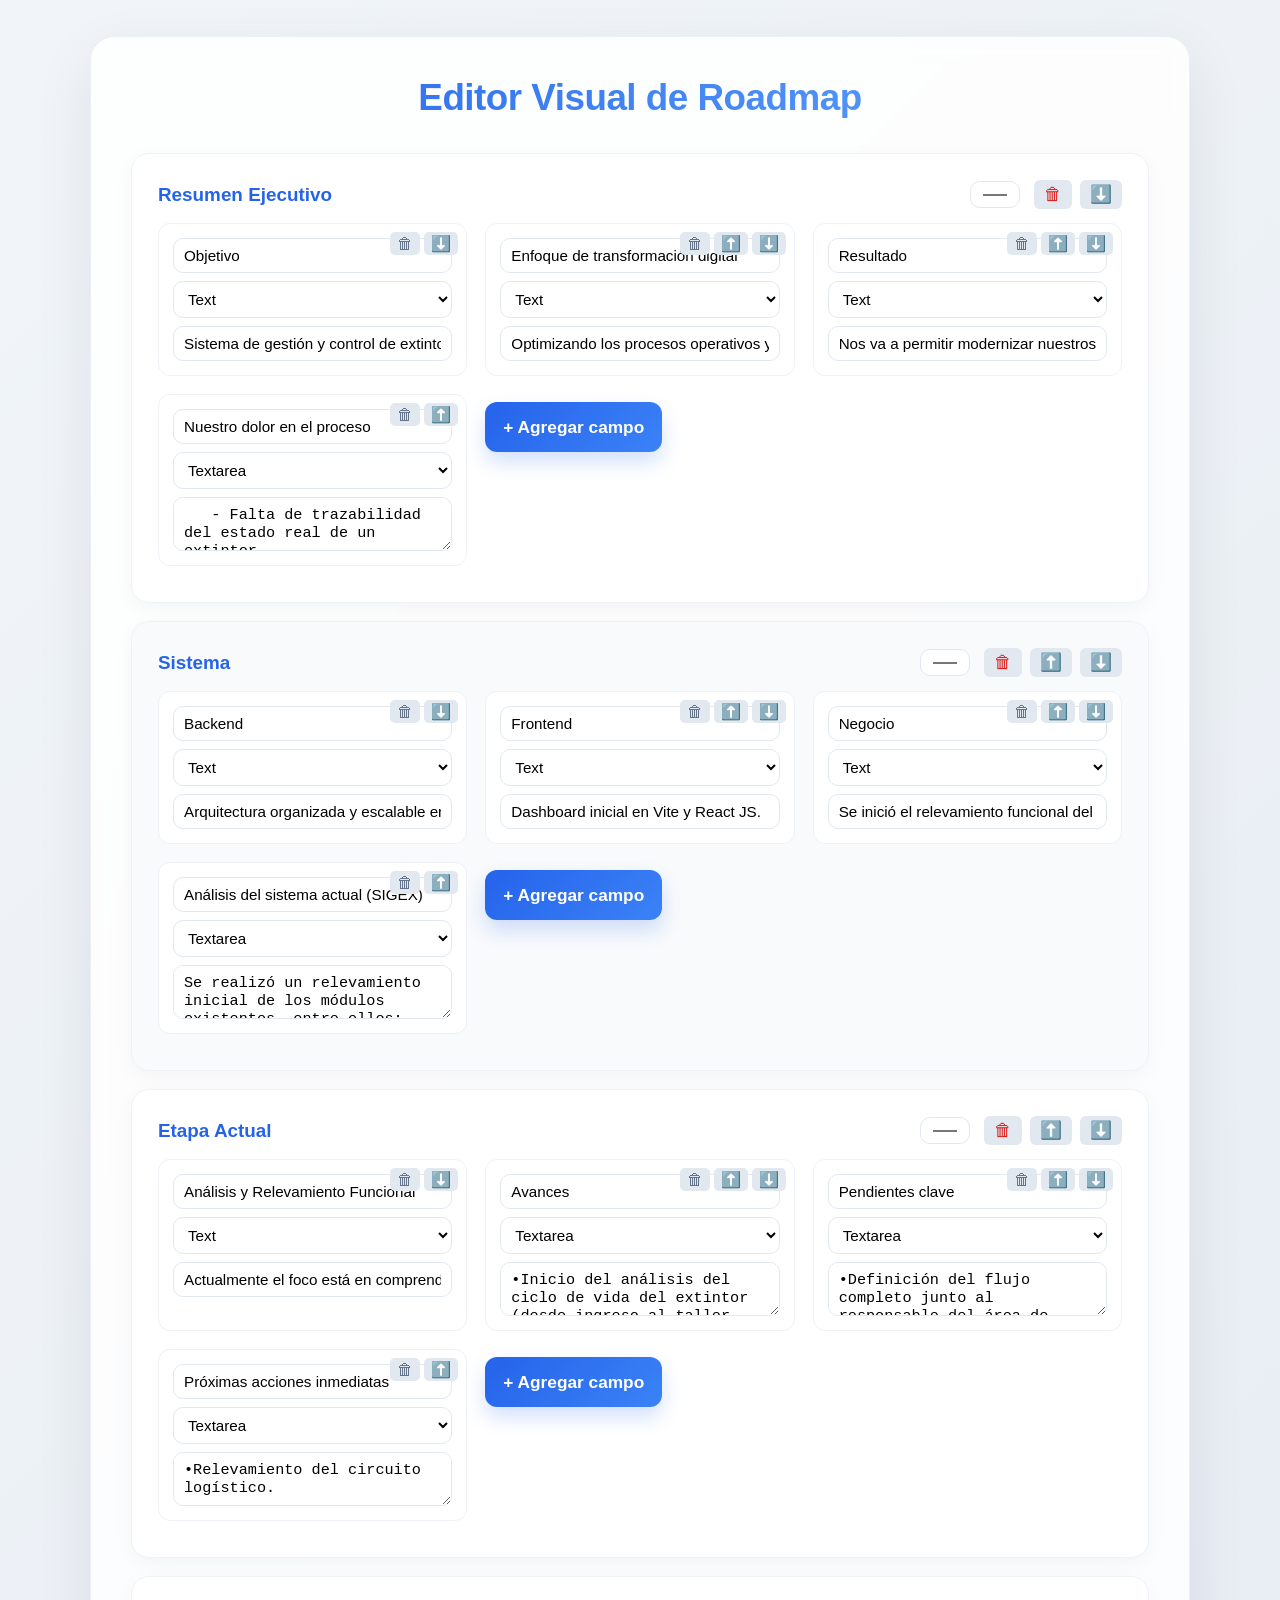
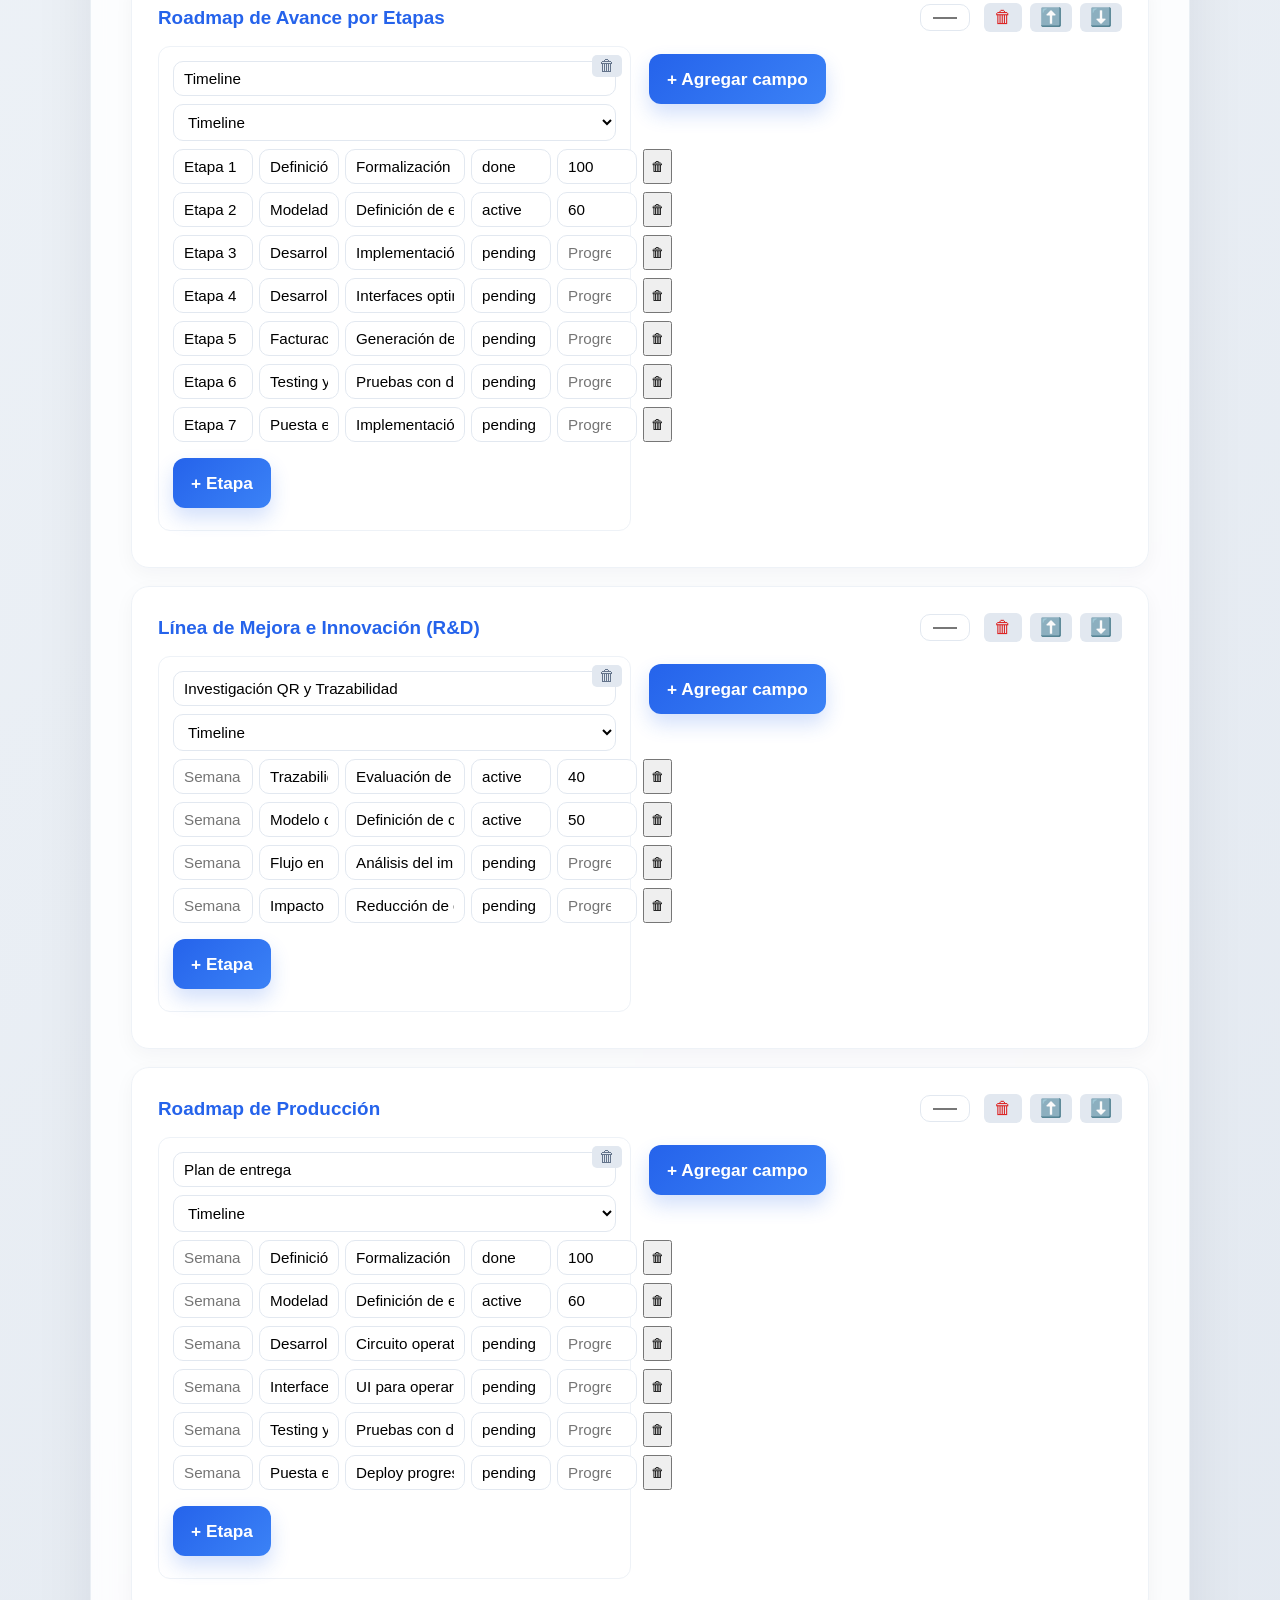
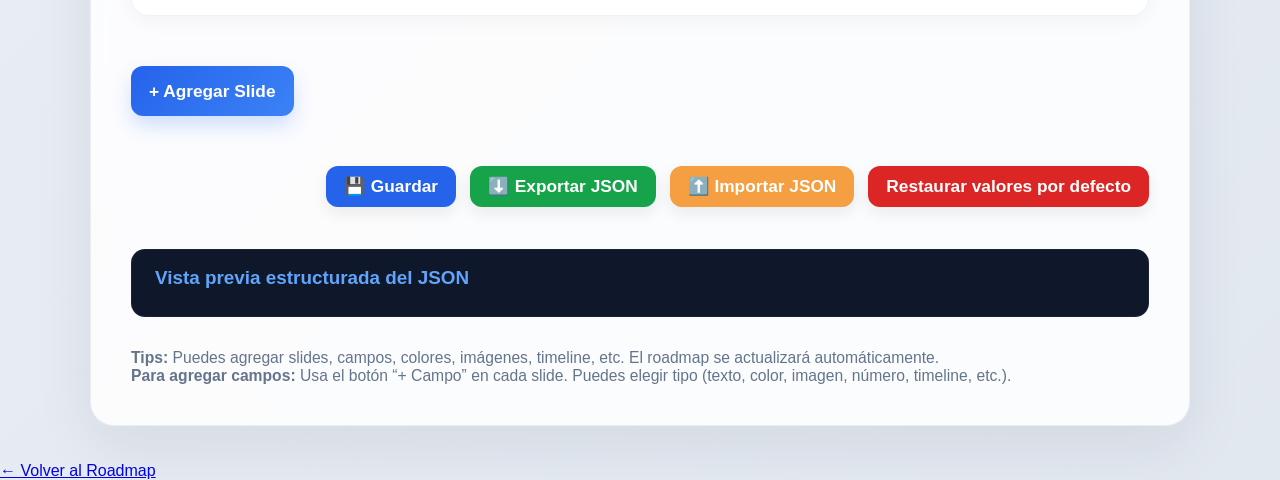
==== editor.html @ ec7707bd "Correciones y mejoras" ====
<!DOCTYPE html>
<html lang="es">
<head>
  <meta charset="UTF-8">
  <title>Editor Visual de Roadmap</title>
  <style>
    :root {
      --primary: #2563eb;
      --danger: #dc2626;
      --success: #16a34a;
      --bg: #f1f5f9;
      --card: #fff;
      --border: #e2e8f0;
      --text: #0f172a;
      --muted: #64748b;
    }
    * { box-sizing: border-box; }
        /* Toast flotante */
    .toast {
      position: fixed;
      right: 32px;
      bottom: 32px;
      min-width: 220px;
      max-width: 340px;
      background: rgba(30,41,59,0.96);
      color: #fff;
      border-radius: 16px;
      box-shadow: 0 12px 48px 0 rgba(30,41,59,0.25), 0 2px 8px 0 rgba(37,99,235,0.13);
      padding: 18px 32px;
      font-size: 1.13rem;
      font-weight: 600;
      z-index: 999999;
      opacity: 0;
      pointer-events: none;
      transform: translateY(60px) scale(0.98);
      transition: opacity 0.35s, transform 0.35s;
      display: flex;
      align-items: center;
      gap: 14px;
      border: none;
      letter-spacing: 0.01em;
    }
    .toast.toast-show {
      opacity: 1;
      pointer-events: auto;
      transform: translateY(0) scale(1);
    }
    .toast.toast-error {
      background: rgba(220,38,38,0.98);
      color: #fff;
    }
    .toast.toast-success {
      background: rgba(22,163,74,0.98);
      color: #fff;
    }
    .toast .toast-icon {
      font-size: 1.35em;
      margin-right: 6px;
      display: inline-block;
    }
    /* Fondo gradiente SaaS */
    body {
      margin: 0;
      font-family: 'Inter', 'Segoe UI', Arial, sans-serif;
      background: linear-gradient(135deg, #f1f5f9 0%, #e2e8f0 100%);
      color: var(--text);
      min-height: 100vh;
    }
    /* Contenedor premium glass */
    .editor-container {
      background: rgba(255,255,255,0.85);
      backdrop-filter: blur(10px);
      border: 1px solid rgba(226,232,240,0.7);
      margin: 36px auto;
      padding: 40px;
      border-radius: 24px;
      box-shadow: 0 20px 60px rgba(15,23,42,0.08);
      max-width: 1100px;
      width: 98vw;
      min-width: 340px;
      display: flex;
      flex-direction: column;
      gap: 24px;
    }
    /* Título gradiente tipo producto */
    h1 {
      font-size: 2.3rem;
      text-align: center;
      letter-spacing: -0.5px;
      background: linear-gradient(90deg, #2563eb, #60a5fa);
      -webkit-background-clip: text;
      -webkit-text-fill-color: transparent;
      margin-bottom: 10px;
      margin-top: 0;
    }
    .slides-list {
      display: flex;
      flex-direction: column;
      gap: 18px;
      margin-bottom: 18px;
    }
    /* Slide card premium */
    .slide-card {
      background: #ffffff;
      border-radius: 18px;
      padding: 26px;
      border: 1px solid #eef2f7;
      box-shadow: 0 6px 20px rgba(15,23,42,0.04);
      transition: all 0.25s ease;
      position: relative;
      margin-bottom: 18px;
    }
    .slide-card:hover {
      transform: translateY(-2px);
      box-shadow: 0 18px 50px rgba(37,99,235,0.12);
    }
    .slide-header {
      display: flex;
      align-items: center;
      gap: 14px;
      margin-bottom: 14px;
    }
    .slide-header input[type="text"] {
      font-size: 1.18rem;
      font-weight: 600;
      border: none;
      background: transparent;
      color: var(--primary);
      outline: none;
      flex: 1;
      padding: 2px 0;
    }
    .slide-actions {
      margin-left: auto;
      display: flex;
      gap: 8px;
    }
    .slide-actions button {
      background: #e2e8f0;
      color: var(--danger);
      border: none;
      border-radius: 6px;
      padding: 4px 10px;
      font-size: 1.1rem;
      cursor: pointer;
      transition: background 0.18s;
    }
    .slide-actions button:hover {
      background: #fee2e2;
    }
    .fields-list {
      display: grid;
      grid-template-columns: repeat(auto-fit, minmax(260px, 1fr));
      gap: 18px;
      margin-bottom: 10px;
    }
    /* Field card pro */
    .field-card {
      background: #ffffff;
      border-radius: 12px;
      padding: 14px;
      border: 1px solid #eef2f7;
      transition: all 0.2s ease;
      min-width: 220px;
      display: flex;
      flex-direction: column;
      gap: 8px;
      position: relative;
    }
    .field-card:hover {
      transform: scale(1.01);
      border-color: #c7d2fe;
      box-shadow: 0 10px 25px rgba(37,99,235,0.08);
    }
    .field-actions {
      position: absolute;
      top: 8px;
      right: 8px;
      display: flex;
      gap: 4px;
    }
    .field-actions button {
      background: #e2e8f0;
      color: var(--muted);
      border: none;
      border-radius: 5px;
      padding: 2px 7px;
      font-size: 1rem;
      cursor: pointer;
      transition: background 0.18s, color 0.18s;
    }
    .field-actions button:hover {
      background: #fee2e2;
      color: var(--danger);
    }
    /* Botón add tipo app moderna */
    .add-btn {
      background: linear-gradient(135deg, #2563eb, #3b82f6);
      color: white;
      border-radius: 12px;
      padding: 10px 18px;
      font-weight: 600;
      box-shadow: 0 10px 20px rgba(37,99,235,0.2);
      transition: all 0.2s ease;
      border: none;
      margin-top: 8px;
      margin-bottom: 8px;
      font-size: 1.08rem;
      cursor: pointer;
      width: fit-content;
      height: 50px;
    }
    .add-btn:hover {
      transform: translateY(-1px);
      box-shadow: 0 14px 30px rgba(37,99,235,0.3);
    }
    /* Acciones jerarquía visual */
    .actions {
      display: flex;
      gap: 14px;
      justify-content: flex-end;
      margin-top: 18px;
    }
    .actions button {
      border-radius: 12px;
      padding: 10px 18px;
      font-weight: 600;
      transition: all 0.2s ease;
      box-shadow: 0 6px 16px rgba(15,23,42,0.08);
      font-size: 1.08rem;
      border: none;
      cursor: pointer;
    }
    .actions button:hover {
      transform: translateY(-1px);
    }
    .actions button:nth-child(1) { background: var(--primary); color: #fff; }
    .actions button:nth-child(1):hover { background: #1746a2; }
    .actions button:nth-child(2) { background: #16a34a; color: #fff; }
    .actions button:nth-child(2):hover { background: #0e7c2f; }
    .actions button:nth-child(3) { background: #f59e42; color: #fff; }
    .actions button:nth-child(3):hover { background: #b45309; }
    /* Preview panel técnico */
    .preview-container {
      background: #0f172a;
      color: #e2e8f0;
      border-radius: 14px;
      padding: 18px 24px;
      box-shadow: inset 0 0 0 1px rgba(255,255,255,0.05);
      margin-top: 18px;
      overflow-x: auto;
      max-width: 100%;
    }
    .preview-title {
      color: #60a5fa;
      font-size: 1.18rem;
      font-weight: 600;
      margin-bottom: 10px;
    }
    .preview-container pre {
      white-space: pre-wrap;
      word-break: break-word;
      font-family: 'Fira Mono', 'Consolas', 'Menlo', monospace;
      font-size: 1.01rem;
      line-height: 1.5;
      color: #e2e8f0;
      margin: 0;
      background: none;
      padding: 0;
      max-width: 100%;
      overflow-x: auto;
    }
    .error {
      color: var(--danger);
      font-weight: 600;
      margin-bottom: 8px;
      text-align: center;
    }
    /* Inputs modernos */
    input, textarea, select {
      border: 1px solid #e2e8f0;
      border-radius: 10px;
      padding: 8px 10px;
      font-size: 0.95rem;
      outline: none;
      transition: all 0.2s;
      background: #fff;
    }
    input:focus, textarea:focus, select:focus {
      border-color: #2563eb;
      box-shadow: 0 0 0 4px rgba(37,99,235,0.08);
    }

    /* Scrollbar custom */
    * {
      scrollbar-width: thin;
      scrollbar-color: #cbd5e1 transparent;
    }
    ::-webkit-scrollbar {
      width: 8px;
    }
    ::-webkit-scrollbar-thumb {
      background: #cbd5e1;
      border-radius: 8px;
    }

    @media (max-width: 700px) {
      .editor-container { padding: 16px 2vw; }
      .slide-card { padding: 12px 4vw; }
      .fields-list { grid-template-columns: 1fr; }
    }
  </style>
</head>
<body>
  <div class="editor-container">
    <div id="toast" class="toast"></div>
    <h1>Editor Visual de Roadmap</h1>
    <div id="error" class="error" style="display:none;"></div>
    <div id="slidesRoot"></div>
    <button class="add-btn" onclick="addSlide()">+ Agregar Slide</button>
    <div class="actions" style="margin-top:18px;">
      <button onclick="saveAll()">💾 Guardar</button>
      <button onclick="exportJSON()">⬇️ Exportar JSON</button>
      <button onclick="importJSON()">⬆️ Importar JSON</button>
      <button onclick="restoreDefaults()" style="background:var(--danger);color:#fff;">Restaurar valores por defecto</button>
      <input type="file" id="importFile" accept="application/json" style="display:none" />
    </div>
    <div class="preview-container">
      <div class="preview-title">Vista previa estructurada del JSON</div>
      <pre id="jsonPreview" style="font-size:1.01rem;line-height:1.5;color:#334155;"></pre>
    </div>
    <div style="font-size:0.98rem;color:#64748b;margin-top:8px;max-width:900px;">
      <b>Tips:</b> Puedes agregar slides, campos, colores, imágenes, timeline, etc. El roadmap se actualizará automáticamente.<br>
      <b>Para agregar campos:</b> Usa el botón “+ Campo” en cada slide. Puedes elegir tipo (texto, color, imagen, número, timeline, etc.).
    </div>
  </div>
  <div class="back-link">
    <a href="roadmap.html">&#8592; Volver al Roadmap</a>
  </div>
  <script>
    // --- Estructura dinámica ---
    const defaultSlides = [
      {
        "title": "Resumen Ejecutivo",
        "color": "#fff",
        "fields": [
          {
            "label": "Objetivo",
            "type": "text",
            "value": "Sistema de gestión y control de extintores, diseñado de forma moderna y adaptado a la operación de Maxiseguridad, que permite optimizar los procesos y mejorar la calidad del trabajo en las áreas de logística y taller."
          },
          {
            "label": "Enfoque de transformación digital",
            "type": "text",
            "value": "Optimizando los procesos operativos y elevando la calidad del trabajo en logística y taller mediante una solución moderna y adaptada a la operación."
          },
          {
            "label": "Resultado",
            "type": "text",
            "value": "Nos va a permitir modernizar nuestros sistemas actuales y mejorar frente a nuestros clientes."
          },
          {
            "label": "Nuestro dolor en el proceso",
            "type": "textarea",
            "value": "   - Falta de trazabilidad del estado real de un extintor.\n\n   - Desconexión entre taller y logística.\n\n   - Información dispersa o manual y no en tiempo real.\n\n   - Dificultad para auditar procesos.\n\n   - Errores en movimientos y estados\n\nEl sistema elimina esto centralizando todo en un flujo único digital."
          }
        ]
      },
      {
        "title": "Sistema",
        "color": "#f8fafc",
        "fields": [
          {
            "label": "Backend",
            "type": "text",
            "value": "Arquitectura organizada y escalable en NodeJS, Sequelize y Mysql."
          },
          {
            "label": "Frontend",
            "type": "text",
            "value": "Dashboard inicial en Vite y React JS."
          },
          {
            "label": "Negocio",
            "type": "text",
            "value": "Se inició el relevamiento funcional del sistema actual (SIGEX) y de la operatoria real del taller y su vinculo con los procesos de logistica,"
          },
          {
            "label": "Análisis del sistema actual (SIGEX)",
            "type": "textarea",
            "value": "Se realizó un relevamiento inicial de los módulos existentes, entre ellos:\n\n•Gestión de clientes, proveedores y estructuras organizativas.\n\n•Gestión de equipos y planillas de trabajo.\n\n•Módulo de logística (recorridos, retiros, órdenes).\n\n•Facturación y cobranzas.\n\n•Reportes operativos y técnicos.\n\n•Controles periódicos e integración con otros sistemas.\n\nEste análisis permite identificar tanto las funcionalidades necesarias como las oportunidades de mejora en términos de usabilidad, integración y trazabilidad.\n"
          }
        ]
      },
      {
        "title": "Etapa Actual",
        "color": "#fff",
        "fields": [
          {
            "label": "Análisis y Relevamiento Funcional",
            "type": "text",
            "value": "Actualmente el foco está en comprender el circuito operativo real, principalmente en el área técnica (taller)."
          },
          {
            "label": "Avances",
            "type": "textarea",
            "value": "•Inicio del análisis del ciclo de vida del extintor (desde ingreso al taller hasta egreso). \n\n•Identificación preliminar de etapas del proceso (recepción, inspección, reparación, carga, control, despacho)."
          },
          {
            "label": "Pendientes clave",
            "type": "textarea",
            "value": "•Definición del flujo completo junto al responsable del área de taller.\n\n•Formalización del circuito operativo ideal para su posterior implementación.\n"
          },
          {
            "label": "Próximas acciones inmediatas",
            "type": "textarea",
            "value": "•Relevamiento del circuito logístico.\n\n•Identificación de puntos de integración entre taller y logística.\n\n"
          }
        ]
      },
      {
        "title": "Roadmap de Avance por Etapas",
        "color": "#fff",
        "fields": [
          {
            "label": "Timeline",
            "type": "timeline",
            "value": [
              {
                "semana": "Etapa 1",
                "titulo": "Definición del proceso operativo",
                "detalle": "Formalización del flujo del taller, relevamiento del circuito logístico e identificación de puntos de integración entre áreas.",
                "status": "done",
                "progreso": 100
              },
              {
                "semana": "Etapa 2",
                "titulo": "Modelado del sistema",
                "detalle": "Definición de estados del extintor, modelado de eventos y transiciones, y diseño de la estructura de datos y lógica backend.",
                "status": "active",
                "progreso": 60
              },
              {
                "semana": "Etapa 3",
                "titulo": "Desarrollo del módulo operativo",
                "detalle": "Implementación del circuito operativo del extintor, registro de tareas técnicas, control de insumos e integración con logística (salidas y despachos).",
                "status": "pending",
                "progreso": 0
              },
              {
                "semana": "Etapa 4",
                "titulo": "Desarrollo de interfaces",
                "detalle": "Interfaces optimizadas para operarios con foco en velocidad y simplicidad, dashboard de seguimiento operativo y mejora de experiencia de usuario.",
                "status": "pending",
                "progreso": 0
              },
              {
                "semana": "Etapa 5",
                "titulo": "Facturación y administración",
                "detalle": "Generación de órdenes de facturación, vinculación con clientes y servicios, y desarrollo de reportes de gestión.",
                "status": "pending",
                "progreso": 0
              },
              {
                "semana": "Etapa 6",
                "titulo": "Testing y validación operativa",
                "detalle": "Pruebas con datos reales, validación de roles y seguridad, y ajustes basados en el uso operativo.",
                "status": "pending",
                "progreso": 0
              },
              {
                "semana": "Etapa 7",
                "titulo": "Puesta en producción",
                "detalle": "Implementación progresiva del sistema, acompañamiento a usuarios finales y ciclo de mejoras continuas en base a feedback operativo.",
                "status": "pending",
                "progreso": 0
              }
            ]
          }
        ]
      },
      {
        "title": "Línea de Mejora e Innovación (R&D)",
        "color": "#fff",
        "fields": [
          {
            "label": "Investigación QR y Trazabilidad",
            "type": "timeline",
            "value": [
              {
                "fase": "Concepto",
                "titulo": "Trazabilidad en tiempo real con QR",
                "detalle": "Evaluación de un sistema para digitalizar el seguimiento del extintor a través de códigos QR y eventos en tiempo real.",
                "status": "active",
                "progreso": 40
              },
              {
                "fase": "Diseño funcional",
                "titulo": "Modelo de eventos y escaneo",
                "detalle": "Definición de cómo el escaneo de QR genera eventos, actualiza estados y registra movimientos automáticamente.",
                "status": "active",
                "progreso": 50
              },
              {
                "fase": "Validación operativa",
                "titulo": "Flujo en campo",
                "detalle": "Análisis del impacto en taller y logística, validación de usabilidad en operación real.",
                "status": "pending",
                "progreso": 0
              },
              {
                "fase": "Beneficios esperados",
                "titulo": "Impacto operativo",
                "detalle": "Reducción de carga manual, mejora de trazabilidad y visibilidad en tiempo real entre áreas.",
                "status": "pending",
                "progreso": 0
              }
            ]
          }
        ]
      },
      {
        "title": "Roadmap de Producción",
        "color": "#fff",
        "fields": [
          {
            "label": "Plan de entrega",
            "type": "timeline",
            "value": [
              {
                "fase": "Fase 1",
                "titulo": "Definición del proceso operativo",
                "detalle": "Formalización del flujo del taller, circuito logístico e integración entre áreas.",
                "status": "done",
                "progreso": 100
              },
              {
                "fase": "Fase 2",
                "titulo": "Modelado del sistema",
                "detalle": "Definición de estados del extintor, eventos y estructura backend.",
                "status": "active",
                "progreso": 60
              },
              {
                "fase": "Fase 3",
                "titulo": "Desarrollo del módulo operativo",
                "detalle": "Circuito operativo del extintor, tareas técnicas e integración con logística.",
                "status": "pending",
                "progreso": 0
              },
              {
                "fase": "Fase 4",
                "titulo": "Interfaces operativas",
                "detalle": "UI para operarios, dashboard y optimización de experiencia de uso.",
                "status": "pending",
                "progreso": 0
              },
              {
                "fase": "Fase 5",
                "titulo": "Testing y validación",
                "detalle": "Pruebas con datos reales, validación de roles y ajustes operativos.",
                "status": "pending",
                "progreso": 0
              },
              {
                "fase": "Fase 6",
                "titulo": "Puesta en producción",
                "detalle": "Deploy progresivo, acompañamiento a usuarios y mejoras continuas.",
                "status": "pending",
                "progreso": 0
              }
            ]
          }
        ]
      },
      {
        "title": "Conclusión Ejecutiva",
        "type": "summary",
        "color": "#fff",
        "content": {
          "resumen_general": "El proyecto se encuentra en un estado técnico sólido, con una arquitectura escalable y un avance significativo en el desarrollo del sistema de gestión. Actualmente, el foco principal no está en la construcción tecnológica, sino en la alineación precisa del sistema con los procesos operativos reales del negocio.",
          "estado_actual": "En etapa de definición funcional y validación operativa, con backend y frontend base ya implementados.",
          "situacion_clave": "El principal factor crítico no es técnico, sino la correcta definición de los procesos entre taller, logística y operación.",
          "condicion_exito": [
            "Validación temprana con usuarios reales",
            "Definición clara y estable de los flujos operativos",
            "Reducción de cambios estructurales durante el desarrollo",
            "Alineación constante entre negocio y sistema"
          ],
          "vision_final": "Construir una plataforma centralizada de control operativo para extintores, con trazabilidad completa, integración entre áreas y capacidad de escalado hacia automatización y control en tiempo real.",
          "mensaje_cierre": "El sistema no representa únicamente una solución tecnológica, sino una herramienta de transformación operativa del negocio, donde la precisión del proceso define directamente el éxito del producto."
        }
      }
    ];

    let slides = JSON.parse(JSON.stringify(defaultSlides));

    function renderSlides() {
      const root = document.getElementById('slidesRoot');
      root.innerHTML = '';
      slides.forEach((slide, sidx) => {
        const slideDiv = document.createElement('div');
        slideDiv.className = 'slide-card';
        slideDiv.style.background = slide.color || '#fff';
        // Header
        const header = document.createElement('div');
        header.className = 'slide-header';
        const titleInput = document.createElement('input');
        titleInput.type = 'text';
        titleInput.value = slide.title;
        titleInput.placeholder = 'Título de la slide';
        titleInput.oninput = e => { slide.title = e.target.value; renderPreview(); };
        header.appendChild(titleInput);
        // Color
        const colorInput = document.createElement('input');
        colorInput.type = 'color';
        colorInput.value = slide.color || '#fff';
        colorInput.title = 'Color de fondo';
        colorInput.oninput = e => { slide.color = e.target.value; renderSlides(); renderPreview(); };
        header.appendChild(colorInput);
        // Acciones
        const actions = document.createElement('div');
        actions.className = 'slide-actions';
        if (slides.length > 1) {
          const delBtn = document.createElement('button');
          delBtn.innerText = '🗑';
          delBtn.title = 'Eliminar slide';
          delBtn.onclick = () => { slides.splice(sidx,1); renderSlides(); renderPreview(); };
          actions.appendChild(delBtn);
        }
        if (sidx > 0) {
          const upBtn = document.createElement('button');
          upBtn.innerText = '⬆️';
          upBtn.title = 'Subir';
          upBtn.onclick = () => { [slides[sidx-1],slides[sidx]]=[slides[sidx],slides[sidx-1]]; renderSlides(); renderPreview(); };
          actions.appendChild(upBtn);
        }
        if (sidx < slides.length-1) {
          const downBtn = document.createElement('button');
          downBtn.innerText = '⬇️';
          downBtn.title = 'Bajar';
          downBtn.onclick = () => { [slides[sidx+1],slides[sidx]]=[slides[sidx],slides[sidx+1]]; renderSlides(); renderPreview(); };
          actions.appendChild(downBtn);
        }
        header.appendChild(actions);
        slideDiv.appendChild(header);
        // Campos
        const fieldsDiv = document.createElement('div');
        fieldsDiv.className = 'fields-list';
        slide.fields.forEach((field, fidx) => {
          const fieldDiv = document.createElement('div');
          fieldDiv.className = 'field-card';
          // Label
          const labelInput = document.createElement('input');
          labelInput.type = 'text';
          labelInput.value = field.label;
          labelInput.placeholder = 'Nombre del campo';
          labelInput.oninput = e => { field.label = e.target.value; renderPreview(); };
          fieldDiv.appendChild(labelInput);
          // Tipo
          const typeSel = document.createElement('select');
          ['text','textarea','color','number','image','timeline'].forEach(t => {
            const opt = document.createElement('option');
            opt.value = t;
            opt.innerText = t.charAt(0).toUpperCase()+t.slice(1);
            if (field.type===t) opt.selected = true;
            typeSel.appendChild(opt);
          });
          typeSel.onchange = e => { field.type = e.target.value; if(field.type==='timeline')field.value=[]; renderSlides(); renderPreview(); };
          fieldDiv.appendChild(typeSel);
          // Valor
          if (field.type==='text') {
            const val = document.createElement('input');
            val.type = 'text';
            val.value = field.value||'';
            val.placeholder = 'Valor';
            val.oninput = e => { field.value = e.target.value; renderPreview(); };
            fieldDiv.appendChild(val);
          } else if (field.type==='textarea') {
            const val = document.createElement('textarea');
            val.value = field.value||'';
            val.placeholder = 'Valor';
            val.oninput = e => { field.value = e.target.value; renderPreview(); };
            fieldDiv.appendChild(val);
          } else if (field.type==='color') {
            const val = document.createElement('input');
            val.type = 'color';
            val.value = field.value||'#2563eb';
            val.oninput = e => { field.value = e.target.value; renderPreview(); };
            fieldDiv.appendChild(val);
          } else if (field.type==='number') {
            const val = document.createElement('input');
            val.type = 'number';
            val.value = field.value||0;
            val.oninput = e => { field.value = Number(e.target.value); renderPreview(); };
            fieldDiv.appendChild(val);
          } else if (field.type==='image') {
            const val = document.createElement('input');
            val.type = 'text';
            val.value = field.value||'';
            val.placeholder = 'URL de imagen';
            val.oninput = e => { field.value = e.target.value; renderPreview(); };
            fieldDiv.appendChild(val);
          } else if (field.type==='timeline') {
            const timelineDiv = document.createElement('div');
            timelineDiv.style.display = 'flex';
            timelineDiv.style.flexDirection = 'column';
            timelineDiv.style.gap = '8px';
            (field.value||[]).forEach((item, tidx) => {
              const row = document.createElement('div');
              row.style.display = 'flex';
              row.style.gap = '6px';
              ['semana','titulo','detalle','status','progreso'].forEach(k => {
                const inp = document.createElement('input');
                inp.type = k==='progreso'?'number':'text';
                inp.value = item[k]||'';
                inp.placeholder = k.charAt(0).toUpperCase()+k.slice(1);
                inp.style.width = k==='detalle'?'120px':'80px';
                inp.oninput = e => { item[k]=k==='progreso'?Number(e.target.value):e.target.value; renderPreview(); };
                row.appendChild(inp);
              });
              const del = document.createElement('button');
              del.innerText = '🗑';
              del.title = 'Eliminar etapa';
              del.onclick = ()=>{ field.value.splice(tidx,1); renderSlides(); renderPreview(); };
              row.appendChild(del);
              timelineDiv.appendChild(row);
            });
            const addT = document.createElement('button');
            addT.innerText = '+ Etapa';
            addT.className = 'add-btn';
            addT.onclick = ()=>{ field.value.push({semana:'',titulo:'',detalle:'',status:'pending',progreso:0}); renderSlides(); renderPreview(); };
            timelineDiv.appendChild(addT);
            fieldDiv.appendChild(timelineDiv);
          }
          // Acciones campo
          const fActions = document.createElement('div');
          fActions.className = 'field-actions';
          const delF = document.createElement('button');
          delF.innerText = '🗑';
          delF.title = 'Eliminar campo';
          delF.onclick = ()=>{ slide.fields.splice(fidx,1); renderSlides(); renderPreview(); };
          fActions.appendChild(delF);
          if (fidx > 0) {
            const upF = document.createElement('button');
            upF.innerText = '⬆️';
            upF.title = 'Subir campo';
            upF.onclick = ()=>{ [slide.fields[fidx-1],slide.fields[fidx]]=[slide.fields[fidx],slide.fields[fidx-1]]; renderSlides(); renderPreview(); };
            fActions.appendChild(upF);
          }
          if (fidx < slide.fields.length-1) {
            const downF = document.createElement('button');
            downF.innerText = '⬇️';
            downF.title = 'Bajar campo';
            downF.onclick = ()=>{ [slide.fields[fidx+1],slide.fields[fidx]]=[slide.fields[fidx],slide.fields[fidx+1]]; renderSlides(); renderPreview(); };
            fActions.appendChild(downF);
          }
          fieldDiv.appendChild(fActions);
          fieldsDiv.appendChild(fieldDiv);
        });
        // Botón agregar campo
        const addField = document.createElement('button');
        addField.className = 'add-btn';
        addField.innerText = '+ Agregar campo';
        addField.onclick = ()=>{
          slide.fields.push({label:'Nuevo campo',type:'text',value:''});
          renderSlides();
          renderPreview();
        };
        fieldsDiv.appendChild(addField);
        slideDiv.appendChild(fieldsDiv);
        root.appendChild(slideDiv);
      });
    }
    function addSlide() {
      slides.push({title:'Nueva Slide',color:'#fff',fields:[]});
      renderSlides();
      renderPreview();
    }
    function renderPreview() {
      document.getElementById('jsonPreview').innerText = JSON.stringify(slides,null,2);
    }
    function saveAll() {
      localStorage.setItem('roadmap_slides', JSON.stringify(slides));
      showMessage('¡Datos guardados!');
    }
    function exportJSON() {
      const blob = new Blob([JSON.stringify(slides, null, 2)], {type: 'application/json'});
      const url = URL.createObjectURL(blob);
      const a = document.createElement('a');
      a.href = url;
      a.download = 'roadmap-slides.json';
      document.body.appendChild(a);
      a.click();
      document.body.removeChild(a);
      URL.revokeObjectURL(url);
      showMessage('JSON exportado');
    }
    function importJSON() {
      document.getElementById('importFile').click();
    }
    document.getElementById('importFile').addEventListener('change', function(e) {
      const file = e.target.files[0];
      if (!file) return;
      const reader = new FileReader();
      reader.onload = function(evt) {
        try {
          const data = JSON.parse(evt.target.result);
          if (Array.isArray(data)) {
            slides = data;
            renderSlides();
            renderPreview();
            showMessage('JSON importado. ¡No olvides guardar!','#2563eb');
          } else {
            showMessage('El archivo no tiene la estructura esperada.','#d32f2f');
          }
        } catch {
          showMessage('Archivo inválido.','#d32f2f');
        }
      };
      reader.readAsText(file);
      e.target.value = '';
    });
    // Toast profesional
    function showMessage(msg, color = '#16a34a') {
      const toast = document.getElementById('toast');
      let icon = '';
      toast.className = 'toast';
      if (color === '#16a34a' || color === 'var(--success)') {
        toast.classList.add('toast-success');
        icon = '✔️';
      } else if (color === '#d32f2f' || color === 'var(--danger)') {
        toast.classList.add('toast-error');
        icon = '❌';
      } else {
        icon = 'ℹ️';
      }
      toast.innerHTML = `<span class="toast-icon">${icon}</span> <span>${msg}</span>`;
      setTimeout(() => { toast.classList.add('toast-show'); }, 10);
      setTimeout(() => {
        toast.classList.remove('toast-show');
        setTimeout(() => { toast.className = 'toast'; toast.innerHTML = ''; }, 400);
      }, 2200);
    }

    // Restaurar valores por defecto
    function restoreDefaults() {
      if (confirm('¿Seguro que quieres restaurar los valores por defecto? Se perderán los cambios no guardados.')) {
        localStorage.removeItem('roadmap_slides');
        slides = JSON.parse(JSON.stringify(defaultSlides));
        renderSlides();
        renderPreview();
        showMessage('¡Valores restaurados por defecto!','var(--success)');
      }
    }
    // Init
    if (localStorage.getItem('roadmap_slides')) {
      try { slides = JSON.parse(localStorage.getItem('roadmap_slides')); } catch {}
    }
    renderSlides();
    renderPreview();
  </script>
</body>
</html>
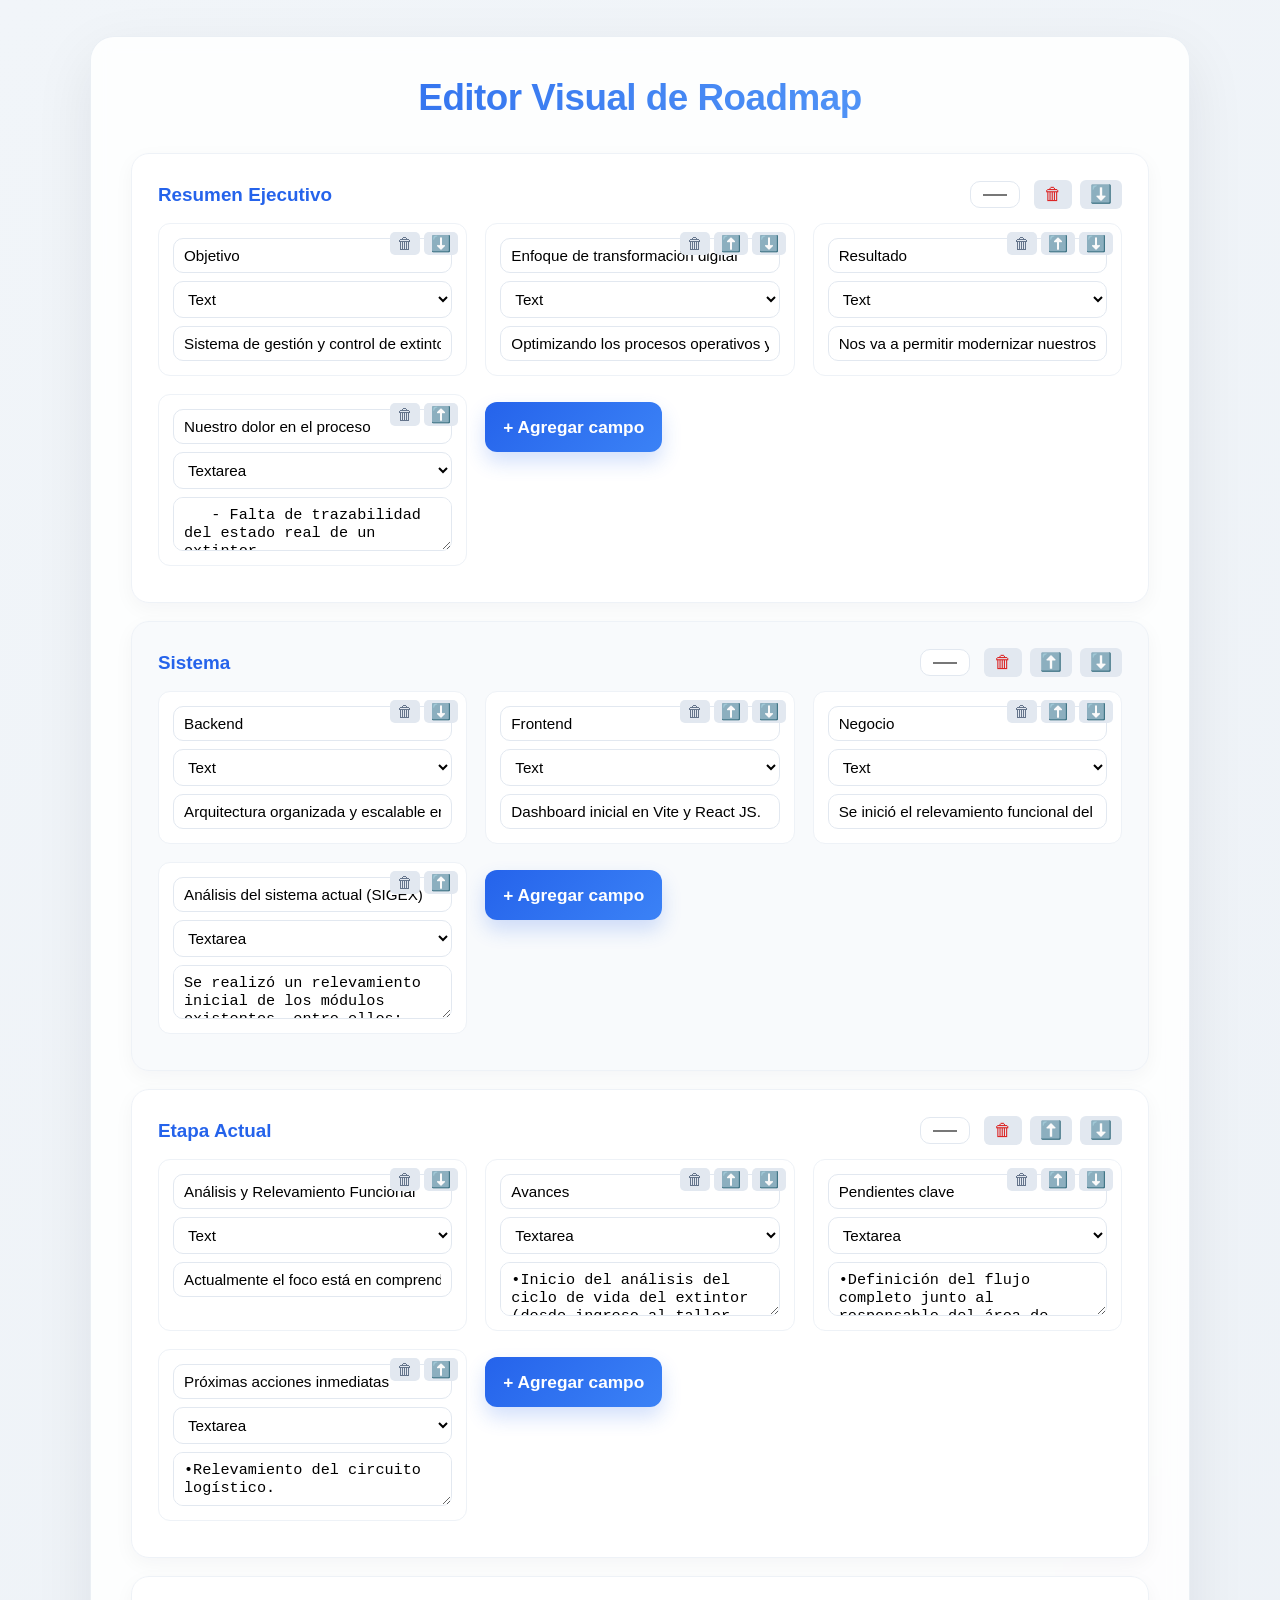
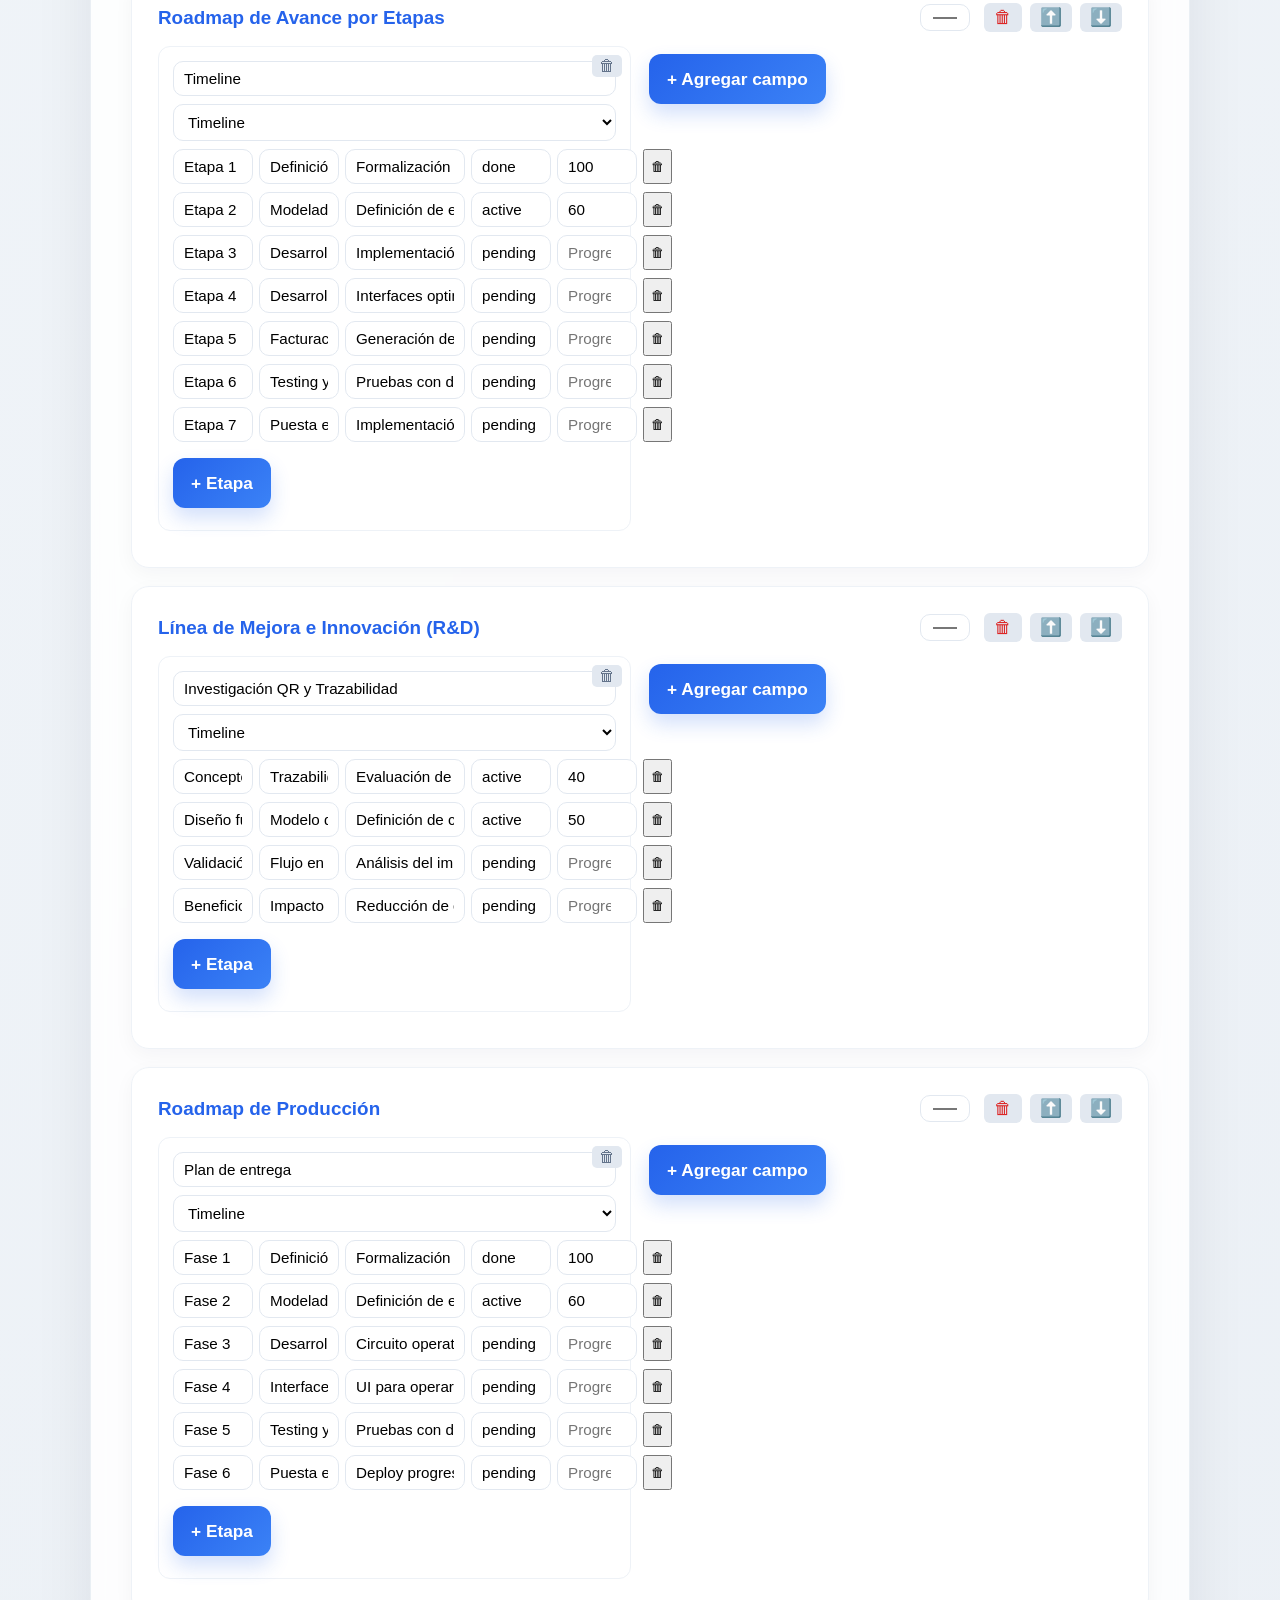
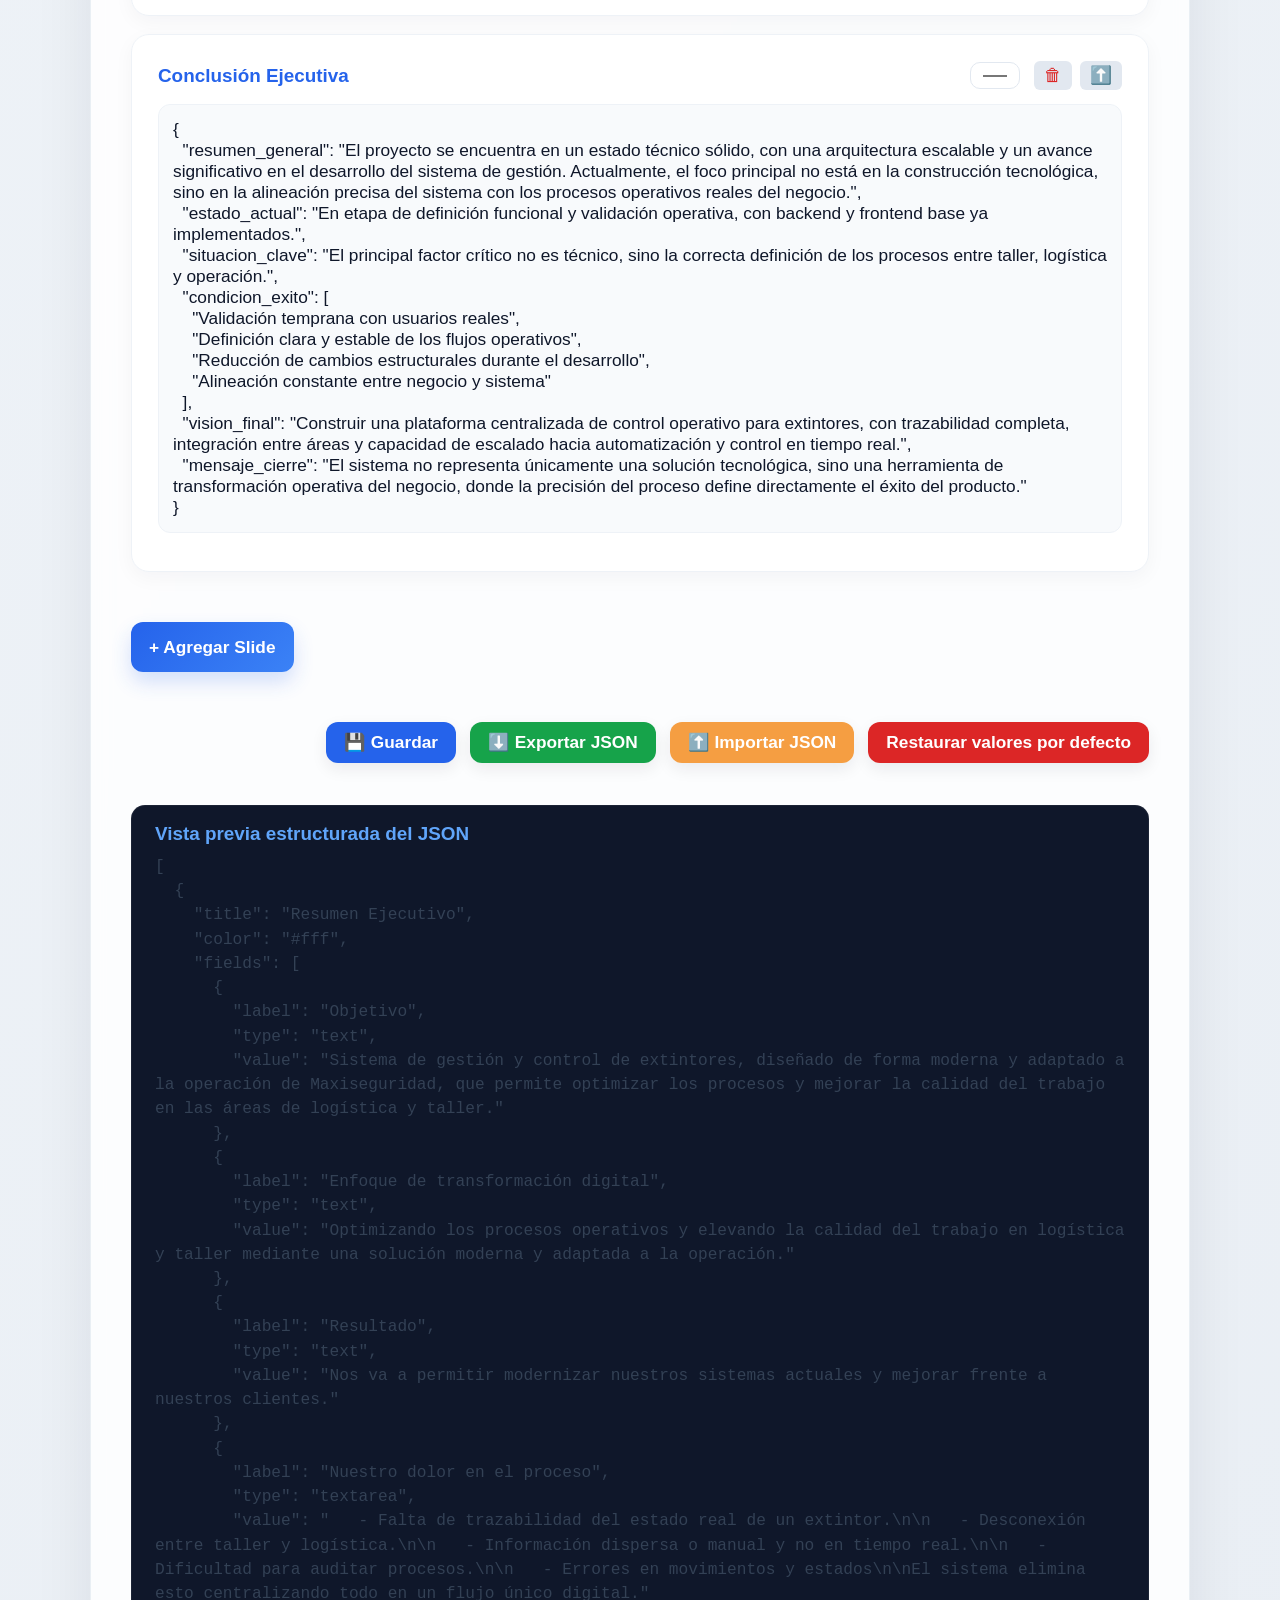
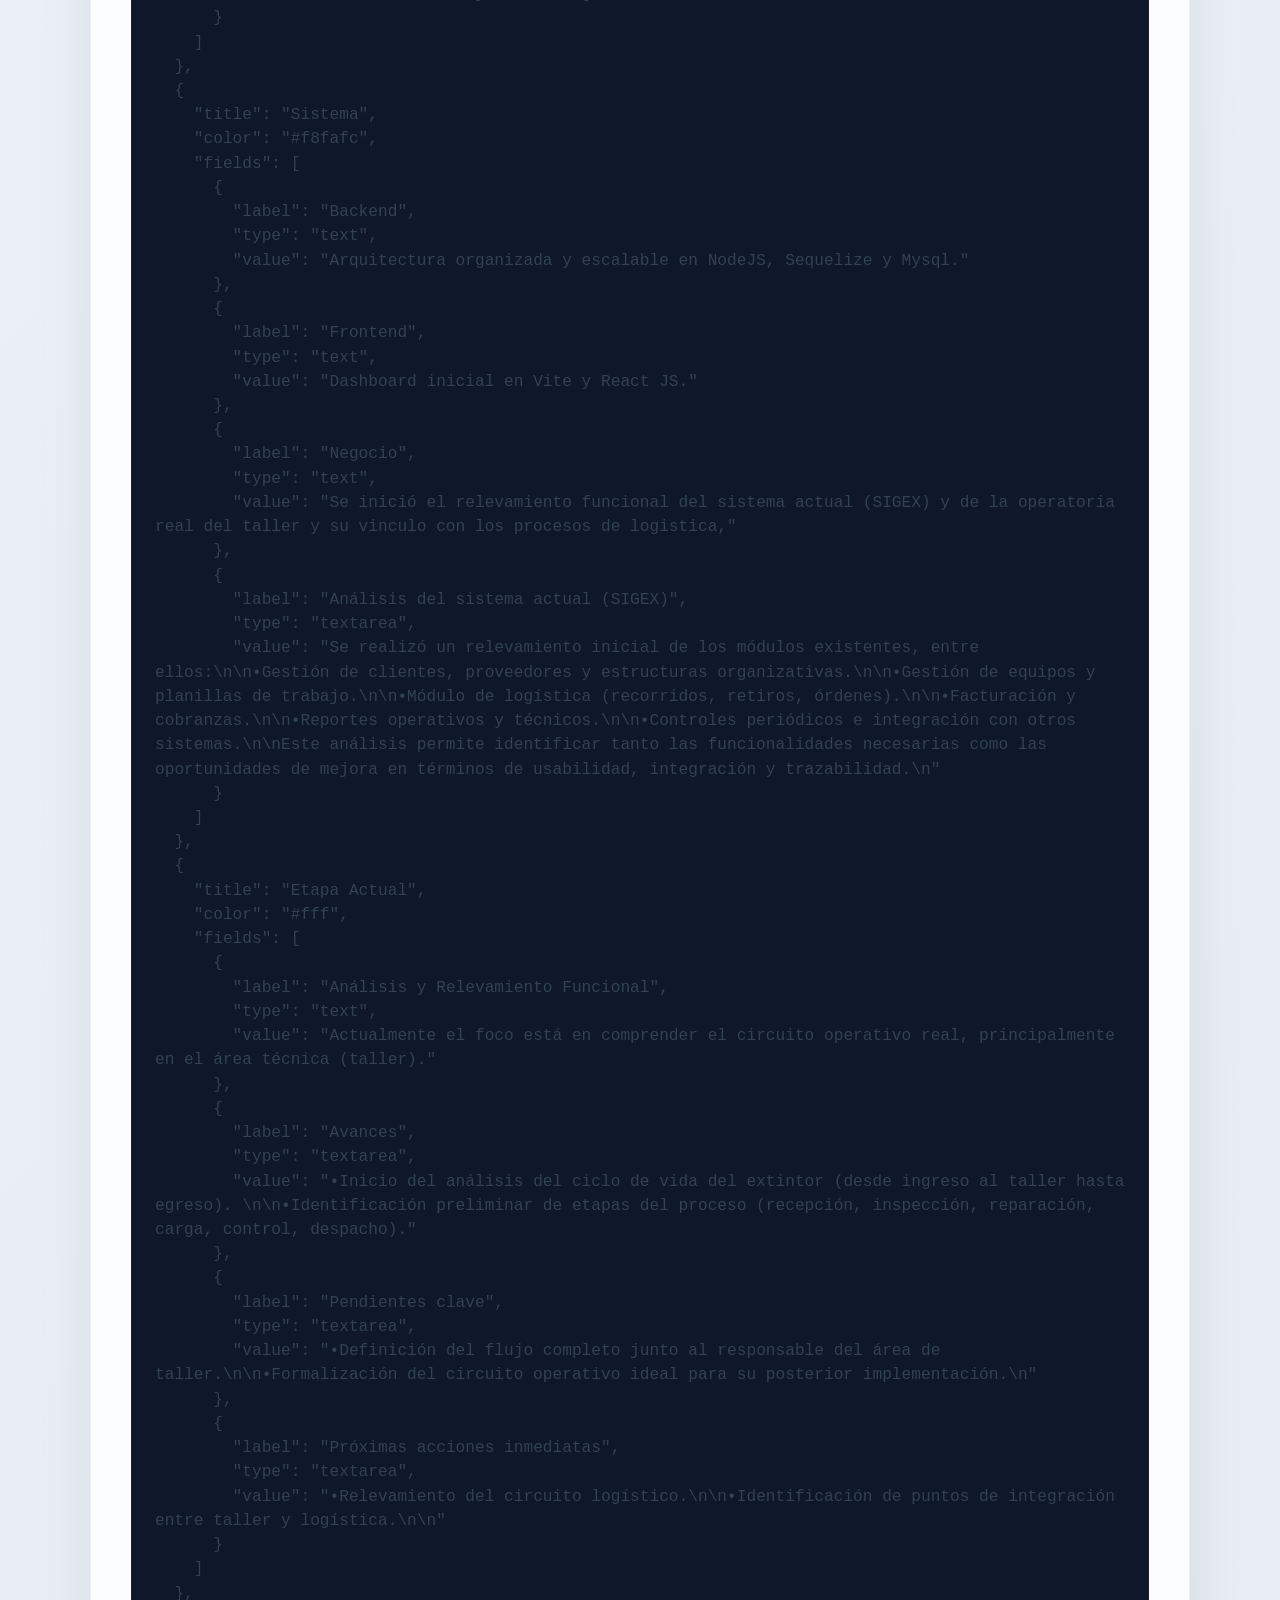
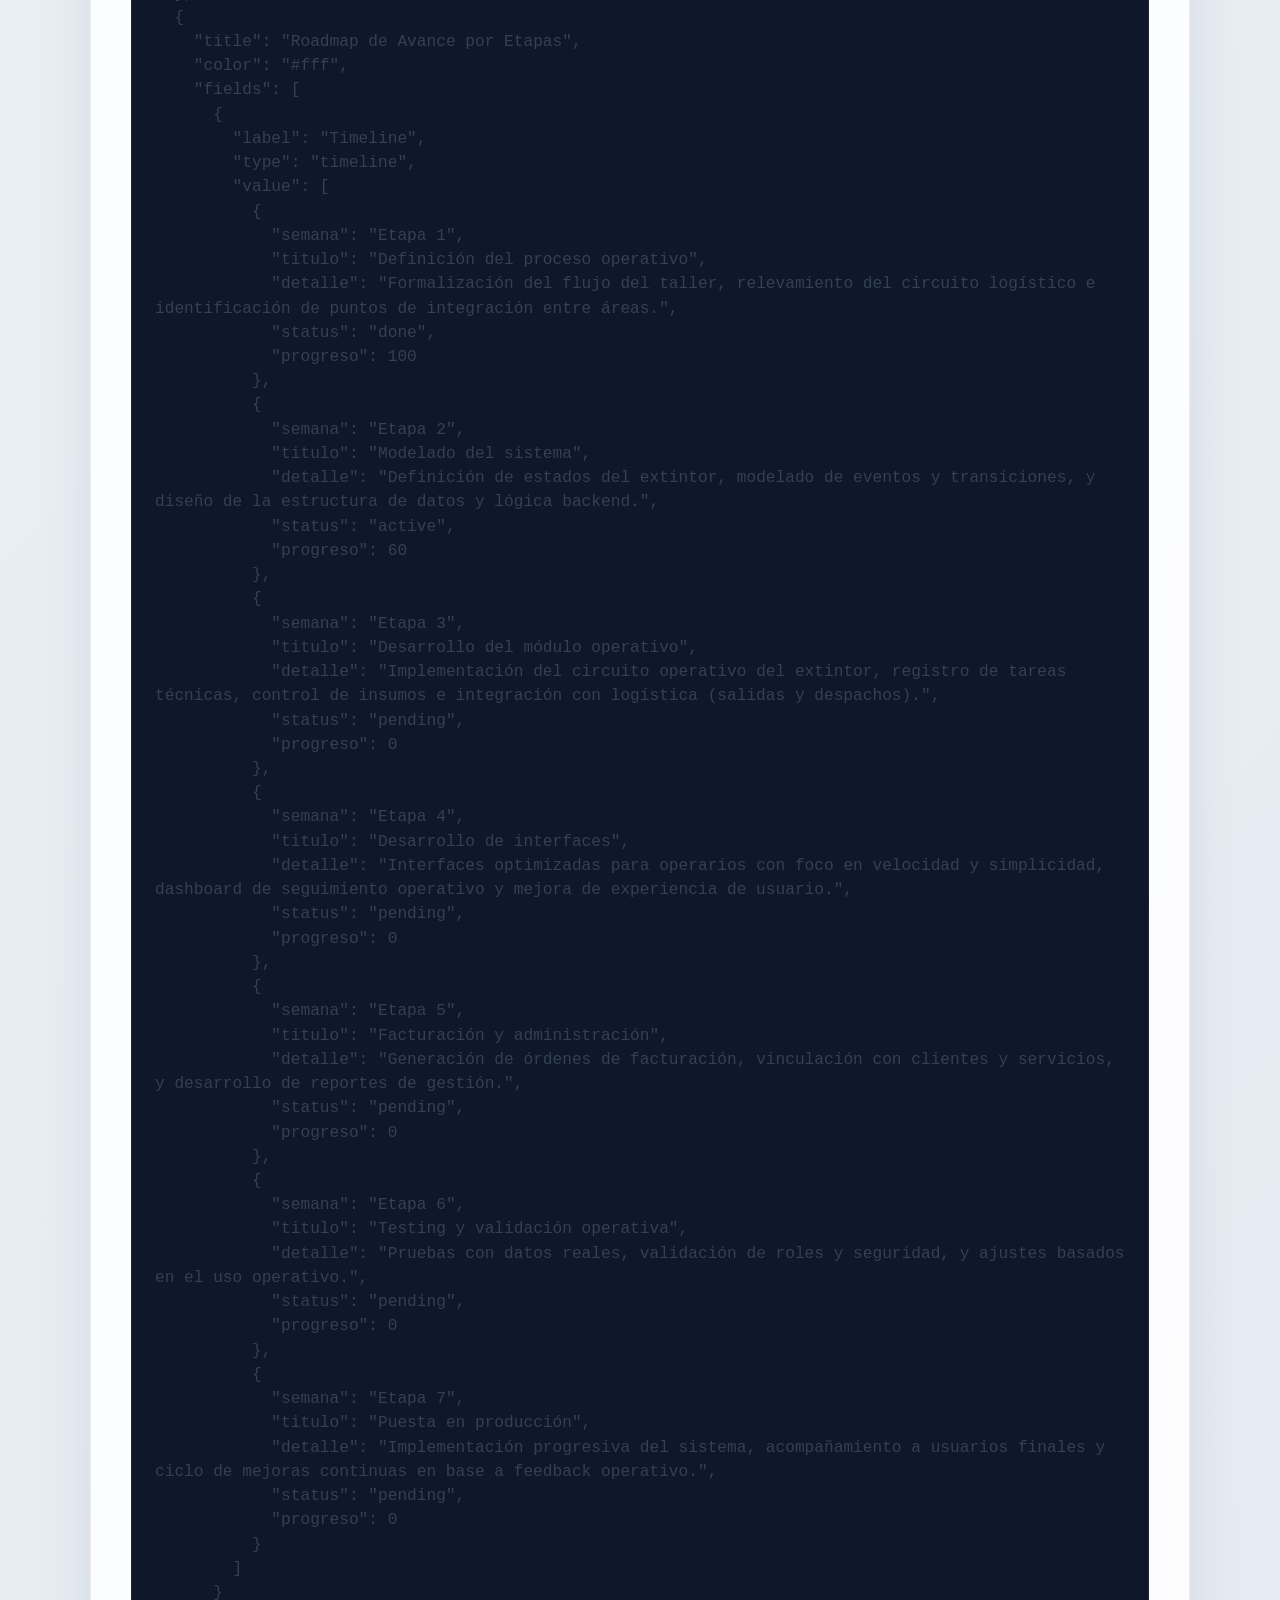
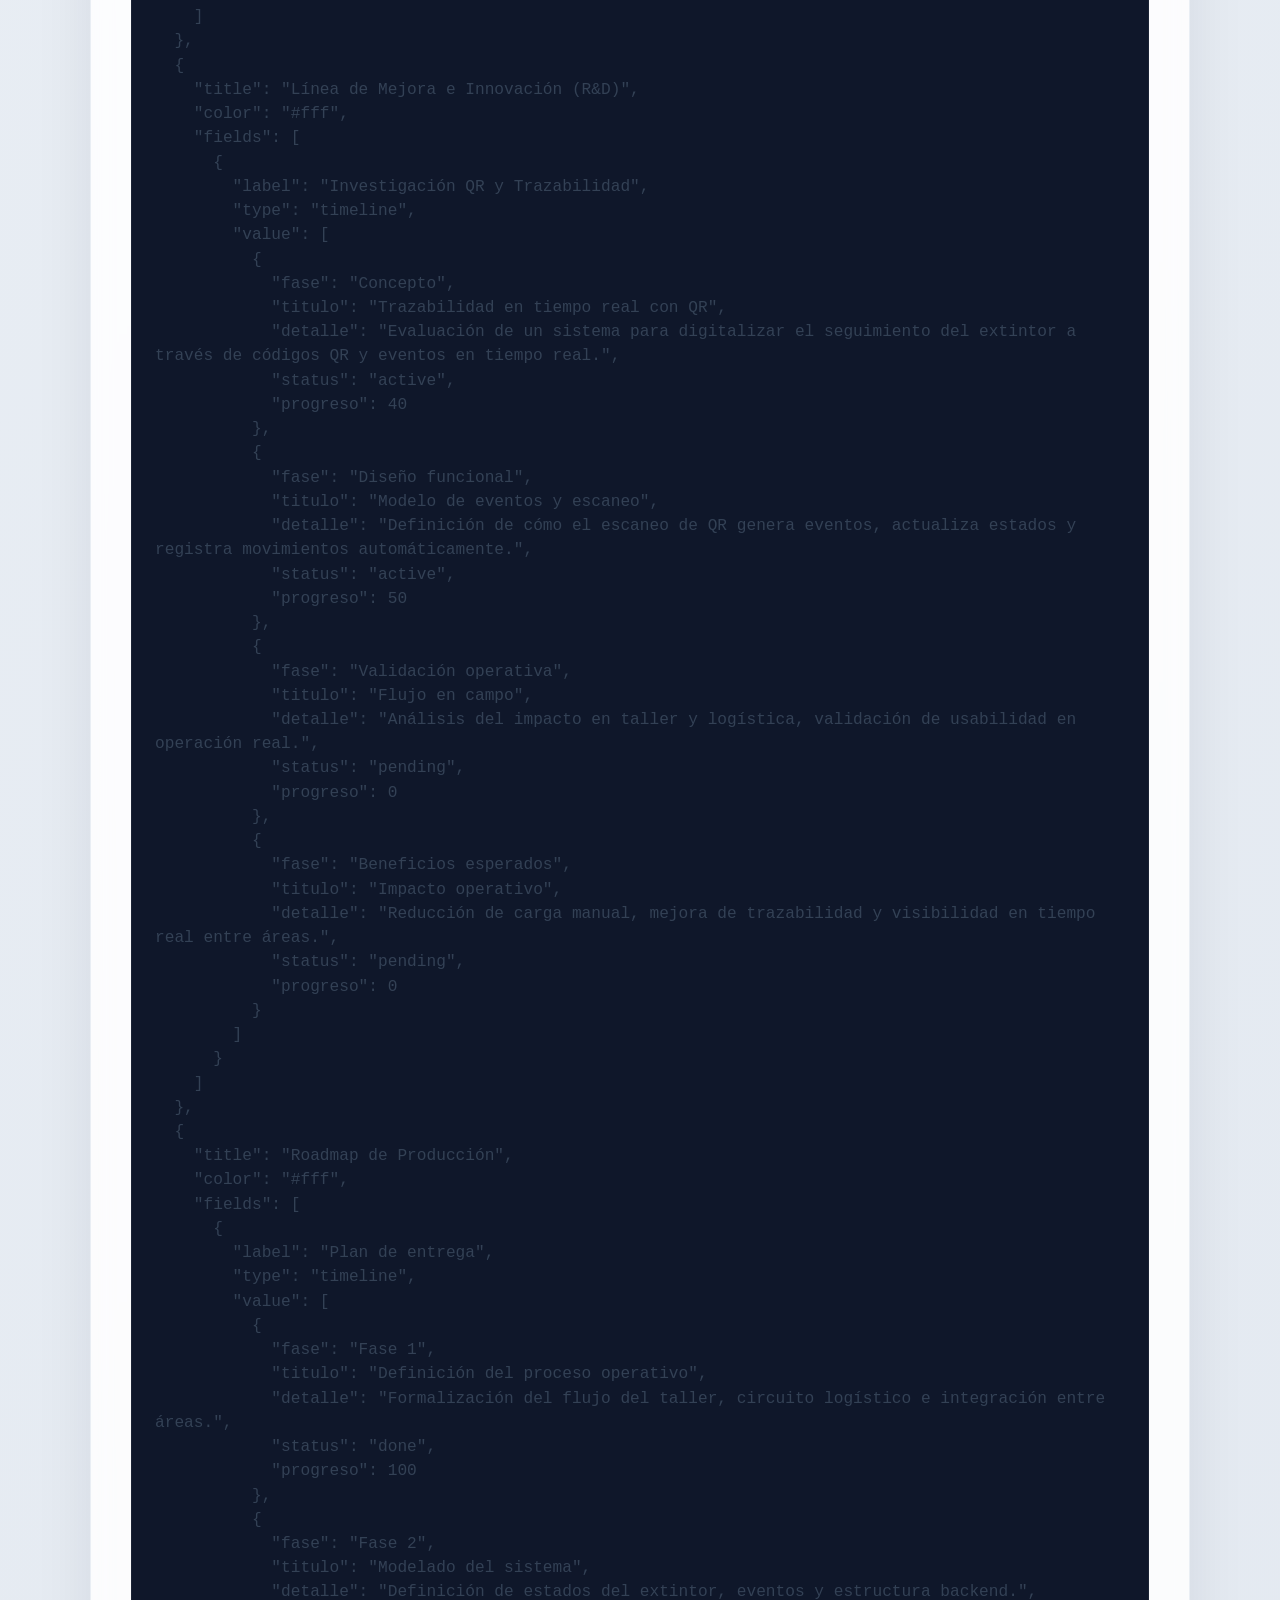
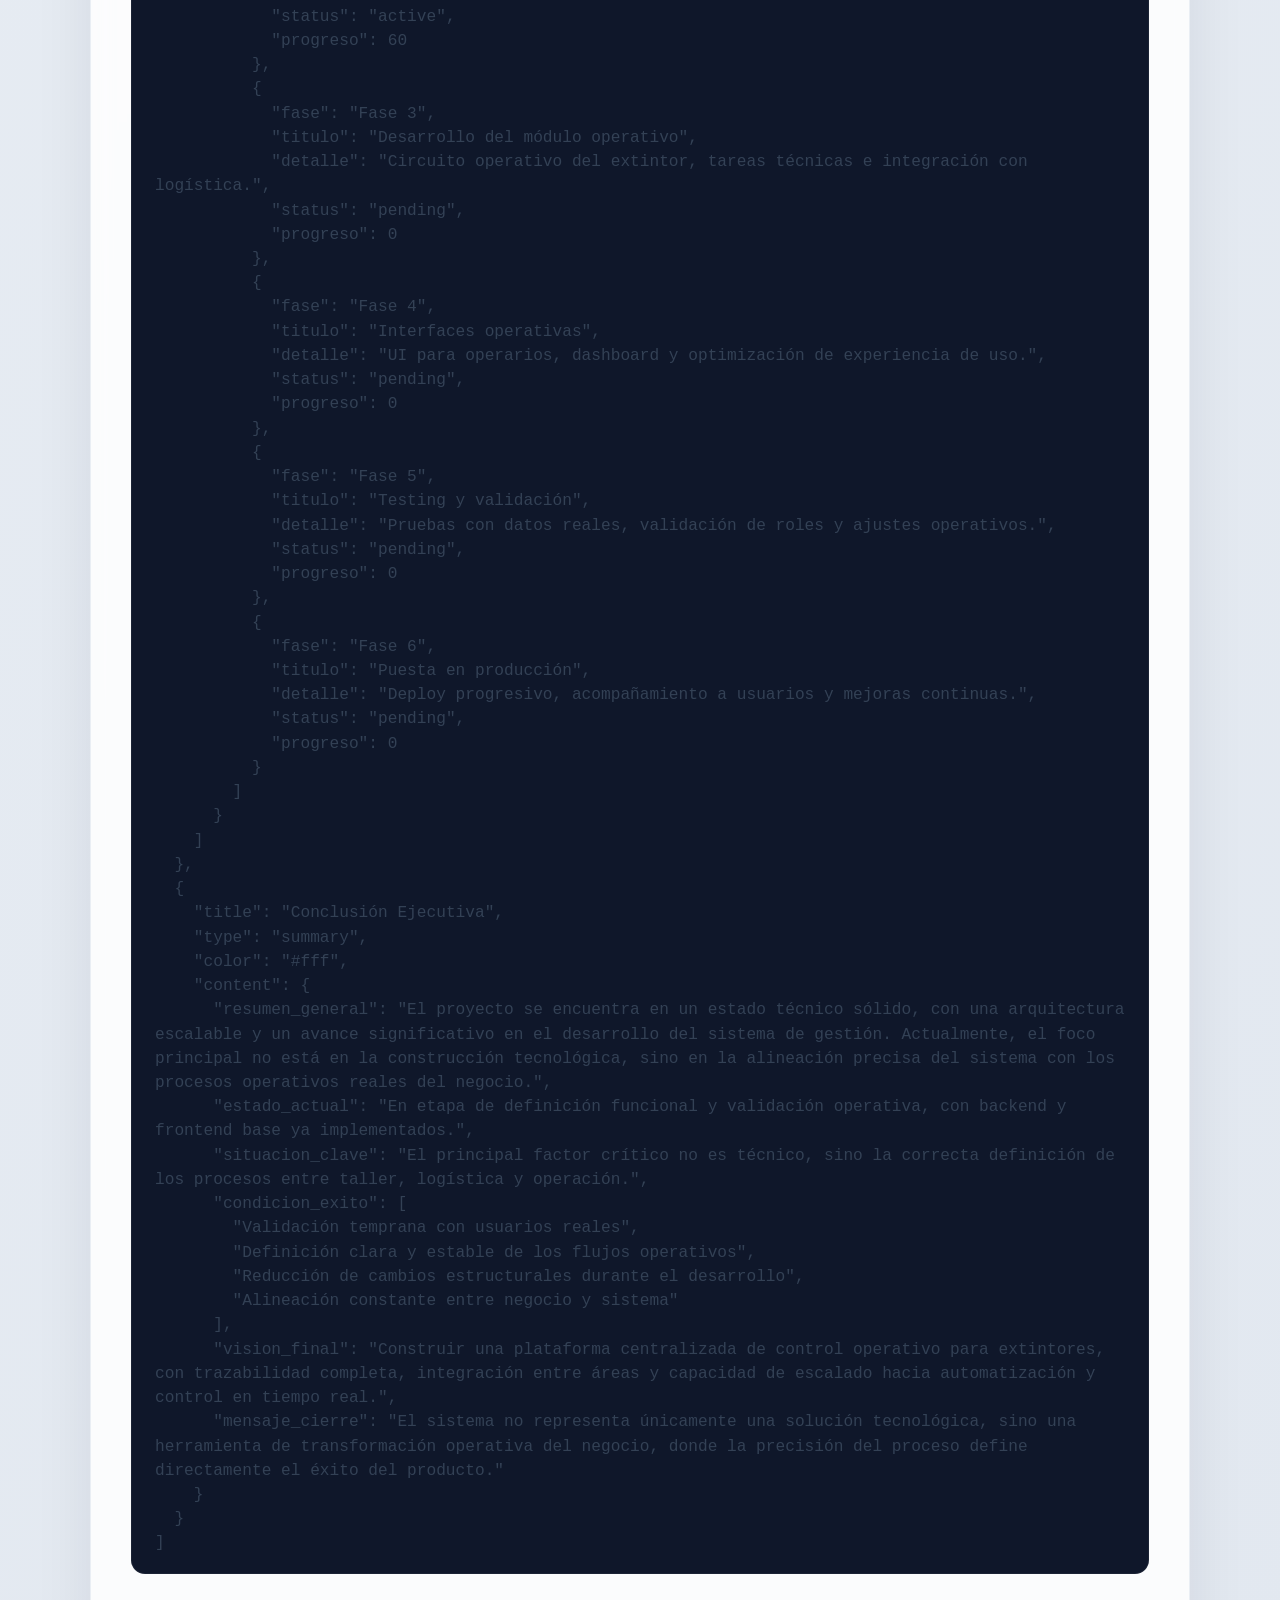
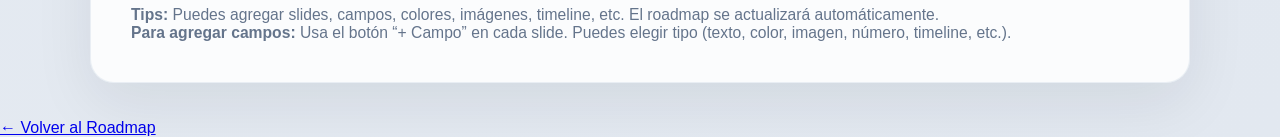
==== commit a0363e25: "Correciones Co-authored-by: Copilot <copilot@github.com>" ====
--- a/editor.html
+++ b/editor.html
@@ -607,7 +607,7 @@
         header.className = 'slide-header';
         const titleInput = document.createElement('input');
         titleInput.type = 'text';
-        titleInput.value = slide.title;
+        titleInput.value = slide.title || '';
         titleInput.placeholder = 'Título de la slide';
         titleInput.oninput = e => { slide.title = e.target.value; renderPreview(); };
         header.appendChild(titleInput);
@@ -644,131 +644,144 @@
         }
         header.appendChild(actions);
         slideDiv.appendChild(header);
-        // Campos
-        const fieldsDiv = document.createElement('div');
-        fieldsDiv.className = 'fields-list';
-        slide.fields.forEach((field, fidx) => {
-          const fieldDiv = document.createElement('div');
-          fieldDiv.className = 'field-card';
-          // Label
-          const labelInput = document.createElement('input');
-          labelInput.type = 'text';
-          labelInput.value = field.label;
-          labelInput.placeholder = 'Nombre del campo';
-          labelInput.oninput = e => { field.label = e.target.value; renderPreview(); };
-          fieldDiv.appendChild(labelInput);
-          // Tipo
-          const typeSel = document.createElement('select');
-          ['text','textarea','color','number','image','timeline'].forEach(t => {
-            const opt = document.createElement('option');
-            opt.value = t;
-            opt.innerText = t.charAt(0).toUpperCase()+t.slice(1);
-            if (field.type===t) opt.selected = true;
-            typeSel.appendChild(opt);
+        // Renderizar campos si existen
+        if (Array.isArray(slide.fields)) {
+          const fieldsDiv = document.createElement('div');
+          fieldsDiv.className = 'fields-list';
+          slide.fields.forEach((field, fidx) => {
+            const fieldDiv = document.createElement('div');
+            fieldDiv.className = 'field-card';
+            // Label
+            const labelInput = document.createElement('input');
+            labelInput.type = 'text';
+            labelInput.value = field.label || '';
+            labelInput.placeholder = 'Nombre del campo';
+            labelInput.oninput = e => { field.label = e.target.value; renderPreview(); };
+            fieldDiv.appendChild(labelInput);
+            // Tipo
+            const typeSel = document.createElement('select');
+            ['text','textarea','color','number','image','timeline'].forEach(t => {
+              const opt = document.createElement('option');
+              opt.value = t;
+              opt.innerText = t.charAt(0).toUpperCase()+t.slice(1);
+              if (field.type===t) opt.selected = true;
+              typeSel.appendChild(opt);
+            });
+            typeSel.onchange = e => { field.type = e.target.value; if(field.type==='timeline')field.value=[]; renderSlides(); renderPreview(); };
+            fieldDiv.appendChild(typeSel);
+            // Valor
+            if (field.type==='text') {
+              const val = document.createElement('input');
+              val.type = 'text';
+              val.value = field.value||'';
+              val.placeholder = 'Valor';
+              val.oninput = e => { field.value = e.target.value; renderPreview(); };
+              fieldDiv.appendChild(val);
+            } else if (field.type==='textarea') {
+              const val = document.createElement('textarea');
+              val.value = field.value||'';
+              val.placeholder = 'Valor';
+              val.oninput = e => { field.value = e.target.value; renderPreview(); };
+              fieldDiv.appendChild(val);
+            } else if (field.type==='color') {
+              const val = document.createElement('input');
+              val.type = 'color';
+              val.value = field.value||'#2563eb';
+              val.oninput = e => { field.value = e.target.value; renderPreview(); };
+              fieldDiv.appendChild(val);
+            } else if (field.type==='number') {
+              const val = document.createElement('input');
+              val.type = 'number';
+              val.value = field.value||0;
+              val.oninput = e => { field.value = Number(e.target.value); renderPreview(); };
+              fieldDiv.appendChild(val);
+            } else if (field.type==='image') {
+              const val = document.createElement('input');
+              val.type = 'text';
+              val.value = field.value||'';
+              val.placeholder = 'URL de imagen';
+              val.oninput = e => { field.value = e.target.value; renderPreview(); };
+              fieldDiv.appendChild(val);
+            } else if (field.type==='timeline') {
+              const timelineDiv = document.createElement('div');
+              timelineDiv.style.display = 'flex';
+              timelineDiv.style.flexDirection = 'column';
+              timelineDiv.style.gap = '8px';
+              (field.value||[]).forEach((item, tidx) => {
+                const row = document.createElement('div');
+                row.style.display = 'flex';
+                row.style.gap = '6px';
+                // Soporte flexible para keys
+                Object.keys(item).forEach(k => {
+                  const inp = document.createElement('input');
+                  inp.type = (k==='progreso'||k==='progress')?'number':'text';
+                  inp.value = item[k]||'';
+                  inp.placeholder = k.charAt(0).toUpperCase()+k.slice(1);
+                  inp.style.width = k==='detalle'?'120px':'80px';
+                  inp.oninput = e => { item[k]=(k==='progreso'||k==='progress')?Number(e.target.value):e.target.value; renderPreview(); };
+                  row.appendChild(inp);
+                });
+                const del = document.createElement('button');
+                del.innerText = '🗑';
+                del.title = 'Eliminar etapa';
+                del.onclick = ()=>{ field.value.splice(tidx,1); renderSlides(); renderPreview(); };
+                row.appendChild(del);
+                timelineDiv.appendChild(row);
+              });
+              const addT = document.createElement('button');
+              addT.innerText = '+ Etapa';
+              addT.className = 'add-btn';
+              addT.onclick = ()=>{ field.value.push({}); renderSlides(); renderPreview(); };
+              timelineDiv.appendChild(addT);
+              fieldDiv.appendChild(timelineDiv);
+            }
+            // Acciones campo
+            const fActions = document.createElement('div');
+            fActions.className = 'field-actions';
+            const delF = document.createElement('button');
+            delF.innerText = '🗑';
+            delF.title = 'Eliminar campo';
+            delF.onclick = ()=>{ slide.fields.splice(fidx,1); renderSlides(); renderPreview(); };
+            fActions.appendChild(delF);
+            if (fidx > 0) {
+              const upF = document.createElement('button');
+              upF.innerText = '⬆️';
+              upF.title = 'Subir campo';
+              upF.onclick = ()=>{ [slide.fields[fidx-1],slide.fields[fidx]]=[slide.fields[fidx],slide.fields[fidx-1]]; renderSlides(); renderPreview(); };
+              fActions.appendChild(upF);
+            }
+            if (fidx < slide.fields.length-1) {
+              const downF = document.createElement('button');
+              downF.innerText = '⬇️';
+              downF.title = 'Bajar campo';
+              downF.onclick = ()=>{ [slide.fields[fidx+1],slide.fields[fidx]]=[slide.fields[fidx],slide.fields[fidx+1]]; renderSlides(); renderPreview(); };
+              fActions.appendChild(downF);
+            }
+            fieldDiv.appendChild(fActions);
+            fieldsDiv.appendChild(fieldDiv);
           });
-          typeSel.onchange = e => { field.type = e.target.value; if(field.type==='timeline')field.value=[]; renderSlides(); renderPreview(); };
-          fieldDiv.appendChild(typeSel);
-          // Valor
-          if (field.type==='text') {
-            const val = document.createElement('input');
-            val.type = 'text';
-            val.value = field.value||'';
-            val.placeholder = 'Valor';
-            val.oninput = e => { field.value = e.target.value; renderPreview(); };
-            fieldDiv.appendChild(val);
-          } else if (field.type==='textarea') {
-            const val = document.createElement('textarea');
-            val.value = field.value||'';
-            val.placeholder = 'Valor';
-            val.oninput = e => { field.value = e.target.value; renderPreview(); };
-            fieldDiv.appendChild(val);
-          } else if (field.type==='color') {
-            const val = document.createElement('input');
-            val.type = 'color';
-            val.value = field.value||'#2563eb';
-            val.oninput = e => { field.value = e.target.value; renderPreview(); };
-            fieldDiv.appendChild(val);
-          } else if (field.type==='number') {
-            const val = document.createElement('input');
-            val.type = 'number';
-            val.value = field.value||0;
-            val.oninput = e => { field.value = Number(e.target.value); renderPreview(); };
-            fieldDiv.appendChild(val);
-          } else if (field.type==='image') {
-            const val = document.createElement('input');
-            val.type = 'text';
-            val.value = field.value||'';
-            val.placeholder = 'URL de imagen';
-            val.oninput = e => { field.value = e.target.value; renderPreview(); };
-            fieldDiv.appendChild(val);
-          } else if (field.type==='timeline') {
-            const timelineDiv = document.createElement('div');
-            timelineDiv.style.display = 'flex';
-            timelineDiv.style.flexDirection = 'column';
-            timelineDiv.style.gap = '8px';
-            (field.value||[]).forEach((item, tidx) => {
-              const row = document.createElement('div');
-              row.style.display = 'flex';
-              row.style.gap = '6px';
-              ['semana','titulo','detalle','status','progreso'].forEach(k => {
-                const inp = document.createElement('input');
-                inp.type = k==='progreso'?'number':'text';
-                inp.value = item[k]||'';
-                inp.placeholder = k.charAt(0).toUpperCase()+k.slice(1);
-                inp.style.width = k==='detalle'?'120px':'80px';
-                inp.oninput = e => { item[k]=k==='progreso'?Number(e.target.value):e.target.value; renderPreview(); };
-                row.appendChild(inp);
-              });
-              const del = document.createElement('button');
-              del.innerText = '🗑';
-              del.title = 'Eliminar etapa';
-              del.onclick = ()=>{ field.value.splice(tidx,1); renderSlides(); renderPreview(); };
-              row.appendChild(del);
-              timelineDiv.appendChild(row);
-            });
-            const addT = document.createElement('button');
-            addT.innerText = '+ Etapa';
-            addT.className = 'add-btn';
-            addT.onclick = ()=>{ field.value.push({semana:'',titulo:'',detalle:'',status:'pending',progreso:0}); renderSlides(); renderPreview(); };
-            timelineDiv.appendChild(addT);
-            fieldDiv.appendChild(timelineDiv);
-          }
-          // Acciones campo
-          const fActions = document.createElement('div');
-          fActions.className = 'field-actions';
-          const delF = document.createElement('button');
-          delF.innerText = '🗑';
-          delF.title = 'Eliminar campo';
-          delF.onclick = ()=>{ slide.fields.splice(fidx,1); renderSlides(); renderPreview(); };
-          fActions.appendChild(delF);
-          if (fidx > 0) {
-            const upF = document.createElement('button');
-            upF.innerText = '⬆️';
-            upF.title = 'Subir campo';
-            upF.onclick = ()=>{ [slide.fields[fidx-1],slide.fields[fidx]]=[slide.fields[fidx],slide.fields[fidx-1]]; renderSlides(); renderPreview(); };
-            fActions.appendChild(upF);
-          }
-          if (fidx < slide.fields.length-1) {
-            const downF = document.createElement('button');
-            downF.innerText = '⬇️';
-            downF.title = 'Bajar campo';
-            downF.onclick = ()=>{ [slide.fields[fidx+1],slide.fields[fidx]]=[slide.fields[fidx],slide.fields[fidx+1]]; renderSlides(); renderPreview(); };
-            fActions.appendChild(downF);
-          }
-          fieldDiv.appendChild(fActions);
-          fieldsDiv.appendChild(fieldDiv);
-        });
-        // Botón agregar campo
-        const addField = document.createElement('button');
-        addField.className = 'add-btn';
-        addField.innerText = '+ Agregar campo';
-        addField.onclick = ()=>{
-          slide.fields.push({label:'Nuevo campo',type:'text',value:''});
-          renderSlides();
-          renderPreview();
-        };
-        fieldsDiv.appendChild(addField);
-        slideDiv.appendChild(fieldsDiv);
+          // Botón agregar campo
+          const addField = document.createElement('button');
+          addField.className = 'add-btn';
+          addField.innerText = '+ Agregar campo';
+          addField.onclick = ()=>{
+            slide.fields.push({label:'Nuevo campo',type:'text',value:''});
+            renderSlides();
+            renderPreview();
+          };
+          fieldsDiv.appendChild(addField);
+          slideDiv.appendChild(fieldsDiv);
+        } else if (slide.content) {
+          // Renderizar contenido tipo resumen/conclusión
+          const contentDiv = document.createElement('div');
+          contentDiv.className = 'field-card';
+          contentDiv.style.background = '#f8fafc';
+          contentDiv.style.fontSize = '1.08rem';
+          contentDiv.style.fontWeight = '500';
+          contentDiv.style.margin = '12px 0';
+          contentDiv.innerHTML = `<pre style="white-space:pre-wrap;word-break:break-word;font-family:inherit;background:none;padding:0;margin:0;">${JSON.stringify(slide.content,null,2)}</pre>`;
+          slideDiv.appendChild(contentDiv);
+        }
         root.appendChild(slideDiv);
       });
     }
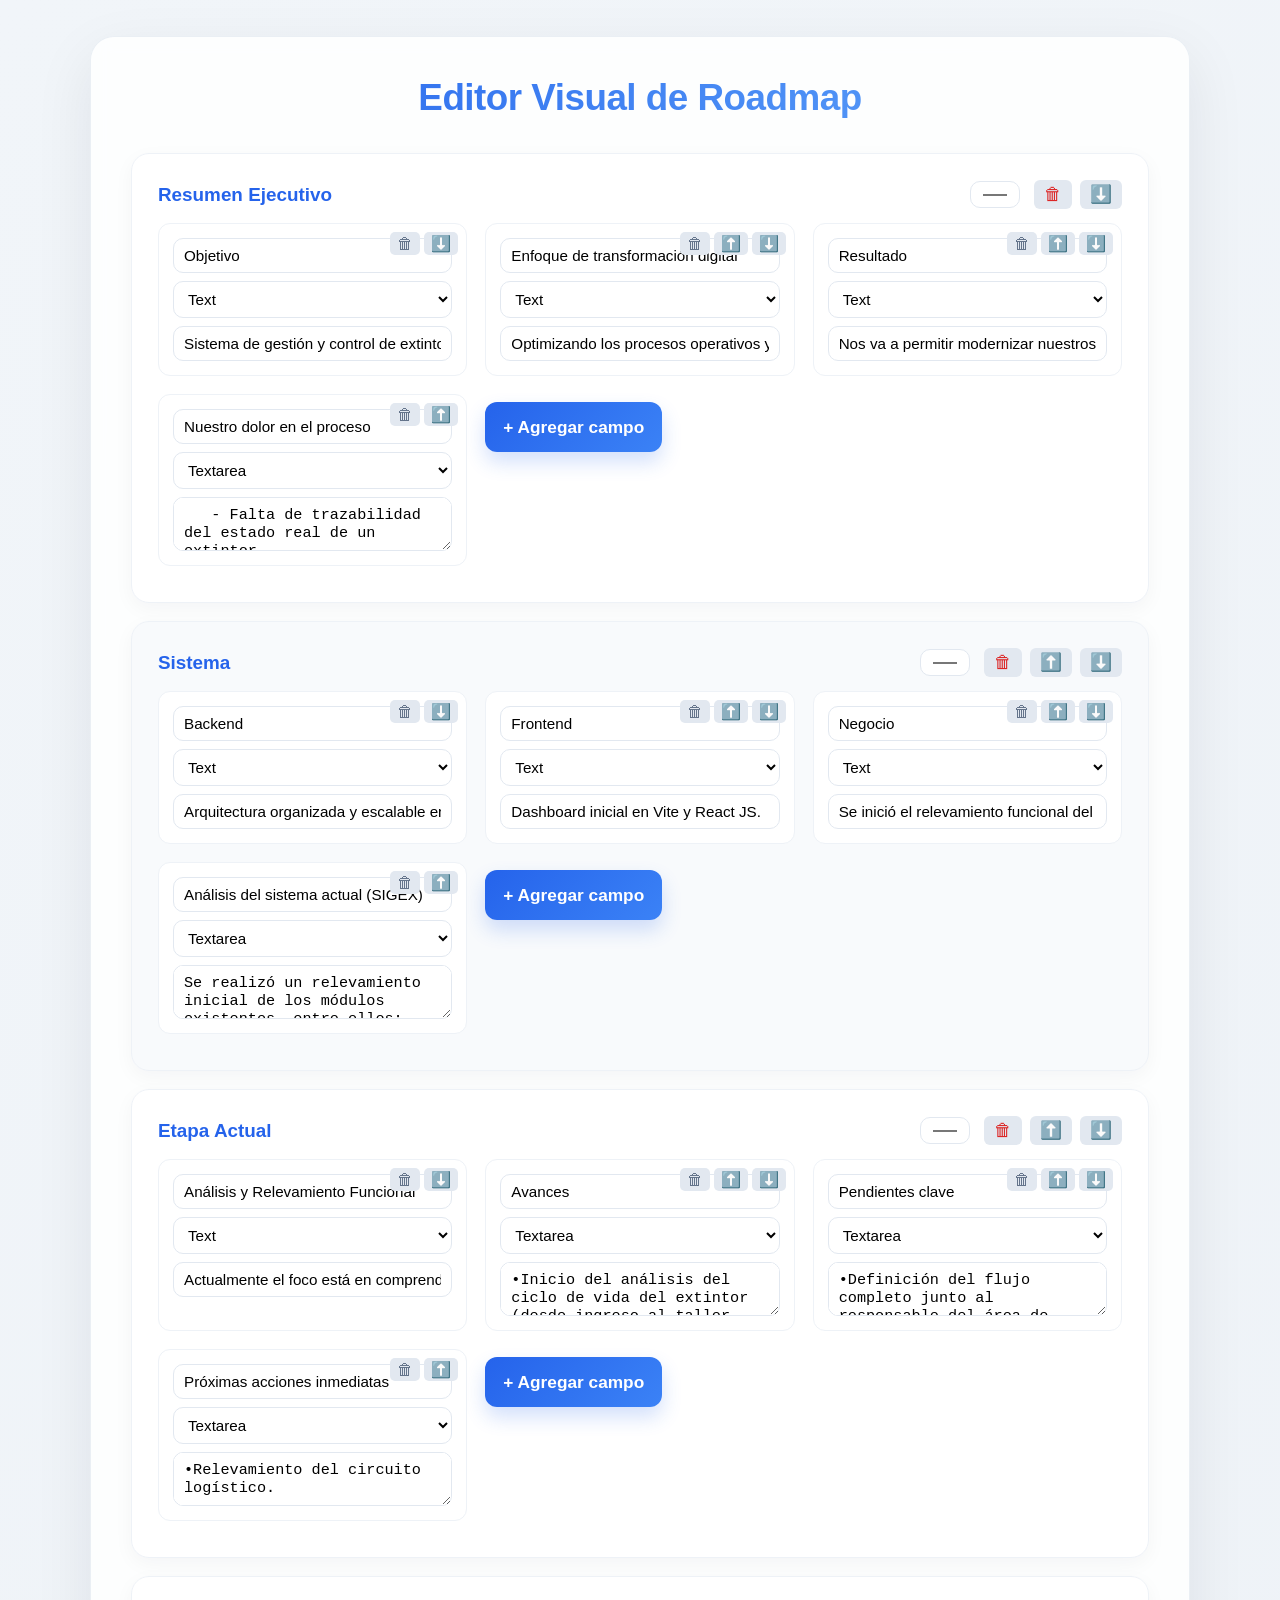
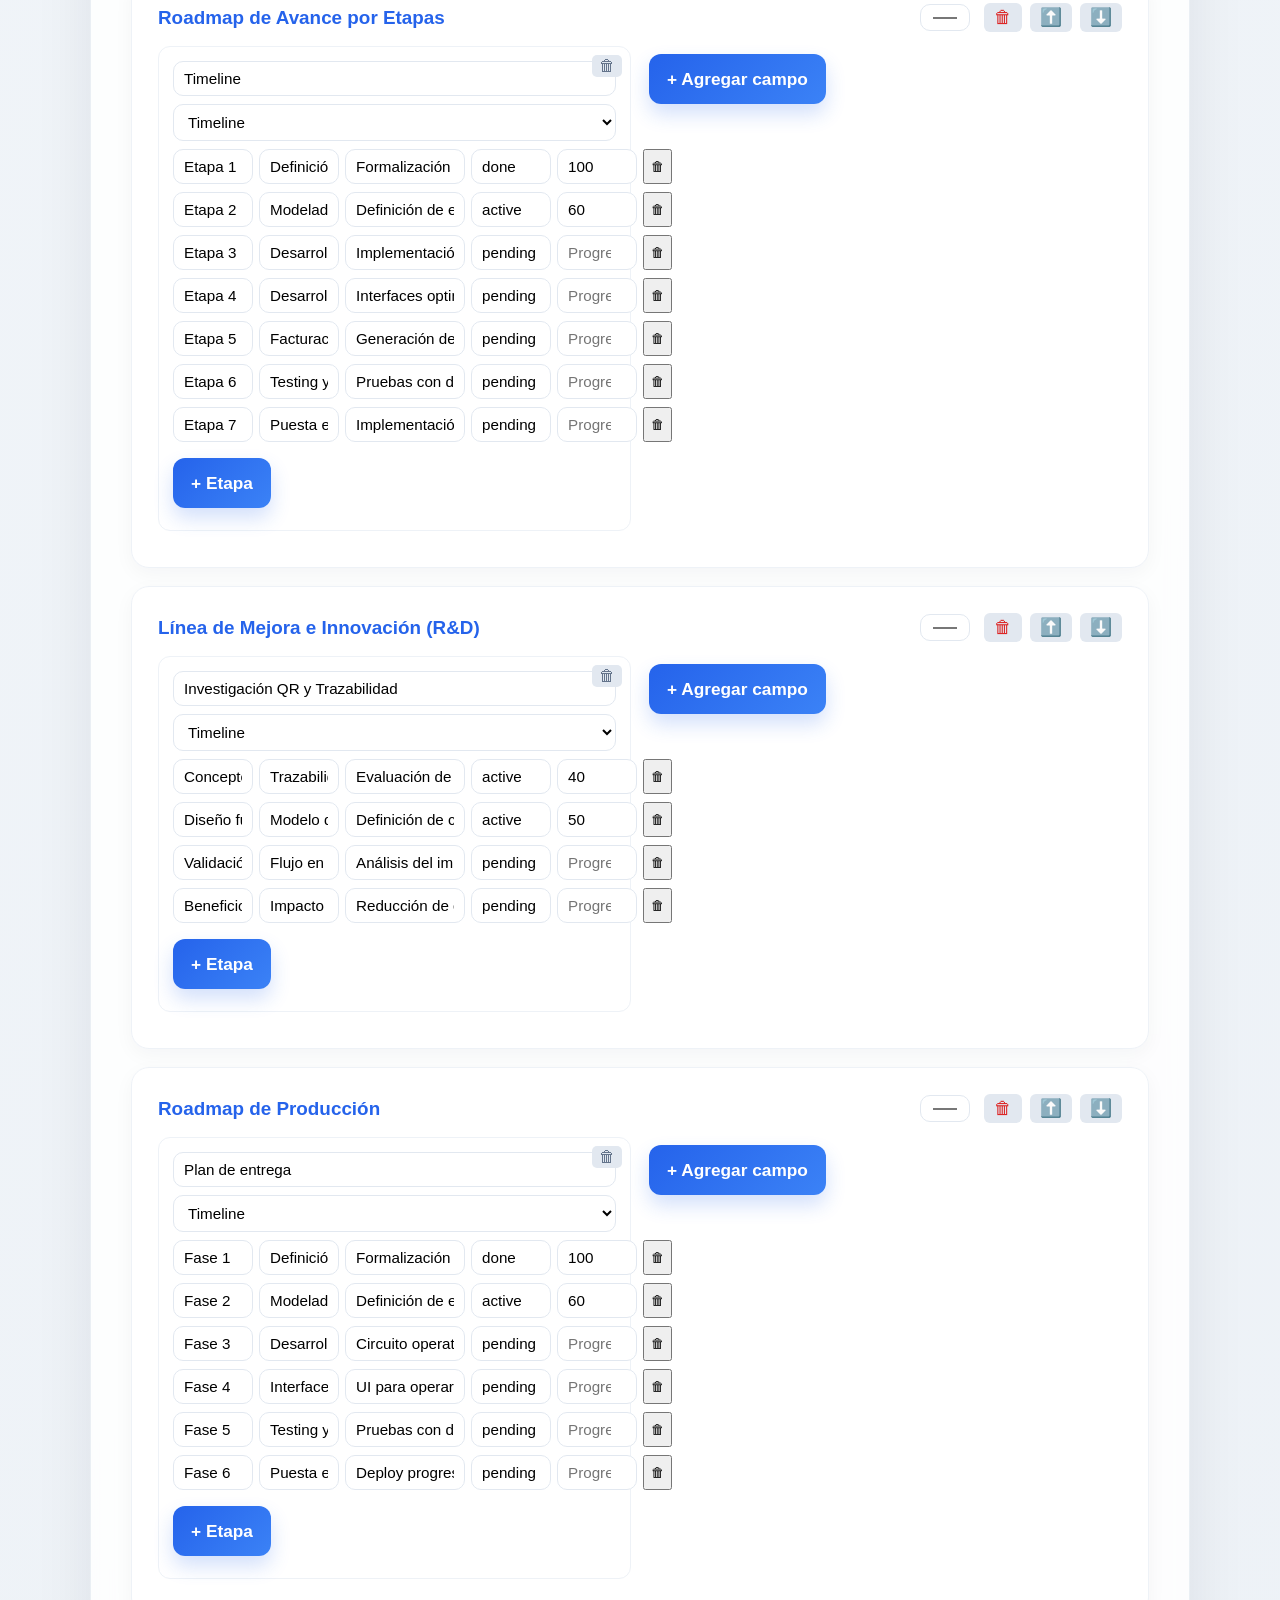
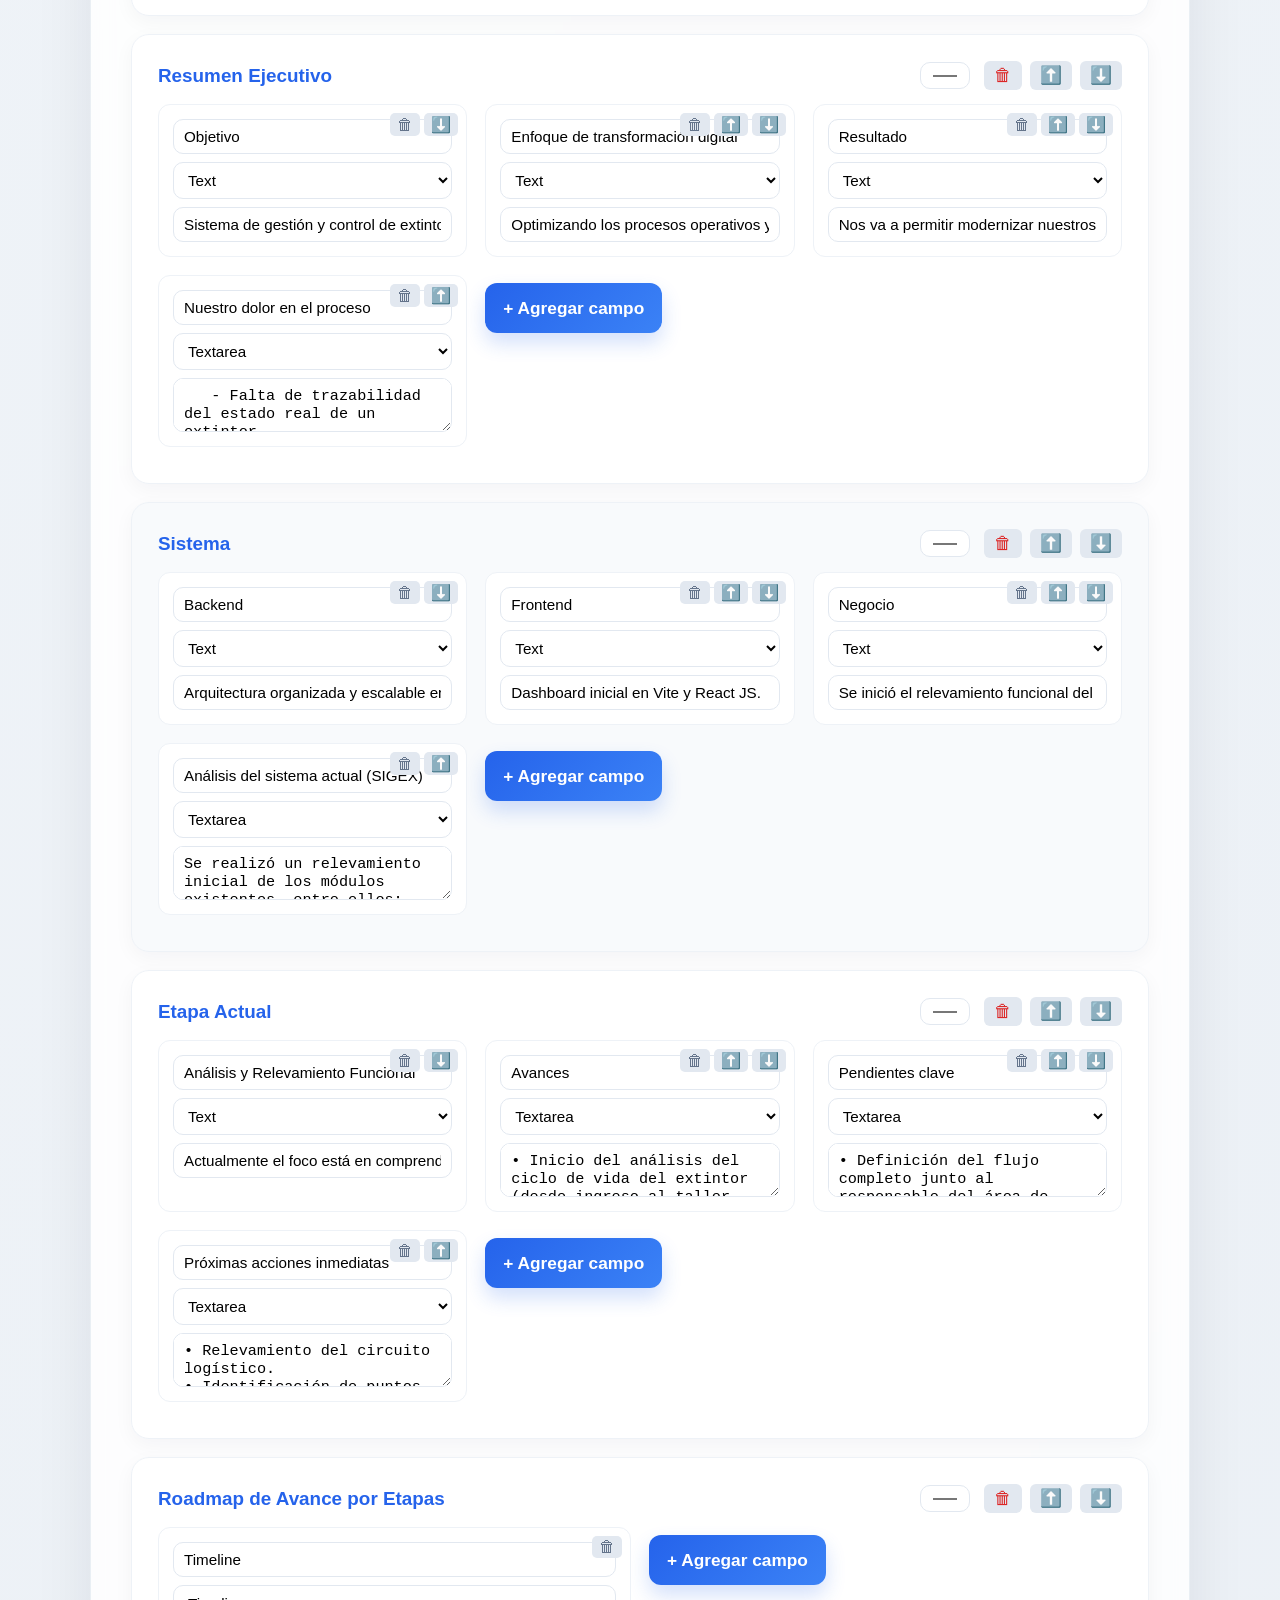
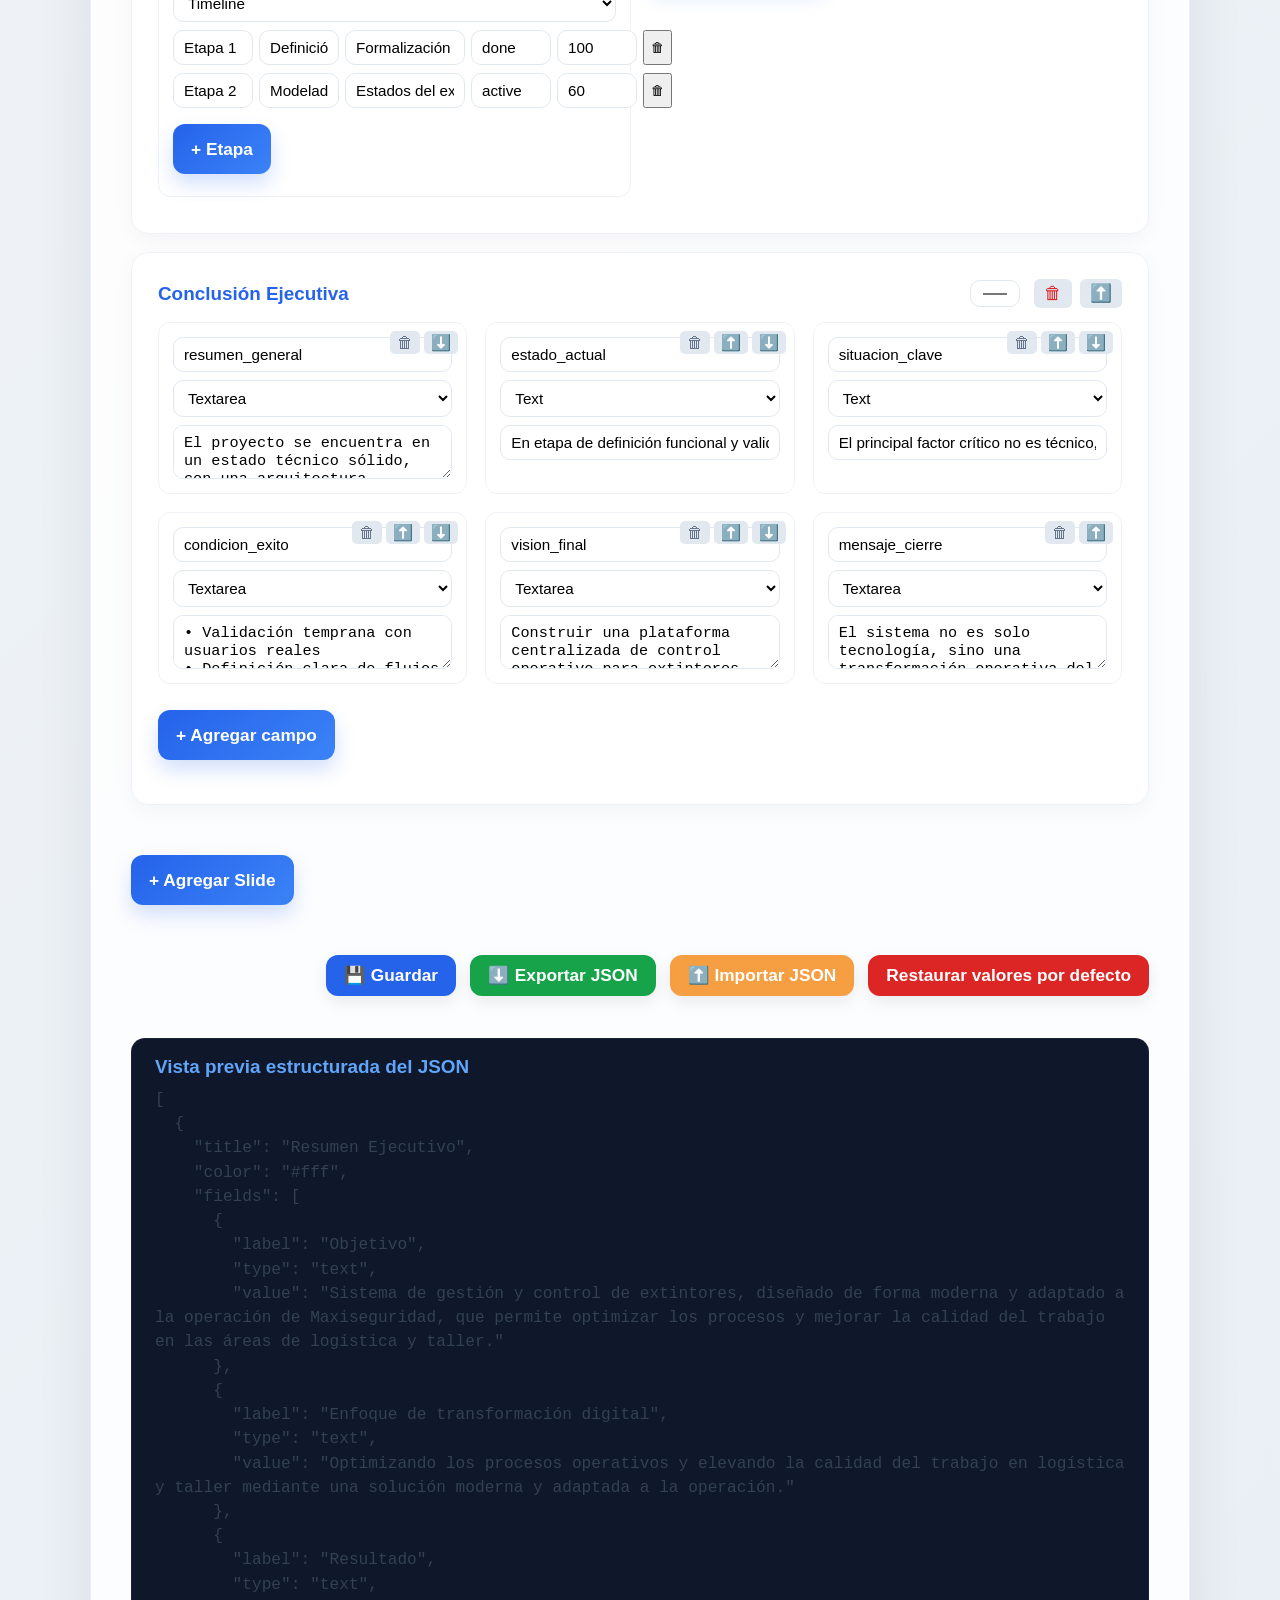
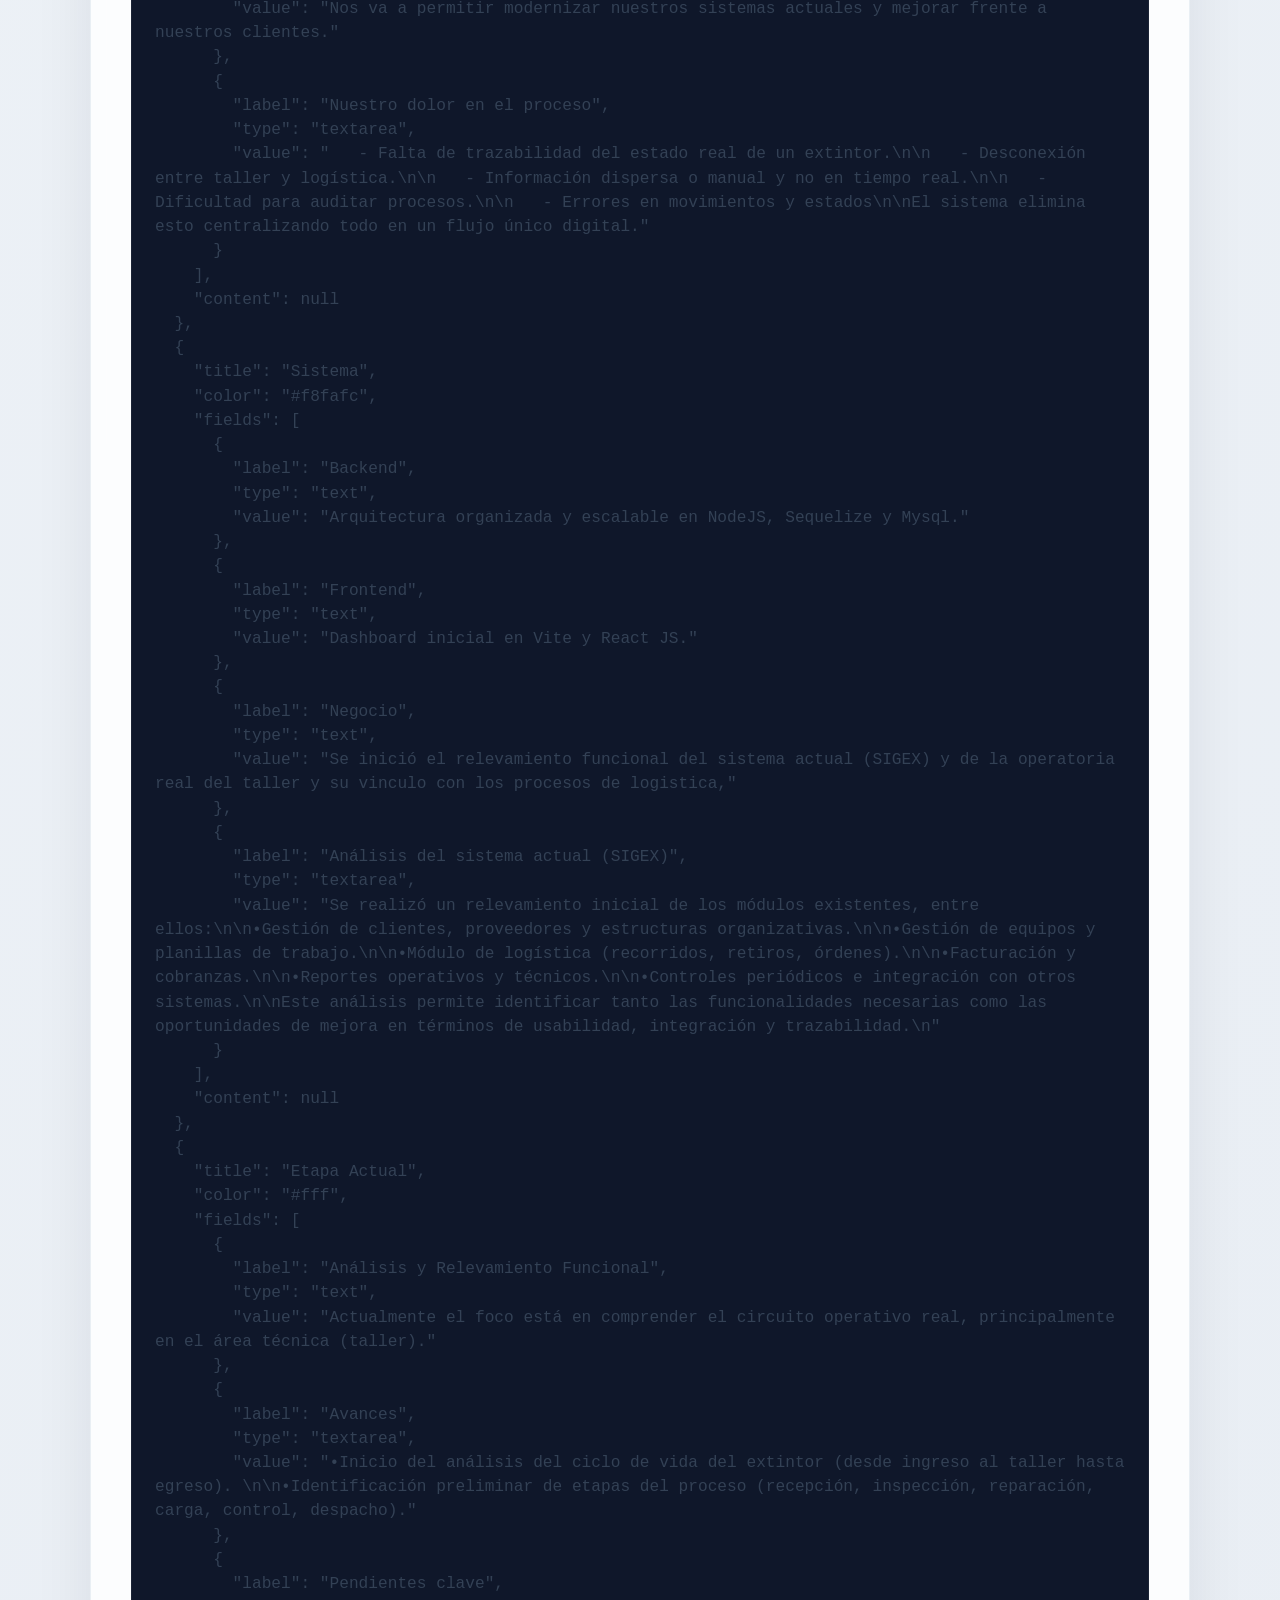
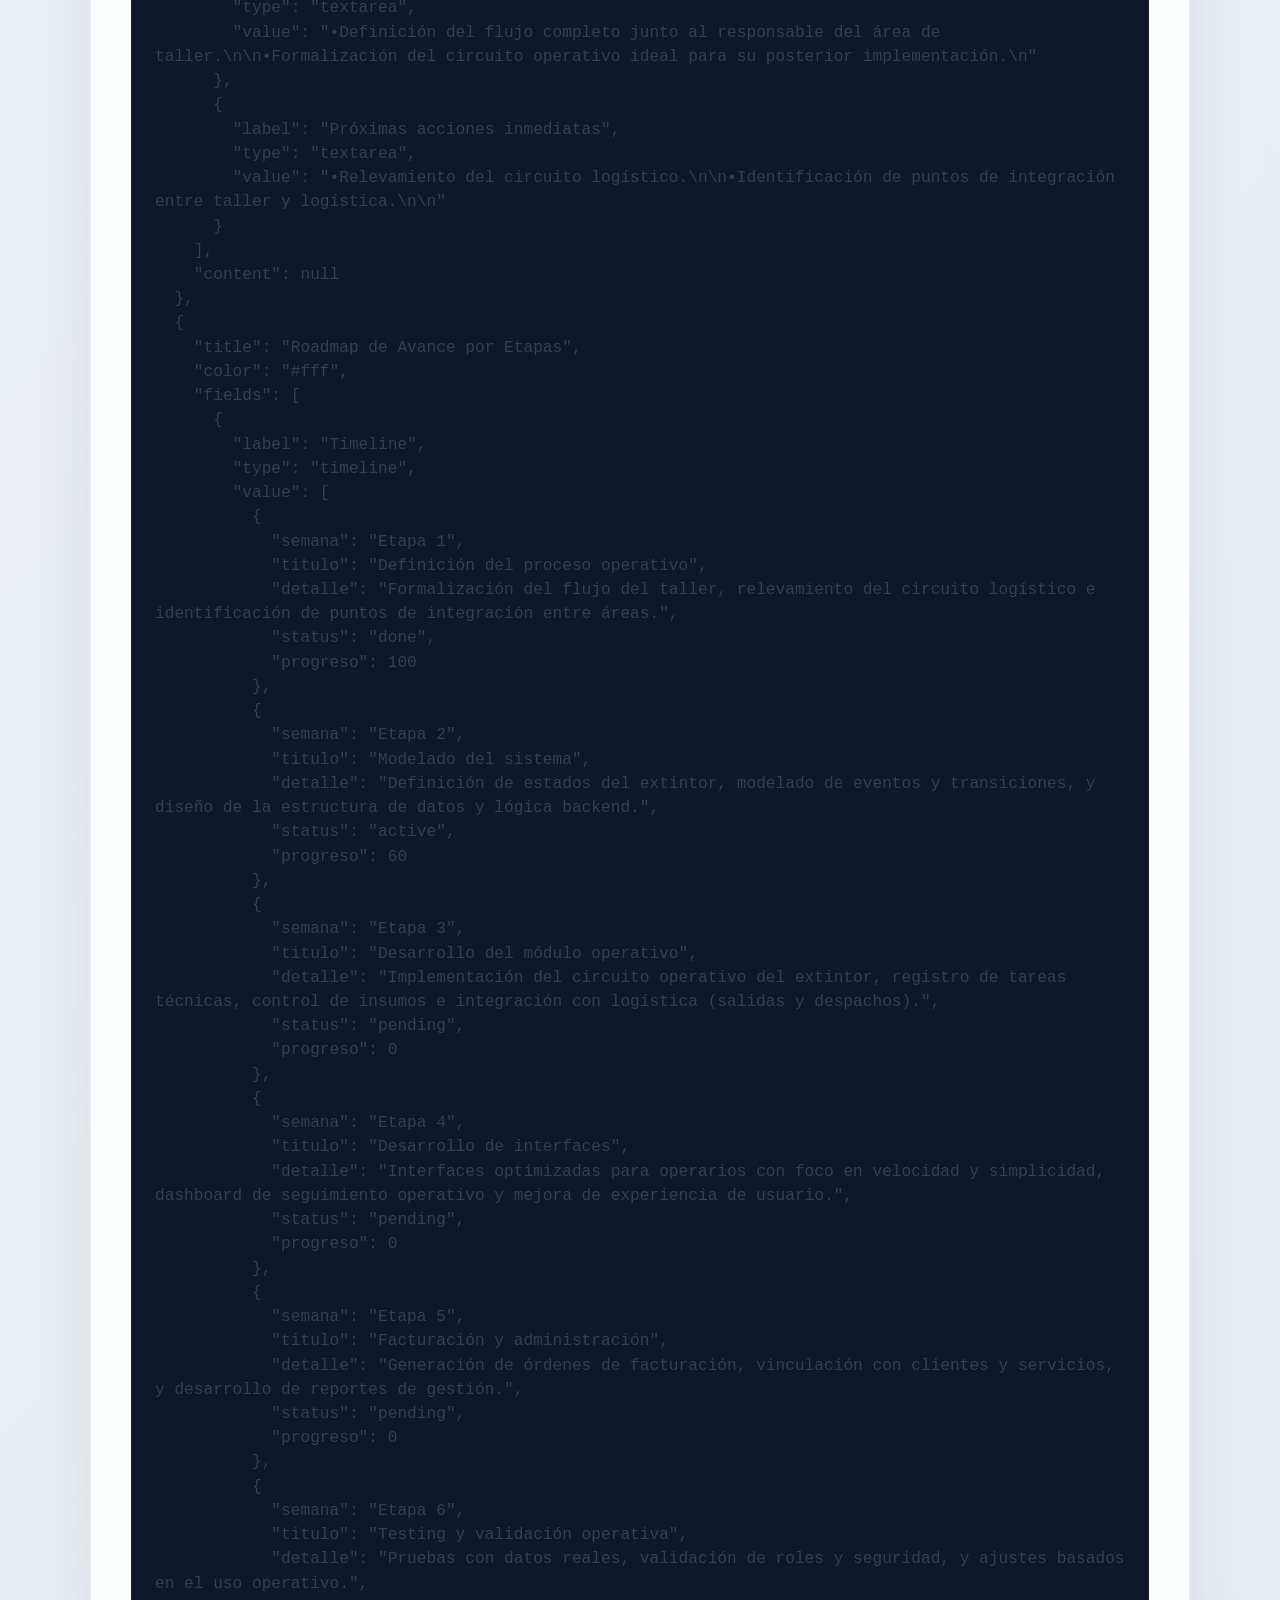
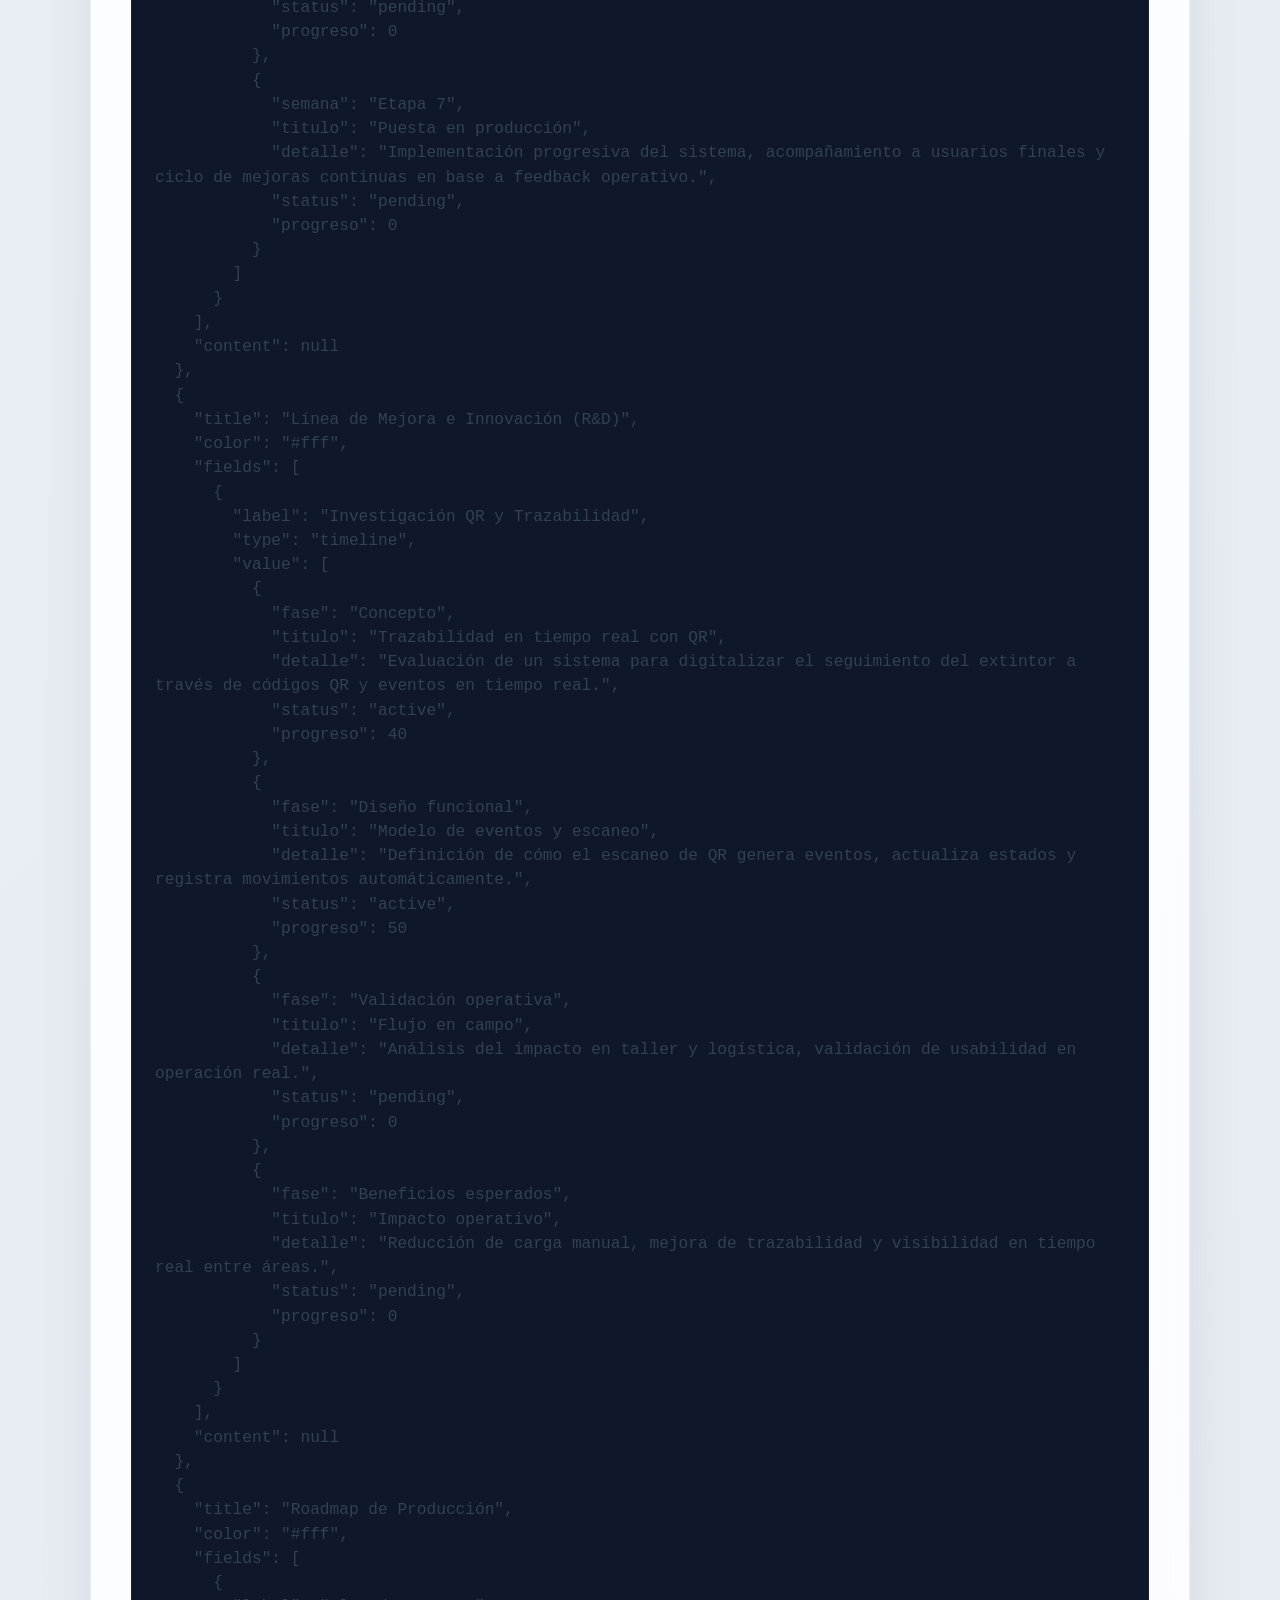
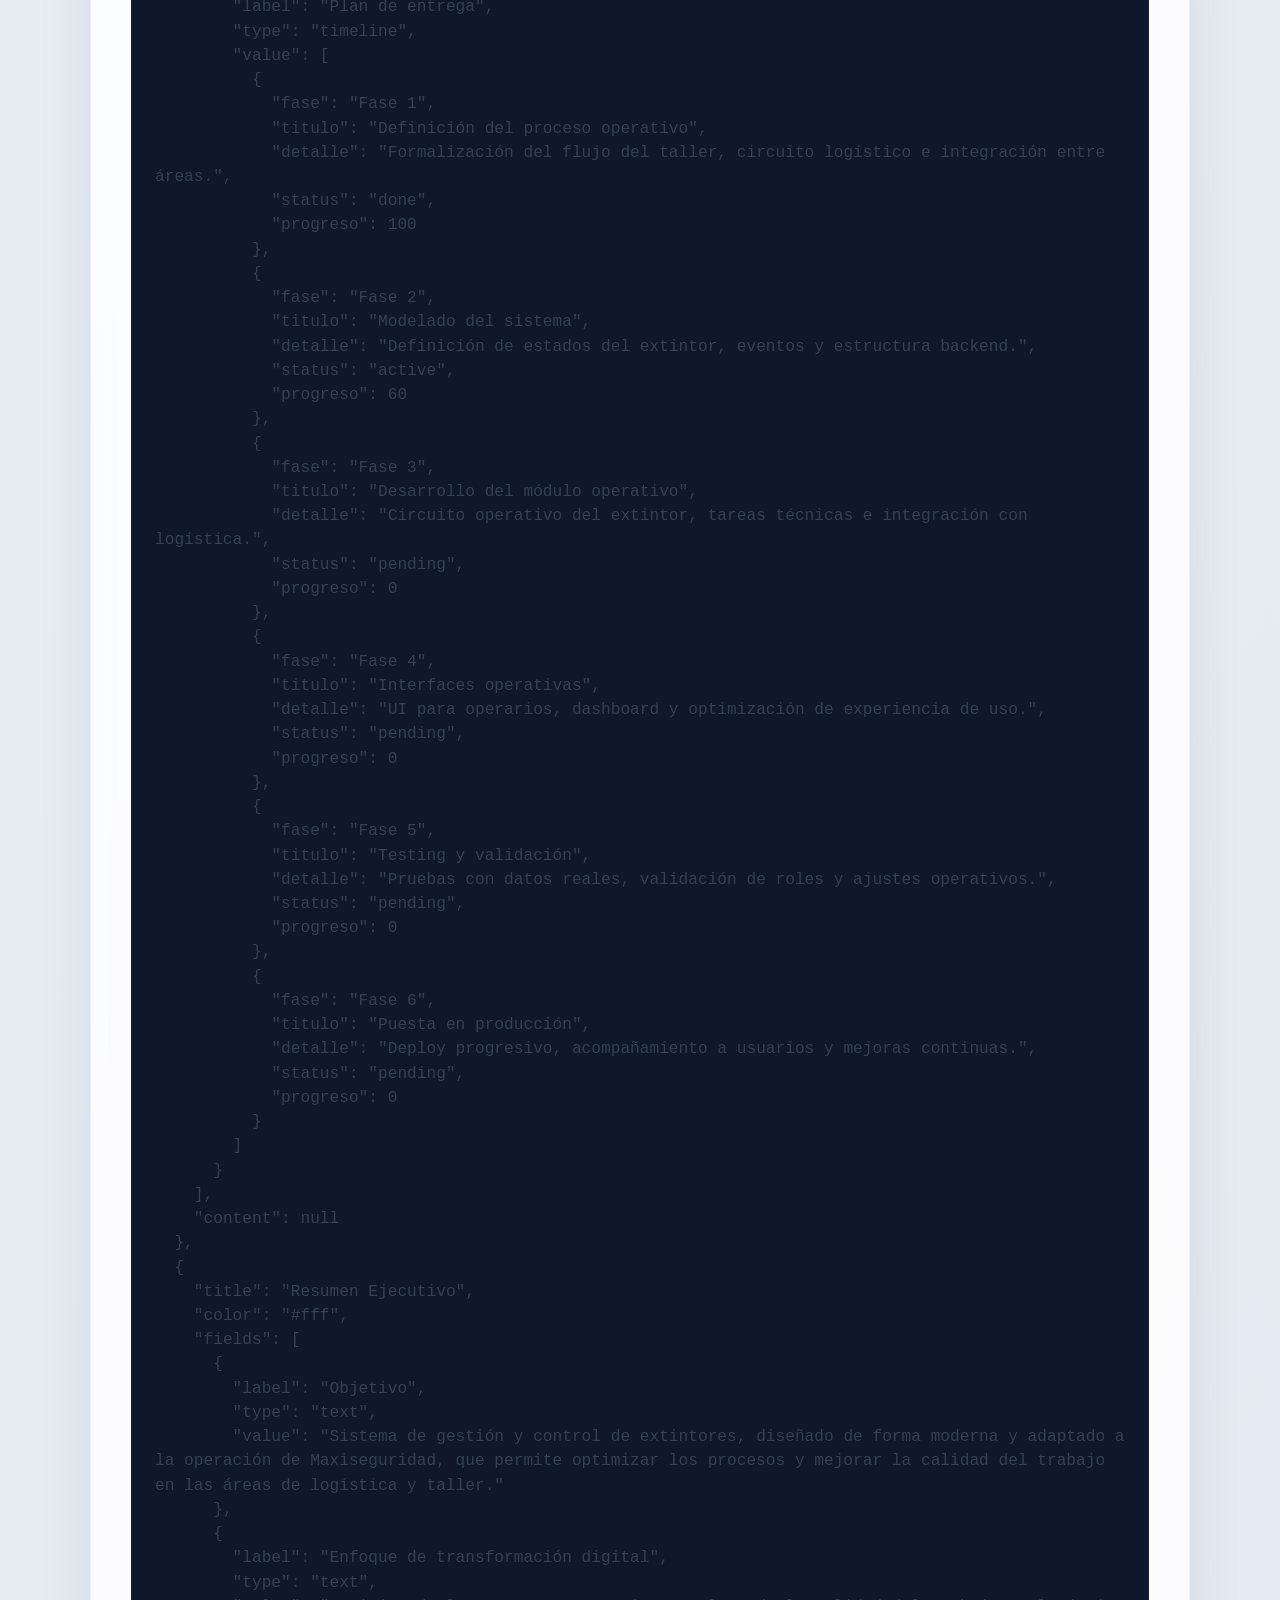
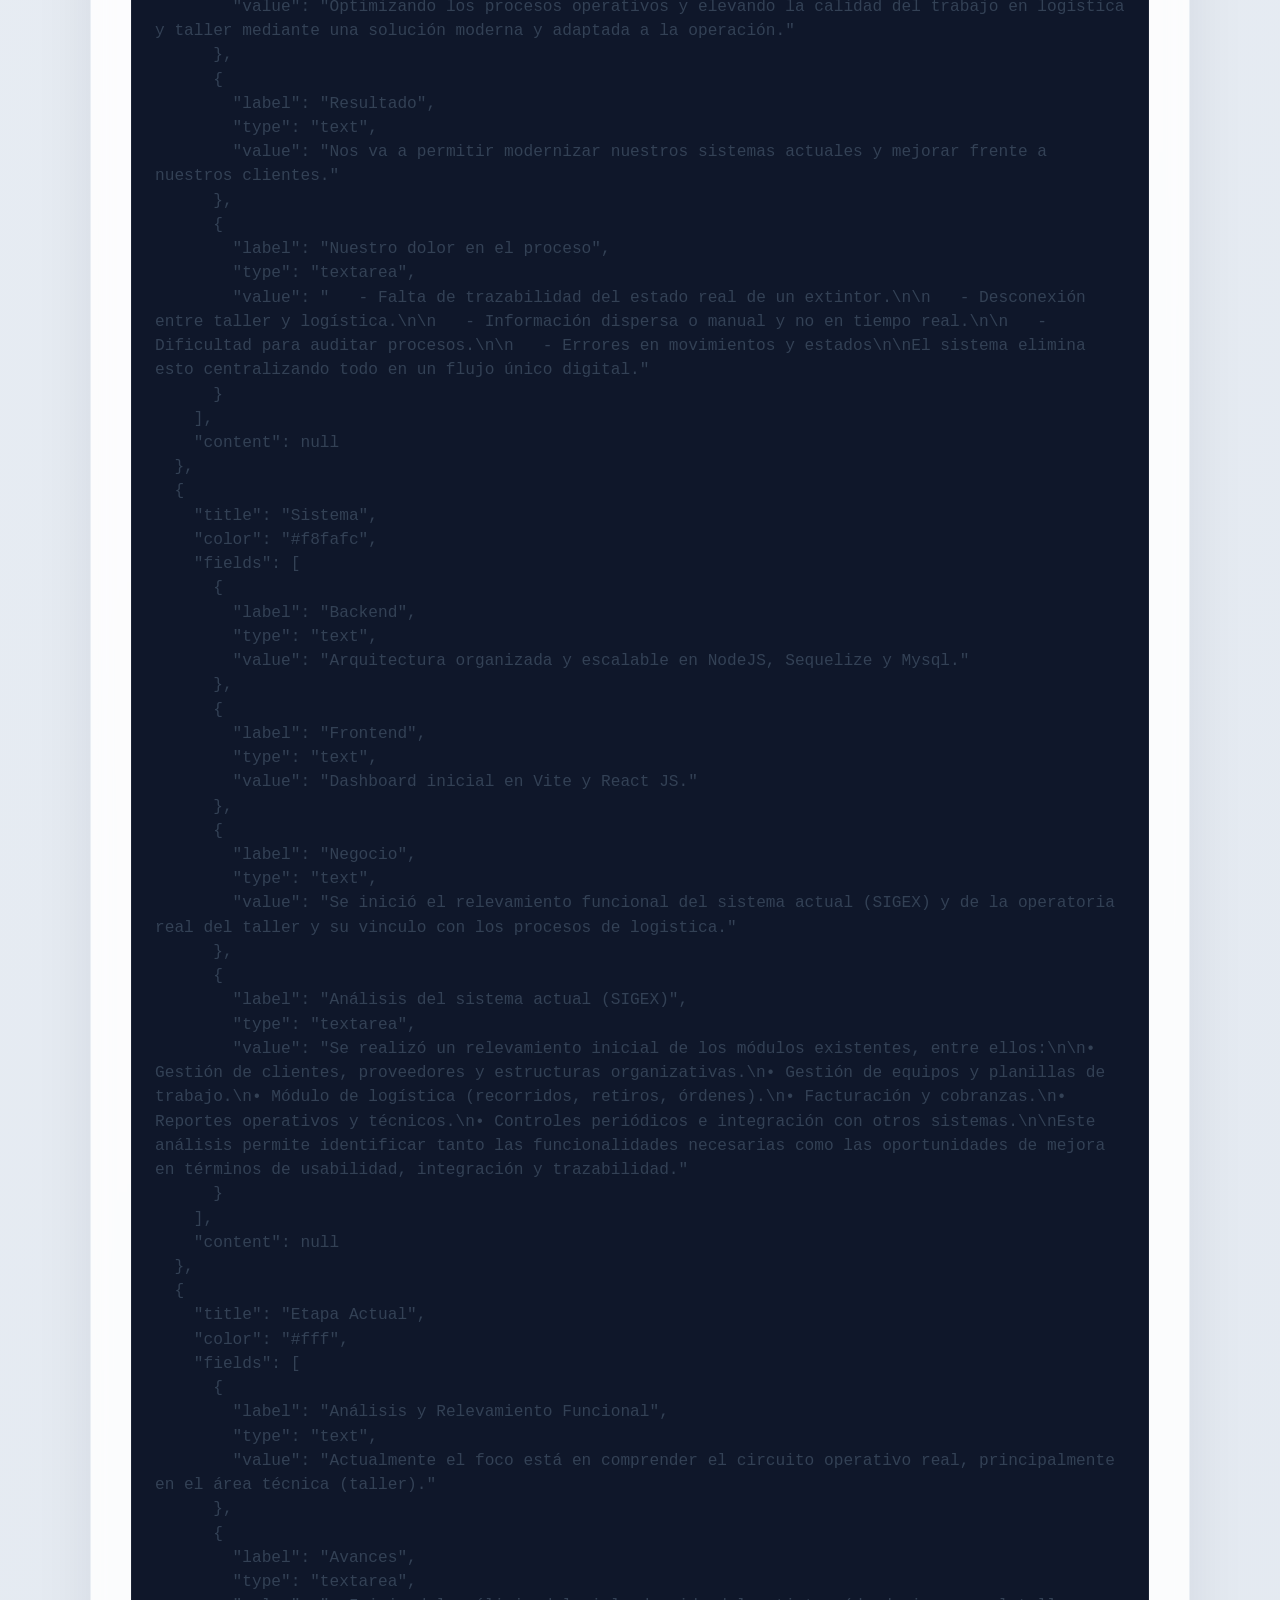
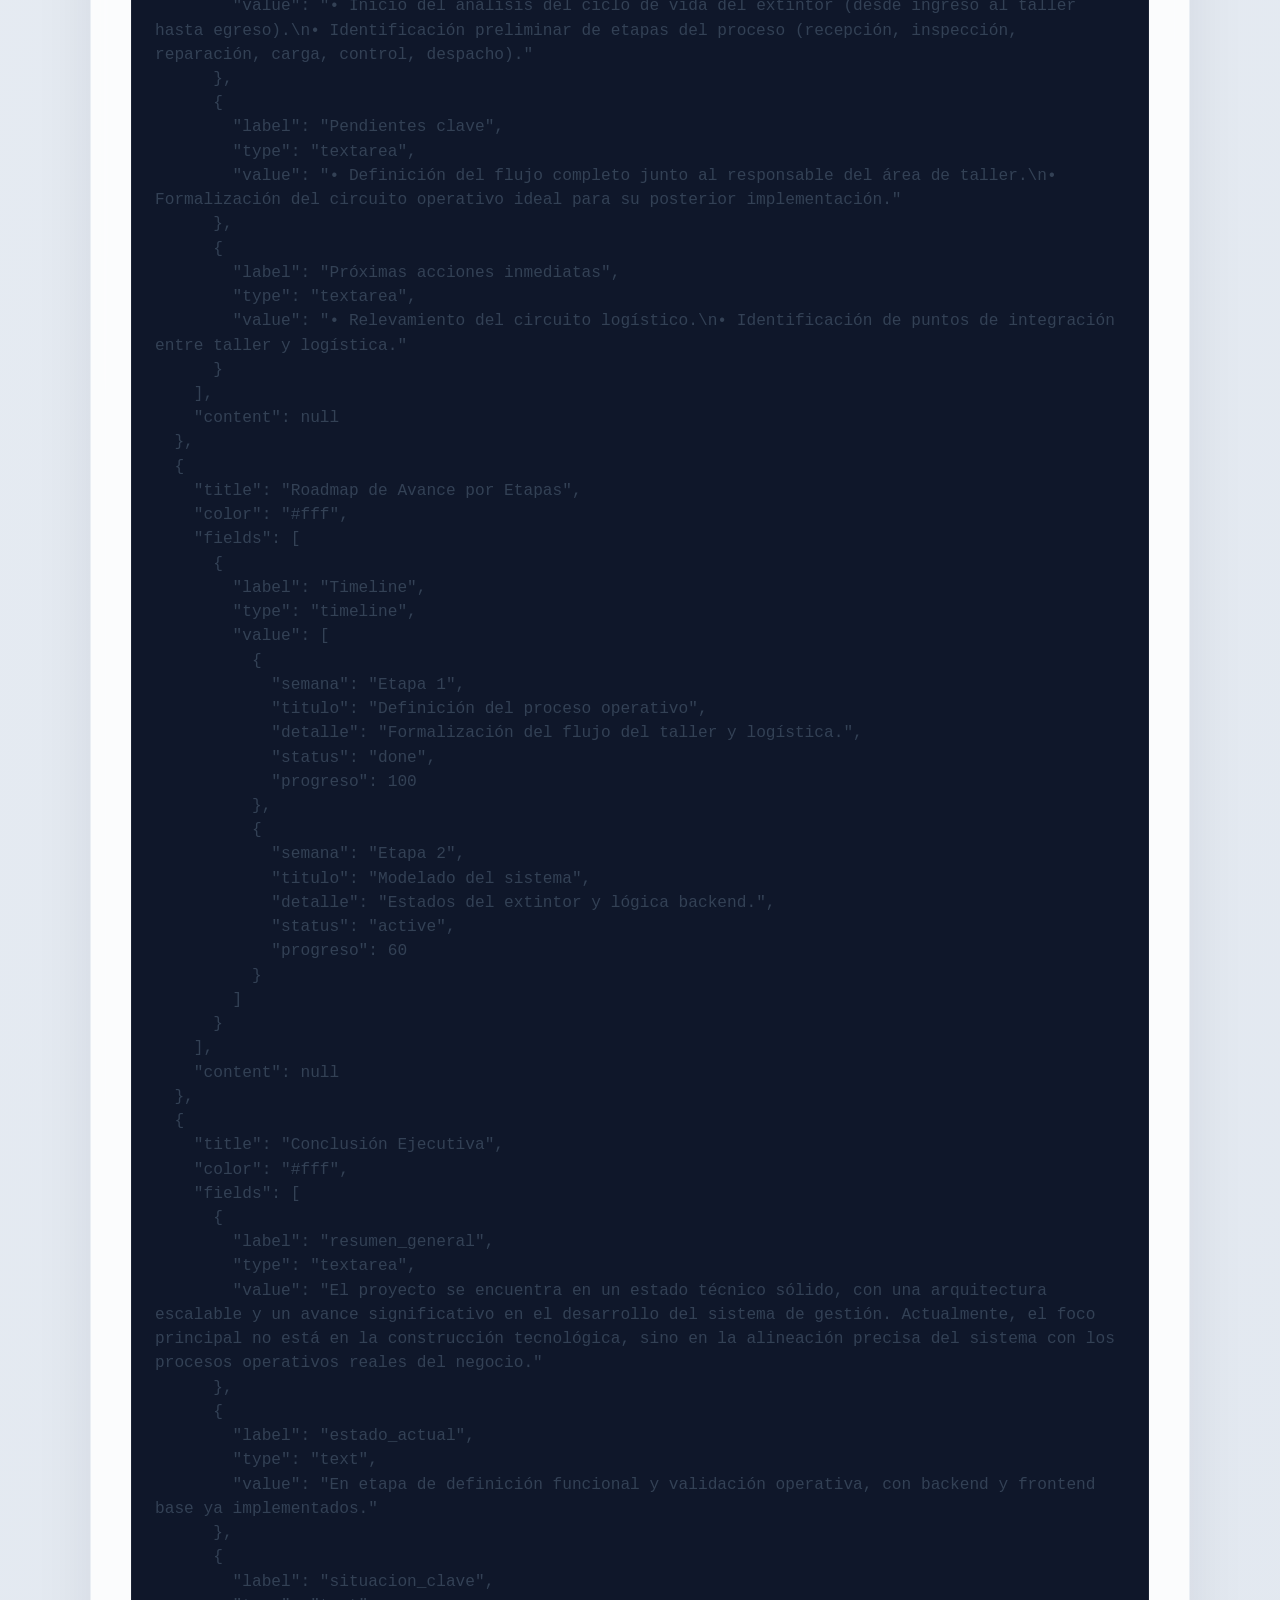
==== commit 12906a88: "Mejoras en el sistema de json Co-authored-by: Copilot <copilot@github.com>" ====
--- a/editor.html
+++ b/editor.html
@@ -338,262 +338,228 @@
     <a href="roadmap.html">&#8592; Volver al Roadmap</a>
   </div>
   <script>
-    // --- Estructura dinámica ---
+    // --- Estructura dinámica homogénea ---
     const defaultSlides = [
       {
-        "title": "Resumen Ejecutivo",
-        "color": "#fff",
-        "fields": [
-          {
-            "label": "Objetivo",
-            "type": "text",
-            "value": "Sistema de gestión y control de extintores, diseñado de forma moderna y adaptado a la operación de Maxiseguridad, que permite optimizar los procesos y mejorar la calidad del trabajo en las áreas de logística y taller."
-          },
-          {
-            "label": "Enfoque de transformación digital",
-            "type": "text",
-            "value": "Optimizando los procesos operativos y elevando la calidad del trabajo en logística y taller mediante una solución moderna y adaptada a la operación."
-          },
-          {
-            "label": "Resultado",
-            "type": "text",
-            "value": "Nos va a permitir modernizar nuestros sistemas actuales y mejorar frente a nuestros clientes."
-          },
-          {
-            "label": "Nuestro dolor en el proceso",
-            "type": "textarea",
-            "value": "   - Falta de trazabilidad del estado real de un extintor.\n\n   - Desconexión entre taller y logística.\n\n   - Información dispersa o manual y no en tiempo real.\n\n   - Dificultad para auditar procesos.\n\n   - Errores en movimientos y estados\n\nEl sistema elimina esto centralizando todo en un flujo único digital."
-          }
-        ]
+        title: "Resumen Ejecutivo",
+        color: "#fff",
+        fields: [
+          { label: "Objetivo", type: "text", value: "Sistema de gestión y control de extintores, diseñado de forma moderna y adaptado a la operación de Maxiseguridad, que permite optimizar los procesos y mejorar la calidad del trabajo en las áreas de logística y taller." },
+          { label: "Enfoque de transformación digital", type: "text", value: "Optimizando los procesos operativos y elevando la calidad del trabajo en logística y taller mediante una solución moderna y adaptada a la operación." },
+          { label: "Resultado", type: "text", value: "Nos va a permitir modernizar nuestros sistemas actuales y mejorar frente a nuestros clientes." },
+          { label: "Nuestro dolor en el proceso", type: "textarea", value: "   - Falta de trazabilidad del estado real de un extintor.\n\n   - Desconexión entre taller y logística.\n\n   - Información dispersa o manual y no en tiempo real.\n\n   - Dificultad para auditar procesos.\n\n   - Errores en movimientos y estados\n\nEl sistema elimina esto centralizando todo en un flujo único digital." }
+        ],
+        content: null
       },
       {
-        "title": "Sistema",
-        "color": "#f8fafc",
-        "fields": [
-          {
-            "label": "Backend",
-            "type": "text",
-            "value": "Arquitectura organizada y escalable en NodeJS, Sequelize y Mysql."
-          },
-          {
-            "label": "Frontend",
-            "type": "text",
-            "value": "Dashboard inicial en Vite y React JS."
-          },
-          {
-            "label": "Negocio",
-            "type": "text",
-            "value": "Se inició el relevamiento funcional del sistema actual (SIGEX) y de la operatoria real del taller y su vinculo con los procesos de logistica,"
-          },
-          {
-            "label": "Análisis del sistema actual (SIGEX)",
-            "type": "textarea",
-            "value": "Se realizó un relevamiento inicial de los módulos existentes, entre ellos:\n\n•Gestión de clientes, proveedores y estructuras organizativas.\n\n•Gestión de equipos y planillas de trabajo.\n\n•Módulo de logística (recorridos, retiros, órdenes).\n\n•Facturación y cobranzas.\n\n•Reportes operativos y técnicos.\n\n•Controles periódicos e integración con otros sistemas.\n\nEste análisis permite identificar tanto las funcionalidades necesarias como las oportunidades de mejora en términos de usabilidad, integración y trazabilidad.\n"
-          }
-        ]
+        title: "Sistema",
+        color: "#f8fafc",
+        fields: [
+          { label: "Backend", type: "text", value: "Arquitectura organizada y escalable en NodeJS, Sequelize y Mysql." },
+          { label: "Frontend", type: "text", value: "Dashboard inicial en Vite y React JS." },
+          { label: "Negocio", type: "text", value: "Se inició el relevamiento funcional del sistema actual (SIGEX) y de la operatoria real del taller y su vinculo con los procesos de logistica," },
+          { label: "Análisis del sistema actual (SIGEX)", type: "textarea", value: "Se realizó un relevamiento inicial de los módulos existentes, entre ellos:\n\n•Gestión de clientes, proveedores y estructuras organizativas.\n\n•Gestión de equipos y planillas de trabajo.\n\n•Módulo de logística (recorridos, retiros, órdenes).\n\n•Facturación y cobranzas.\n\n•Reportes operativos y técnicos.\n\n•Controles periódicos e integración con otros sistemas.\n\nEste análisis permite identificar tanto las funcionalidades necesarias como las oportunidades de mejora en términos de usabilidad, integración y trazabilidad.\n" }
+        ],
+        content: null
       },
       {
-        "title": "Etapa Actual",
-        "color": "#fff",
-        "fields": [
-          {
-            "label": "Análisis y Relevamiento Funcional",
-            "type": "text",
-            "value": "Actualmente el foco está en comprender el circuito operativo real, principalmente en el área técnica (taller)."
-          },
-          {
-            "label": "Avances",
-            "type": "textarea",
-            "value": "•Inicio del análisis del ciclo de vida del extintor (desde ingreso al taller hasta egreso). \n\n•Identificación preliminar de etapas del proceso (recepción, inspección, reparación, carga, control, despacho)."
-          },
-          {
-            "label": "Pendientes clave",
-            "type": "textarea",
-            "value": "•Definición del flujo completo junto al responsable del área de taller.\n\n•Formalización del circuito operativo ideal para su posterior implementación.\n"
-          },
-          {
-            "label": "Próximas acciones inmediatas",
-            "type": "textarea",
-            "value": "•Relevamiento del circuito logístico.\n\n•Identificación de puntos de integración entre taller y logística.\n\n"
-          }
-        ]
+        title: "Etapa Actual",
+        color: "#fff",
+        fields: [
+          { label: "Análisis y Relevamiento Funcional", type: "text", value: "Actualmente el foco está en comprender el circuito operativo real, principalmente en el área técnica (taller)." },
+          { label: "Avances", type: "textarea", value: "•Inicio del análisis del ciclo de vida del extintor (desde ingreso al taller hasta egreso). \n\n•Identificación preliminar de etapas del proceso (recepción, inspección, reparación, carga, control, despacho)." },
+          { label: "Pendientes clave", type: "textarea", value: "•Definición del flujo completo junto al responsable del área de taller.\n\n•Formalización del circuito operativo ideal para su posterior implementación.\n" },
+          { label: "Próximas acciones inmediatas", type: "textarea", value: "•Relevamiento del circuito logístico.\n\n•Identificación de puntos de integración entre taller y logística.\n\n" }
+        ],
+        content: null
       },
       {
-        "title": "Roadmap de Avance por Etapas",
-        "color": "#fff",
-        "fields": [
-          {
-            "label": "Timeline",
-            "type": "timeline",
-            "value": [
-              {
-                "semana": "Etapa 1",
-                "titulo": "Definición del proceso operativo",
-                "detalle": "Formalización del flujo del taller, relevamiento del circuito logístico e identificación de puntos de integración entre áreas.",
-                "status": "done",
-                "progreso": 100
-              },
-              {
-                "semana": "Etapa 2",
-                "titulo": "Modelado del sistema",
-                "detalle": "Definición de estados del extintor, modelado de eventos y transiciones, y diseño de la estructura de datos y lógica backend.",
-                "status": "active",
-                "progreso": 60
-              },
-              {
-                "semana": "Etapa 3",
-                "titulo": "Desarrollo del módulo operativo",
-                "detalle": "Implementación del circuito operativo del extintor, registro de tareas técnicas, control de insumos e integración con logística (salidas y despachos).",
-                "status": "pending",
-                "progreso": 0
-              },
-              {
-                "semana": "Etapa 4",
-                "titulo": "Desarrollo de interfaces",
-                "detalle": "Interfaces optimizadas para operarios con foco en velocidad y simplicidad, dashboard de seguimiento operativo y mejora de experiencia de usuario.",
-                "status": "pending",
-                "progreso": 0
-              },
-              {
-                "semana": "Etapa 5",
-                "titulo": "Facturación y administración",
-                "detalle": "Generación de órdenes de facturación, vinculación con clientes y servicios, y desarrollo de reportes de gestión.",
-                "status": "pending",
-                "progreso": 0
-              },
-              {
-                "semana": "Etapa 6",
-                "titulo": "Testing y validación operativa",
-                "detalle": "Pruebas con datos reales, validación de roles y seguridad, y ajustes basados en el uso operativo.",
-                "status": "pending",
-                "progreso": 0
-              },
-              {
-                "semana": "Etapa 7",
-                "titulo": "Puesta en producción",
-                "detalle": "Implementación progresiva del sistema, acompañamiento a usuarios finales y ciclo de mejoras continuas en base a feedback operativo.",
-                "status": "pending",
-                "progreso": 0
-              }
-            ]
-          }
-        ]
+        title: "Roadmap de Avance por Etapas",
+        color: "#fff",
+        fields: [
+          { label: "Timeline", type: "timeline", value: [
+            { semana: "Etapa 1", titulo: "Definición del proceso operativo", detalle: "Formalización del flujo del taller, relevamiento del circuito logístico e identificación de puntos de integración entre áreas.", status: "done", progreso: 100 },
+            { semana: "Etapa 2", titulo: "Modelado del sistema", detalle: "Definición de estados del extintor, modelado de eventos y transiciones, y diseño de la estructura de datos y lógica backend.", status: "active", progreso: 60 },
+            { semana: "Etapa 3", titulo: "Desarrollo del módulo operativo", detalle: "Implementación del circuito operativo del extintor, registro de tareas técnicas, control de insumos e integración con logística (salidas y despachos).", status: "pending", progreso: 0 },
+            { semana: "Etapa 4", titulo: "Desarrollo de interfaces", detalle: "Interfaces optimizadas para operarios con foco en velocidad y simplicidad, dashboard de seguimiento operativo y mejora de experiencia de usuario.", status: "pending", progreso: 0 },
+            { semana: "Etapa 5", titulo: "Facturación y administración", detalle: "Generación de órdenes de facturación, vinculación con clientes y servicios, y desarrollo de reportes de gestión.", status: "pending", progreso: 0 },
+            { semana: "Etapa 6", titulo: "Testing y validación operativa", detalle: "Pruebas con datos reales, validación de roles y seguridad, y ajustes basados en el uso operativo.", status: "pending", progreso: 0 },
+            { semana: "Etapa 7", titulo: "Puesta en producción", detalle: "Implementación progresiva del sistema, acompañamiento a usuarios finales y ciclo de mejoras continuas en base a feedback operativo.", status: "pending", progreso: 0 }
+          ] }
+        ],
+        content: null
       },
       {
-        "title": "Línea de Mejora e Innovación (R&D)",
-        "color": "#fff",
-        "fields": [
-          {
-            "label": "Investigación QR y Trazabilidad",
-            "type": "timeline",
-            "value": [
-              {
-                "fase": "Concepto",
-                "titulo": "Trazabilidad en tiempo real con QR",
-                "detalle": "Evaluación de un sistema para digitalizar el seguimiento del extintor a través de códigos QR y eventos en tiempo real.",
-                "status": "active",
-                "progreso": 40
-              },
-              {
-                "fase": "Diseño funcional",
-                "titulo": "Modelo de eventos y escaneo",
-                "detalle": "Definición de cómo el escaneo de QR genera eventos, actualiza estados y registra movimientos automáticamente.",
-                "status": "active",
-                "progreso": 50
-              },
-              {
-                "fase": "Validación operativa",
-                "titulo": "Flujo en campo",
-                "detalle": "Análisis del impacto en taller y logística, validación de usabilidad en operación real.",
-                "status": "pending",
-                "progreso": 0
-              },
-              {
-                "fase": "Beneficios esperados",
-                "titulo": "Impacto operativo",
-                "detalle": "Reducción de carga manual, mejora de trazabilidad y visibilidad en tiempo real entre áreas.",
-                "status": "pending",
-                "progreso": 0
-              }
-            ]
-          }
-        ]
+        title: "Línea de Mejora e Innovación (R&D)",
+        color: "#fff",
+        fields: [
+          { label: "Investigación QR y Trazabilidad", type: "timeline", value: [
+            { fase: "Concepto", titulo: "Trazabilidad en tiempo real con QR", detalle: "Evaluación de un sistema para digitalizar el seguimiento del extintor a través de códigos QR y eventos en tiempo real.", status: "active", progreso: 40 },
+            { fase: "Diseño funcional", titulo: "Modelo de eventos y escaneo", detalle: "Definición de cómo el escaneo de QR genera eventos, actualiza estados y registra movimientos automáticamente.", status: "active", progreso: 50 },
+            { fase: "Validación operativa", titulo: "Flujo en campo", detalle: "Análisis del impacto en taller y logística, validación de usabilidad en operación real.", status: "pending", progreso: 0 },
+            { fase: "Beneficios esperados", titulo: "Impacto operativo", detalle: "Reducción de carga manual, mejora de trazabilidad y visibilidad en tiempo real entre áreas.", status: "pending", progreso: 0 }
+          ] }
+        ],
+        content: null
       },
       {
-        "title": "Roadmap de Producción",
-        "color": "#fff",
-        "fields": [
-          {
-            "label": "Plan de entrega",
-            "type": "timeline",
-            "value": [
-              {
-                "fase": "Fase 1",
-                "titulo": "Definición del proceso operativo",
-                "detalle": "Formalización del flujo del taller, circuito logístico e integración entre áreas.",
-                "status": "done",
-                "progreso": 100
-              },
-              {
-                "fase": "Fase 2",
-                "titulo": "Modelado del sistema",
-                "detalle": "Definición de estados del extintor, eventos y estructura backend.",
-                "status": "active",
-                "progreso": 60
-              },
-              {
-                "fase": "Fase 3",
-                "titulo": "Desarrollo del módulo operativo",
-                "detalle": "Circuito operativo del extintor, tareas técnicas e integración con logística.",
-                "status": "pending",
-                "progreso": 0
-              },
-              {
-                "fase": "Fase 4",
-                "titulo": "Interfaces operativas",
-                "detalle": "UI para operarios, dashboard y optimización de experiencia de uso.",
-                "status": "pending",
-                "progreso": 0
-              },
-              {
-                "fase": "Fase 5",
-                "titulo": "Testing y validación",
-                "detalle": "Pruebas con datos reales, validación de roles y ajustes operativos.",
-                "status": "pending",
-                "progreso": 0
-              },
-              {
-                "fase": "Fase 6",
-                "titulo": "Puesta en producción",
-                "detalle": "Deploy progresivo, acompañamiento a usuarios y mejoras continuas.",
-                "status": "pending",
-                "progreso": 0
-              }
-            ]
-          }
-        ]
+        title: "Roadmap de Producción",
+        color: "#fff",
+        fields: [
+          { label: "Plan de entrega", type: "timeline", value: [
+            { fase: "Fase 1", titulo: "Definición del proceso operativo", detalle: "Formalización del flujo del taller, circuito logístico e integración entre áreas.", status: "done", progreso: 100 },
+            { fase: "Fase 2", titulo: "Modelado del sistema", detalle: "Definición de estados del extintor, eventos y estructura backend.", status: "active", progreso: 60 },
+            { fase: "Fase 3", titulo: "Desarrollo del módulo operativo", detalle: "Circuito operativo del extintor, tareas técnicas e integración con logística.", status: "pending", progreso: 0 },
+            { fase: "Fase 4", titulo: "Interfaces operativas", detalle: "UI para operarios, dashboard y optimización de experiencia de uso.", status: "pending", progreso: 0 },
+            { fase: "Fase 5", titulo: "Testing y validación", detalle: "Pruebas con datos reales, validación de roles y ajustes operativos.", status: "pending", progreso: 0 },
+            { fase: "Fase 6", titulo: "Puesta en producción", detalle: "Deploy progresivo, acompañamiento a usuarios y mejoras continuas.", status: "pending", progreso: 0 }
+          ] }
+        ],
+        content: null
       },
-      {
-        "title": "Conclusión Ejecutiva",
-        "type": "summary",
-        "color": "#fff",
-        "content": {
-          "resumen_general": "El proyecto se encuentra en un estado técnico sólido, con una arquitectura escalable y un avance significativo en el desarrollo del sistema de gestión. Actualmente, el foco principal no está en la construcción tecnológica, sino en la alineación precisa del sistema con los procesos operativos reales del negocio.",
-          "estado_actual": "En etapa de definición funcional y validación operativa, con backend y frontend base ya implementados.",
-          "situacion_clave": "El principal factor crítico no es técnico, sino la correcta definición de los procesos entre taller, logística y operación.",
-          "condicion_exito": [
-            "Validación temprana con usuarios reales",
-            "Definición clara y estable de los flujos operativos",
-            "Reducción de cambios estructurales durante el desarrollo",
-            "Alineación constante entre negocio y sistema"
-          ],
-          "vision_final": "Construir una plataforma centralizada de control operativo para extintores, con trazabilidad completa, integración entre áreas y capacidad de escalado hacia automatización y control en tiempo real.",
-          "mensaje_cierre": "El sistema no representa únicamente una solución tecnológica, sino una herramienta de transformación operativa del negocio, donde la precisión del proceso define directamente el éxito del producto."
+        {
+          "title": "Resumen Ejecutivo",
+          "color": "#fff",
+          "fields": [
+            {
+              "label": "Objetivo",
+              "type": "text",
+              "value": "Sistema de gestión y control de extintores, diseñado de forma moderna y adaptado a la operación de Maxiseguridad, que permite optimizar los procesos y mejorar la calidad del trabajo en las áreas de logística y taller."
+            },
+            {
+              "label": "Enfoque de transformación digital",
+              "type": "text",
+              "value": "Optimizando los procesos operativos y elevando la calidad del trabajo en logística y taller mediante una solución moderna y adaptada a la operación."
+            },
+            {
+              "label": "Resultado",
+              "type": "text",
+              "value": "Nos va a permitir modernizar nuestros sistemas actuales y mejorar frente a nuestros clientes."
+            },
+            {
+              "label": "Nuestro dolor en el proceso",
+              "type": "textarea",
+              "value": "   - Falta de trazabilidad del estado real de un extintor.\n\n   - Desconexión entre taller y logística.\n\n   - Información dispersa o manual y no en tiempo real.\n\n   - Dificultad para auditar procesos.\n\n   - Errores en movimientos y estados\n\nEl sistema elimina esto centralizando todo en un flujo único digital."
+            }
+          ]
+        },
+        {
+          "title": "Sistema",
+          "color": "#f8fafc",
+          "fields": [
+            {
+              "label": "Backend",
+              "type": "text",
+              "value": "Arquitectura organizada y escalable en NodeJS, Sequelize y Mysql."
+            },
+            {
+              "label": "Frontend",
+              "type": "text",
+              "value": "Dashboard inicial en Vite y React JS."
+            },
+            {
+              "label": "Negocio",
+              "type": "text",
+              "value": "Se inició el relevamiento funcional del sistema actual (SIGEX) y de la operatoria real del taller y su vinculo con los procesos de logistica."
+            },
+            {
+              "label": "Análisis del sistema actual (SIGEX)",
+              "type": "textarea",
+              "value": "Se realizó un relevamiento inicial de los módulos existentes, entre ellos:\n\n• Gestión de clientes, proveedores y estructuras organizativas.\n• Gestión de equipos y planillas de trabajo.\n• Módulo de logística (recorridos, retiros, órdenes).\n• Facturación y cobranzas.\n• Reportes operativos y técnicos.\n• Controles periódicos e integración con otros sistemas.\n\nEste análisis permite identificar tanto las funcionalidades necesarias como las oportunidades de mejora en términos de usabilidad, integración y trazabilidad."
+            }
+          ]
+        },
+        {
+          "title": "Etapa Actual",
+          "color": "#fff",
+          "fields": [
+            {
+              "label": "Análisis y Relevamiento Funcional",
+              "type": "text",
+              "value": "Actualmente el foco está en comprender el circuito operativo real, principalmente en el área técnica (taller)."
+            },
+            {
+              "label": "Avances",
+              "type": "textarea",
+              "value": "• Inicio del análisis del ciclo de vida del extintor (desde ingreso al taller hasta egreso).\n• Identificación preliminar de etapas del proceso (recepción, inspección, reparación, carga, control, despacho)."
+            },
+            {
+              "label": "Pendientes clave",
+              "type": "textarea",
+              "value": "• Definición del flujo completo junto al responsable del área de taller.\n• Formalización del circuito operativo ideal para su posterior implementación."
+            },
+            {
+              "label": "Próximas acciones inmediatas",
+              "type": "textarea",
+              "value": "• Relevamiento del circuito logístico.\n• Identificación de puntos de integración entre taller y logística."
+            }
+          ]
+        },
+        {
+          "title": "Roadmap de Avance por Etapas",
+          "color": "#fff",
+          "fields": [
+            {
+              "label": "Timeline",
+              "type": "timeline",
+              "value": [
+                {
+                  "semana": "Etapa 1",
+                  "titulo": "Definición del proceso operativo",
+                  "detalle": "Formalización del flujo del taller y logística.",
+                  "status": "done",
+                  "progreso": 100
+                },
+                {
+                  "semana": "Etapa 2",
+                  "titulo": "Modelado del sistema",
+                  "detalle": "Estados del extintor y lógica backend.",
+                  "status": "active",
+                  "progreso": 60
+                }
+              ]
+            }
+          ]
+        },
+        {
+          "title": "Conclusión Ejecutiva",
+          "color": "#fff",
+          "fields": [
+            {
+              "label": "resumen_general",
+              "type": "textarea",
+              "value": "El proyecto se encuentra en un estado técnico sólido, con una arquitectura escalable y un avance significativo en el desarrollo del sistema de gestión. Actualmente, el foco principal no está en la construcción tecnológica, sino en la alineación precisa del sistema con los procesos operativos reales del negocio."
+            },
+            {
+              "label": "estado_actual",
+              "type": "text",
+              "value": "En etapa de definición funcional y validación operativa, con backend y frontend base ya implementados."
+            },
+            {
+              "label": "situacion_clave",
+              "type": "text",
+              "value": "El principal factor crítico no es técnico, sino la correcta definición de los procesos entre taller, logística y operación."
+            },
+            {
+              "label": "condicion_exito",
+              "type": "textarea",
+              "value": "• Validación temprana con usuarios reales\n• Definición clara de flujos operativos\n• Reducción de cambios estructurales\n• Alineación constante entre negocio y sistema"
+            },
+            {
+              "label": "vision_final",
+              "type": "textarea",
+              "value": "Construir una plataforma centralizada de control operativo para extintores, con trazabilidad completa e integración entre áreas."
+            },
+            {
+              "label": "mensaje_cierre",
+              "type": "textarea",
+              "value": "El sistema no es solo tecnología, sino una transformación operativa del negocio."
+            }
+          ]
         }
-      }
     ];
 
-    let slides = JSON.parse(JSON.stringify(defaultSlides));
+    let slides;
 
     function renderSlides() {
       const root = document.getElementById('slidesRoot');
@@ -609,14 +575,14 @@
         titleInput.type = 'text';
         titleInput.value = slide.title || '';
         titleInput.placeholder = 'Título de la slide';
-        titleInput.oninput = e => { slide.title = e.target.value; renderPreview(); };
+        titleInput.oninput = e => { slide.title = e.target.value; update(); };
         header.appendChild(titleInput);
         // Color
         const colorInput = document.createElement('input');
         colorInput.type = 'color';
         colorInput.value = slide.color || '#fff';
         colorInput.title = 'Color de fondo';
-        colorInput.oninput = e => { slide.color = e.target.value; renderSlides(); renderPreview(); };
+        colorInput.oninput = e => { slide.color = e.target.value; update(); };
         header.appendChild(colorInput);
         // Acciones
         const actions = document.createElement('div');
@@ -625,27 +591,27 @@
           const delBtn = document.createElement('button');
           delBtn.innerText = '🗑';
           delBtn.title = 'Eliminar slide';
-          delBtn.onclick = () => { slides.splice(sidx,1); renderSlides(); renderPreview(); };
+          delBtn.onclick = () => { slides.splice(sidx,1); update(); };
           actions.appendChild(delBtn);
         }
         if (sidx > 0) {
           const upBtn = document.createElement('button');
           upBtn.innerText = '⬆️';
           upBtn.title = 'Subir';
-          upBtn.onclick = () => { [slides[sidx-1],slides[sidx]]=[slides[sidx],slides[sidx-1]]; renderSlides(); renderPreview(); };
+          upBtn.onclick = () => { [slides[sidx-1],slides[sidx]]=[slides[sidx],slides[sidx-1]]; update(); };
           actions.appendChild(upBtn);
         }
         if (sidx < slides.length-1) {
           const downBtn = document.createElement('button');
           downBtn.innerText = '⬇️';
           downBtn.title = 'Bajar';
-          downBtn.onclick = () => { [slides[sidx+1],slides[sidx]]=[slides[sidx],slides[sidx+1]]; renderSlides(); renderPreview(); };
+          downBtn.onclick = () => { [slides[sidx+1],slides[sidx]]=[slides[sidx],slides[sidx+1]]; update(); };
           actions.appendChild(downBtn);
         }
         header.appendChild(actions);
         slideDiv.appendChild(header);
         // Renderizar campos si existen
-        if (Array.isArray(slide.fields)) {
+        if (Array.isArray(slide.fields) && slide.fields.length > 0) {
           const fieldsDiv = document.createElement('div');
           fieldsDiv.className = 'fields-list';
           slide.fields.forEach((field, fidx) => {
@@ -656,7 +622,7 @@
             labelInput.type = 'text';
             labelInput.value = field.label || '';
             labelInput.placeholder = 'Nombre del campo';
-            labelInput.oninput = e => { field.label = e.target.value; renderPreview(); };
+            labelInput.oninput = e => { field.label = e.target.value; update(); };
             fieldDiv.appendChild(labelInput);
             // Tipo
             const typeSel = document.createElement('select');
@@ -667,7 +633,7 @@
               if (field.type===t) opt.selected = true;
               typeSel.appendChild(opt);
             });
-            typeSel.onchange = e => { field.type = e.target.value; if(field.type==='timeline')field.value=[]; renderSlides(); renderPreview(); };
+            typeSel.onchange = e => { field.type = e.target.value; if(field.type==='timeline')field.value=[]; update(); };
             fieldDiv.appendChild(typeSel);
             // Valor
             if (field.type==='text') {
@@ -675,32 +641,32 @@
               val.type = 'text';
               val.value = field.value||'';
               val.placeholder = 'Valor';
-              val.oninput = e => { field.value = e.target.value; renderPreview(); };
+              val.oninput = e => { field.value = e.target.value; update(); };
               fieldDiv.appendChild(val);
             } else if (field.type==='textarea') {
               const val = document.createElement('textarea');
               val.value = field.value||'';
               val.placeholder = 'Valor';
-              val.oninput = e => { field.value = e.target.value; renderPreview(); };
+              val.oninput = e => { field.value = e.target.value; update(); };
               fieldDiv.appendChild(val);
             } else if (field.type==='color') {
               const val = document.createElement('input');
               val.type = 'color';
               val.value = field.value||'#2563eb';
-              val.oninput = e => { field.value = e.target.value; renderPreview(); };
+              val.oninput = e => { field.value = e.target.value; update(); };
               fieldDiv.appendChild(val);
             } else if (field.type==='number') {
               const val = document.createElement('input');
               val.type = 'number';
               val.value = field.value||0;
-              val.oninput = e => { field.value = Number(e.target.value); renderPreview(); };
+              val.oninput = e => { field.value = Number(e.target.value); update(); };
               fieldDiv.appendChild(val);
             } else if (field.type==='image') {
               const val = document.createElement('input');
               val.type = 'text';
               val.value = field.value||'';
               val.placeholder = 'URL de imagen';
-              val.oninput = e => { field.value = e.target.value; renderPreview(); };
+              val.oninput = e => { field.value = e.target.value; update(); };
               fieldDiv.appendChild(val);
             } else if (field.type==='timeline') {
               const timelineDiv = document.createElement('div');
@@ -711,27 +677,26 @@
                 const row = document.createElement('div');
                 row.style.display = 'flex';
                 row.style.gap = '6px';
-                // Soporte flexible para keys
                 Object.keys(item).forEach(k => {
                   const inp = document.createElement('input');
                   inp.type = (k==='progreso'||k==='progress')?'number':'text';
                   inp.value = item[k]||'';
                   inp.placeholder = k.charAt(0).toUpperCase()+k.slice(1);
                   inp.style.width = k==='detalle'?'120px':'80px';
-                  inp.oninput = e => { item[k]=(k==='progreso'||k==='progress')?Number(e.target.value):e.target.value; renderPreview(); };
+                  inp.oninput = e => { item[k]=(k==='progreso'||k==='progress')?Number(e.target.value):e.target.value; update(); };
                   row.appendChild(inp);
                 });
                 const del = document.createElement('button');
                 del.innerText = '🗑';
                 del.title = 'Eliminar etapa';
-                del.onclick = ()=>{ field.value.splice(tidx,1); renderSlides(); renderPreview(); };
+                del.onclick = ()=>{ field.value.splice(tidx,1); update(); };
                 row.appendChild(del);
                 timelineDiv.appendChild(row);
               });
               const addT = document.createElement('button');
               addT.innerText = '+ Etapa';
               addT.className = 'add-btn';
-              addT.onclick = ()=>{ field.value.push({}); renderSlides(); renderPreview(); };
+              addT.onclick = ()=>{ field.value.push({}); update(); };
               timelineDiv.appendChild(addT);
               fieldDiv.appendChild(timelineDiv);
             }
@@ -741,20 +706,20 @@
             const delF = document.createElement('button');
             delF.innerText = '🗑';
             delF.title = 'Eliminar campo';
-            delF.onclick = ()=>{ slide.fields.splice(fidx,1); renderSlides(); renderPreview(); };
+            delF.onclick = ()=>{ slide.fields.splice(fidx,1); update(); };
             fActions.appendChild(delF);
             if (fidx > 0) {
               const upF = document.createElement('button');
               upF.innerText = '⬆️';
               upF.title = 'Subir campo';
-              upF.onclick = ()=>{ [slide.fields[fidx-1],slide.fields[fidx]]=[slide.fields[fidx],slide.fields[fidx-1]]; renderSlides(); renderPreview(); };
+              upF.onclick = ()=>{ [slide.fields[fidx-1],slide.fields[fidx]]=[slide.fields[fidx],slide.fields[fidx-1]]; update(); };
               fActions.appendChild(upF);
             }
             if (fidx < slide.fields.length-1) {
               const downF = document.createElement('button');
               downF.innerText = '⬇️';
               downF.title = 'Bajar campo';
-              downF.onclick = ()=>{ [slide.fields[fidx+1],slide.fields[fidx]]=[slide.fields[fidx],slide.fields[fidx+1]]; renderSlides(); renderPreview(); };
+              downF.onclick = ()=>{ [slide.fields[fidx+1],slide.fields[fidx]]=[slide.fields[fidx],slide.fields[fidx+1]]; update(); };
               fActions.appendChild(downF);
             }
             fieldDiv.appendChild(fActions);
@@ -766,8 +731,7 @@
           addField.innerText = '+ Agregar campo';
           addField.onclick = ()=>{
             slide.fields.push({label:'Nuevo campo',type:'text',value:''});
-            renderSlides();
-            renderPreview();
+            update();
           };
           fieldsDiv.appendChild(addField);
           slideDiv.appendChild(fieldsDiv);
@@ -786,15 +750,18 @@
       });
     }
     function addSlide() {
-      slides.push({title:'Nueva Slide',color:'#fff',fields:[]});
-      renderSlides();
-      renderPreview();
+      slides.push({title:'Nueva Slide',color:'#fff',fields:[],content:null});
+      update();
     }
     function renderPreview() {
-      document.getElementById('jsonPreview').innerText = JSON.stringify(slides,null,2);
+      const preview = document.getElementById('jsonPreview');
+      preview.textContent = JSON.stringify(slides, null, 2);
+    }
+    function saveToStorage() {
+      localStorage.setItem('roadmap_slides', JSON.stringify(slides));
     }
     function saveAll() {
-      localStorage.setItem('roadmap_slides', JSON.stringify(slides));
+      saveToStorage();
       showMessage('¡Datos guardados!');
     }
     function exportJSON() {
@@ -820,9 +787,13 @@
         try {
           const data = JSON.parse(evt.target.result);
           if (Array.isArray(data)) {
-            slides = data;
-            renderSlides();
-            renderPreview();
+            slides = data.map(s => ({
+              title: s.title || '',
+              color: s.color || '#fff',
+              fields: Array.isArray(s.fields) ? s.fields : [],
+              content: s.content || null
+            }));
+            update();
             showMessage('JSON importado. ¡No olvides guardar!','#2563eb');
           } else {
             showMessage('El archivo no tiene la estructura esperada.','#d32f2f');
@@ -860,18 +831,63 @@
     function restoreDefaults() {
       if (confirm('¿Seguro que quieres restaurar los valores por defecto? Se perderán los cambios no guardados.')) {
         localStorage.removeItem('roadmap_slides');
-        slides = JSON.parse(JSON.stringify(defaultSlides));
-        renderSlides();
-        renderPreview();
+        slides = defaultSlides.map(s => ({
+          title: s.title || '',
+          color: s.color || '#fff',
+          fields: Array.isArray(s.fields) ? s.fields : [],
+          content: s.content || null
+        }));
+        update();
         showMessage('¡Valores restaurados por defecto!','var(--success)');
       }
     }
-    // Init
-    if (localStorage.getItem('roadmap_slides')) {
-      try { slides = JSON.parse(localStorage.getItem('roadmap_slides')); } catch {}
-    }
-    renderSlides();
-    renderPreview();
+    // Init robusto: solo usa localStorage si es válido y no vacío
+    (function init() {
+      const saved = localStorage.getItem('roadmap_slides');
+      if (saved) {
+        try {
+          const parsed = JSON.parse(saved);
+          if (Array.isArray(parsed) && parsed.length > 0) {
+            slides = parsed.map(s => ({
+              title: s.title || '',
+              color: s.color || '#fff',
+              fields: Array.isArray(s.fields) ? s.fields : [],
+              content: s.content || null
+            }));
+          } else {
+            slides = defaultSlides.map(s => ({
+              title: s.title || '',
+              color: s.color || '#fff',
+              fields: Array.isArray(s.fields) ? s.fields : [],
+              content: s.content || null
+            }));
+          }
+        } catch {
+          slides = defaultSlides.map(s => ({
+            title: s.title || '',
+            color: s.color || '#fff',
+            fields: Array.isArray(s.fields) ? s.fields : [],
+            content: s.content || null
+          }));
+        }
+      } else {
+        slides = defaultSlides.map(s => ({
+          title: s.title || '',
+          color: s.color || '#fff',
+          fields: Array.isArray(s.fields) ? s.fields : [],
+          content: s.content || null
+        }));
+      }
+      renderSlides();
+      renderPreview();
+    })();
+
+    // Central update cycle
+    function update() {
+      renderSlides();
+      renderPreview();
+      saveToStorage();
+    }
   </script>
 </body>
 </html>
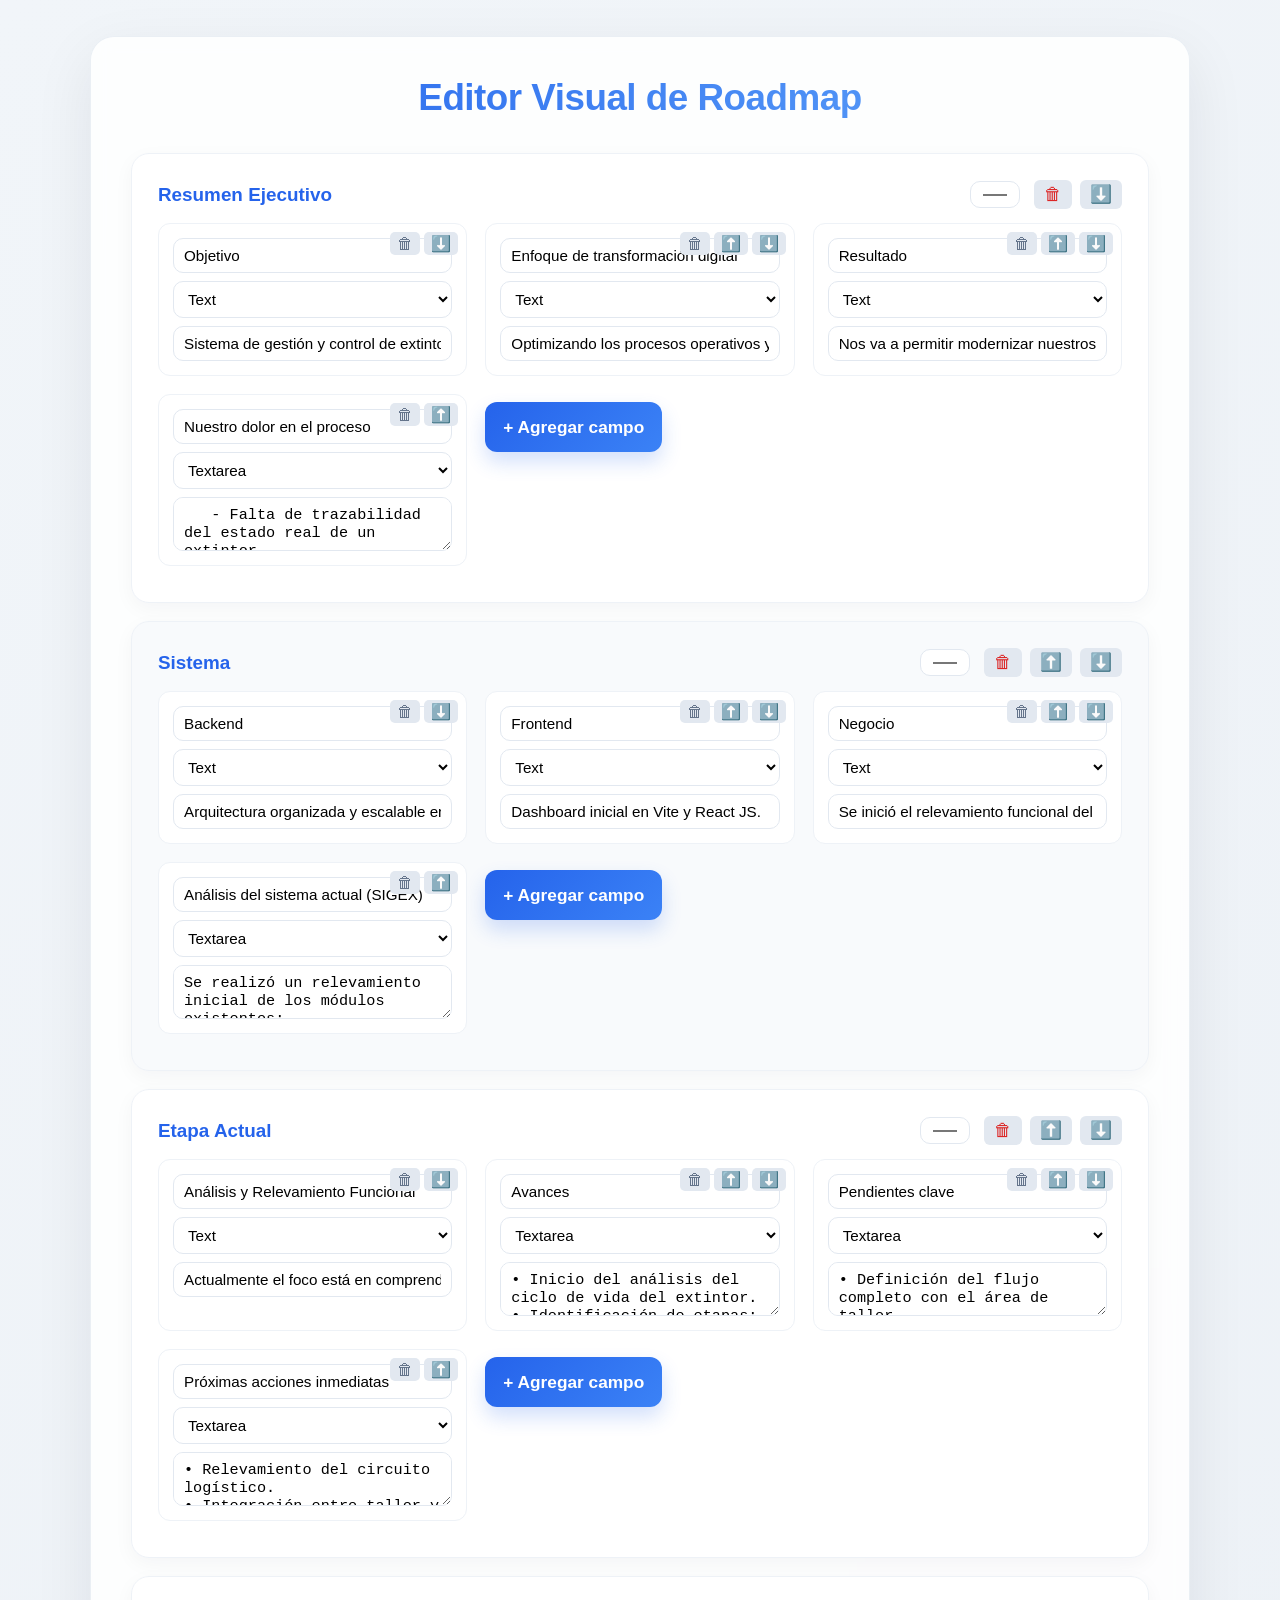
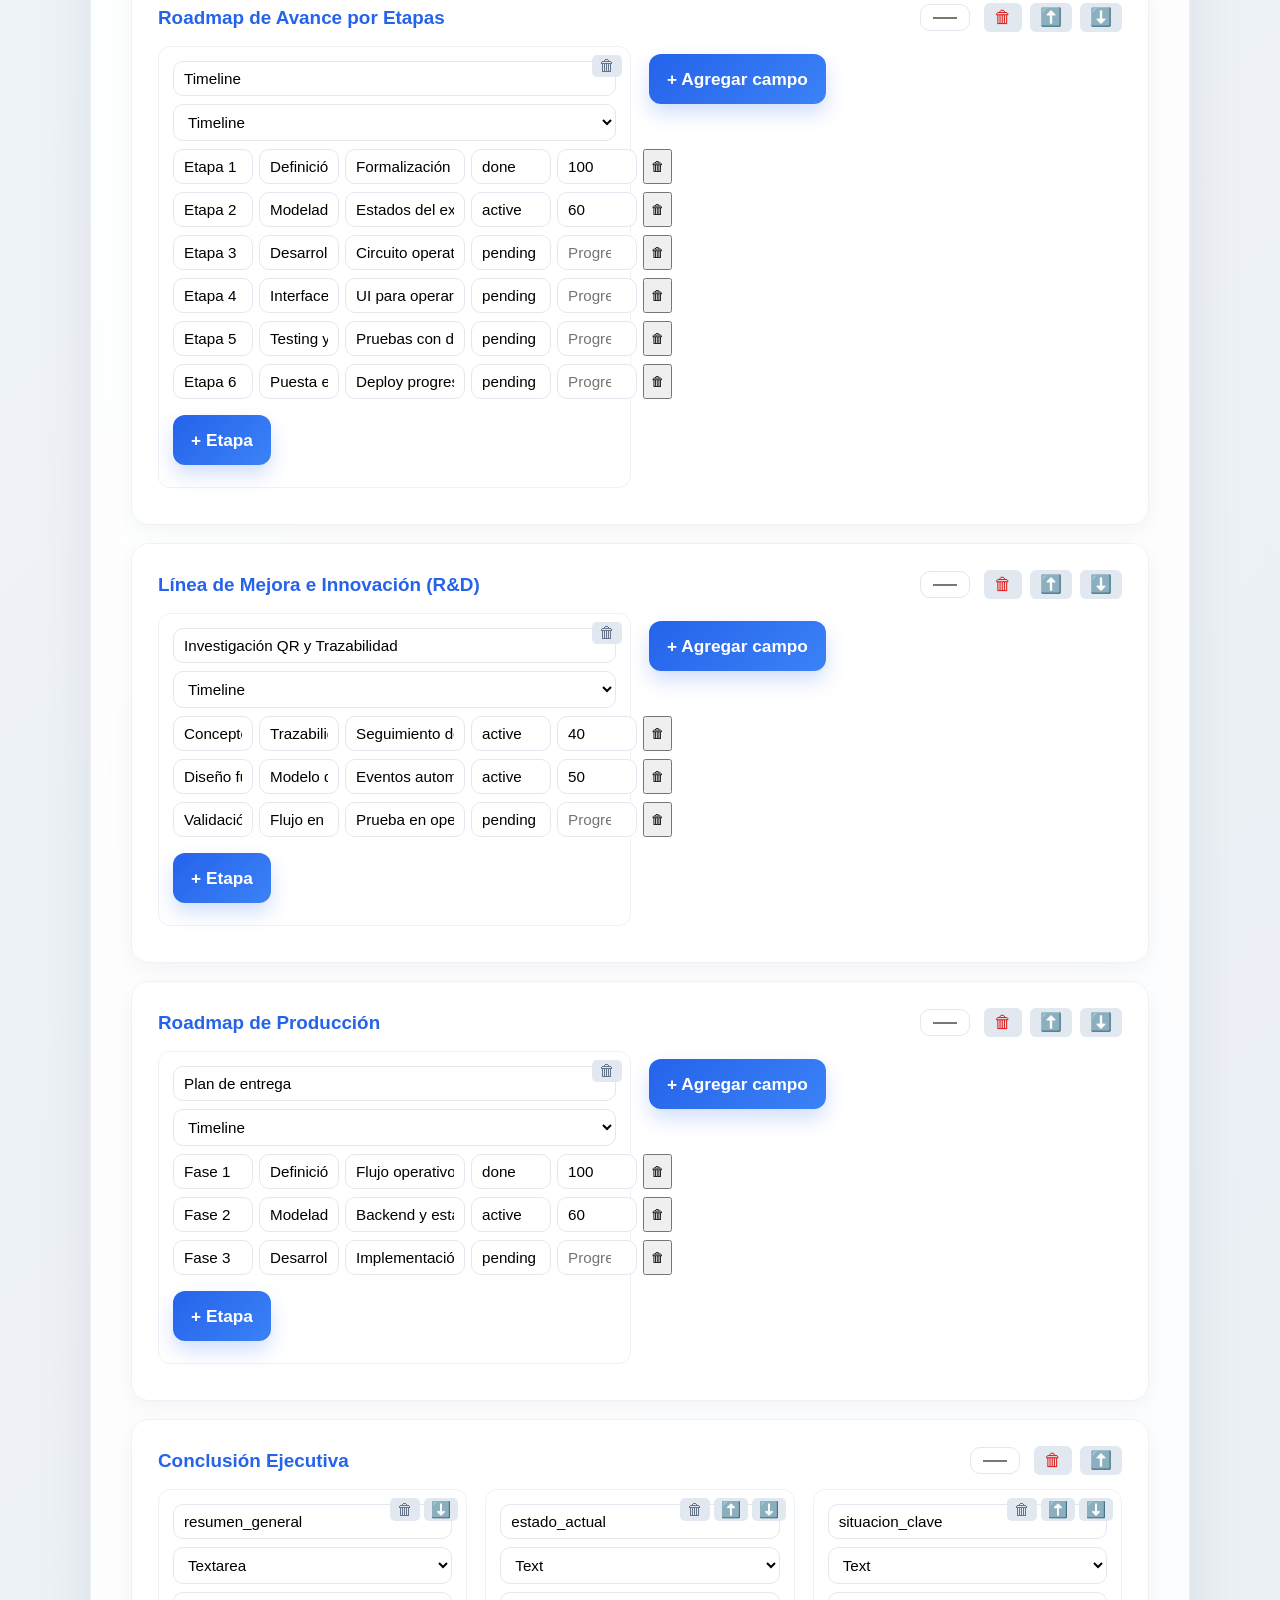
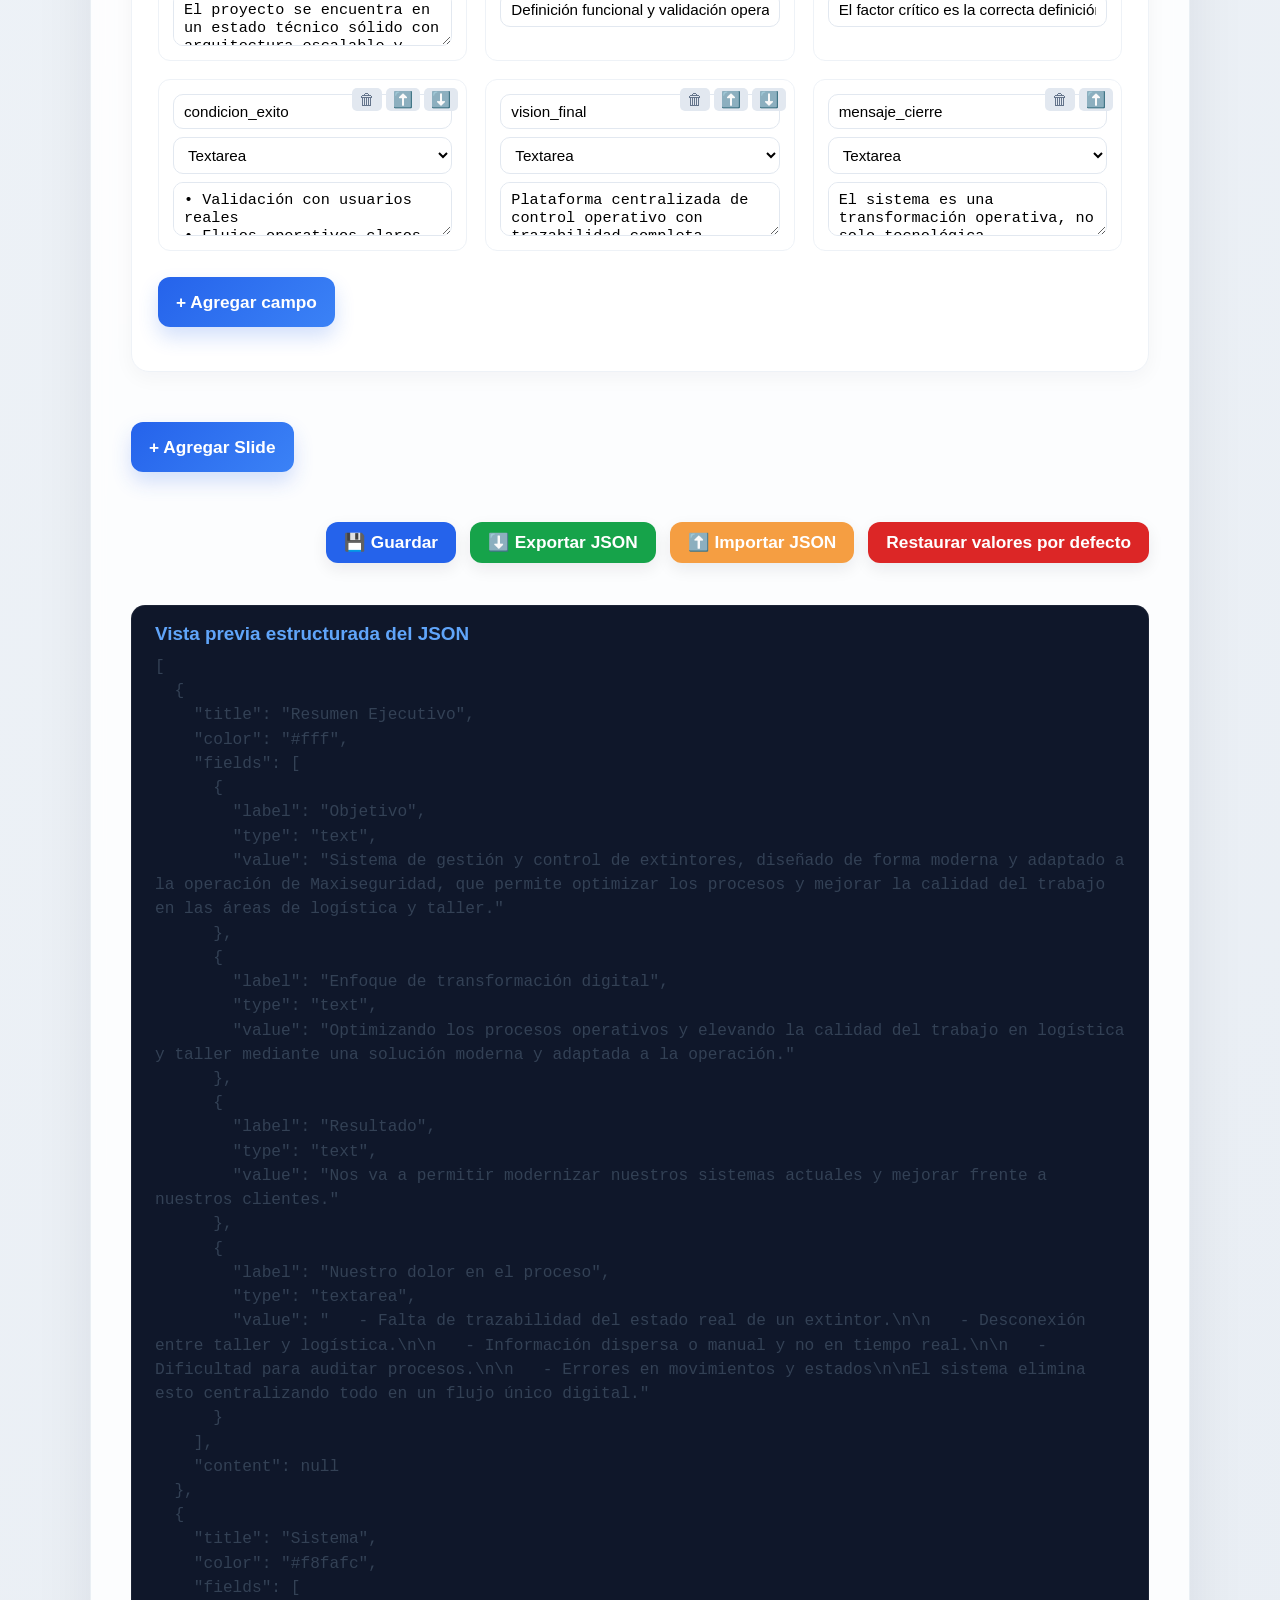
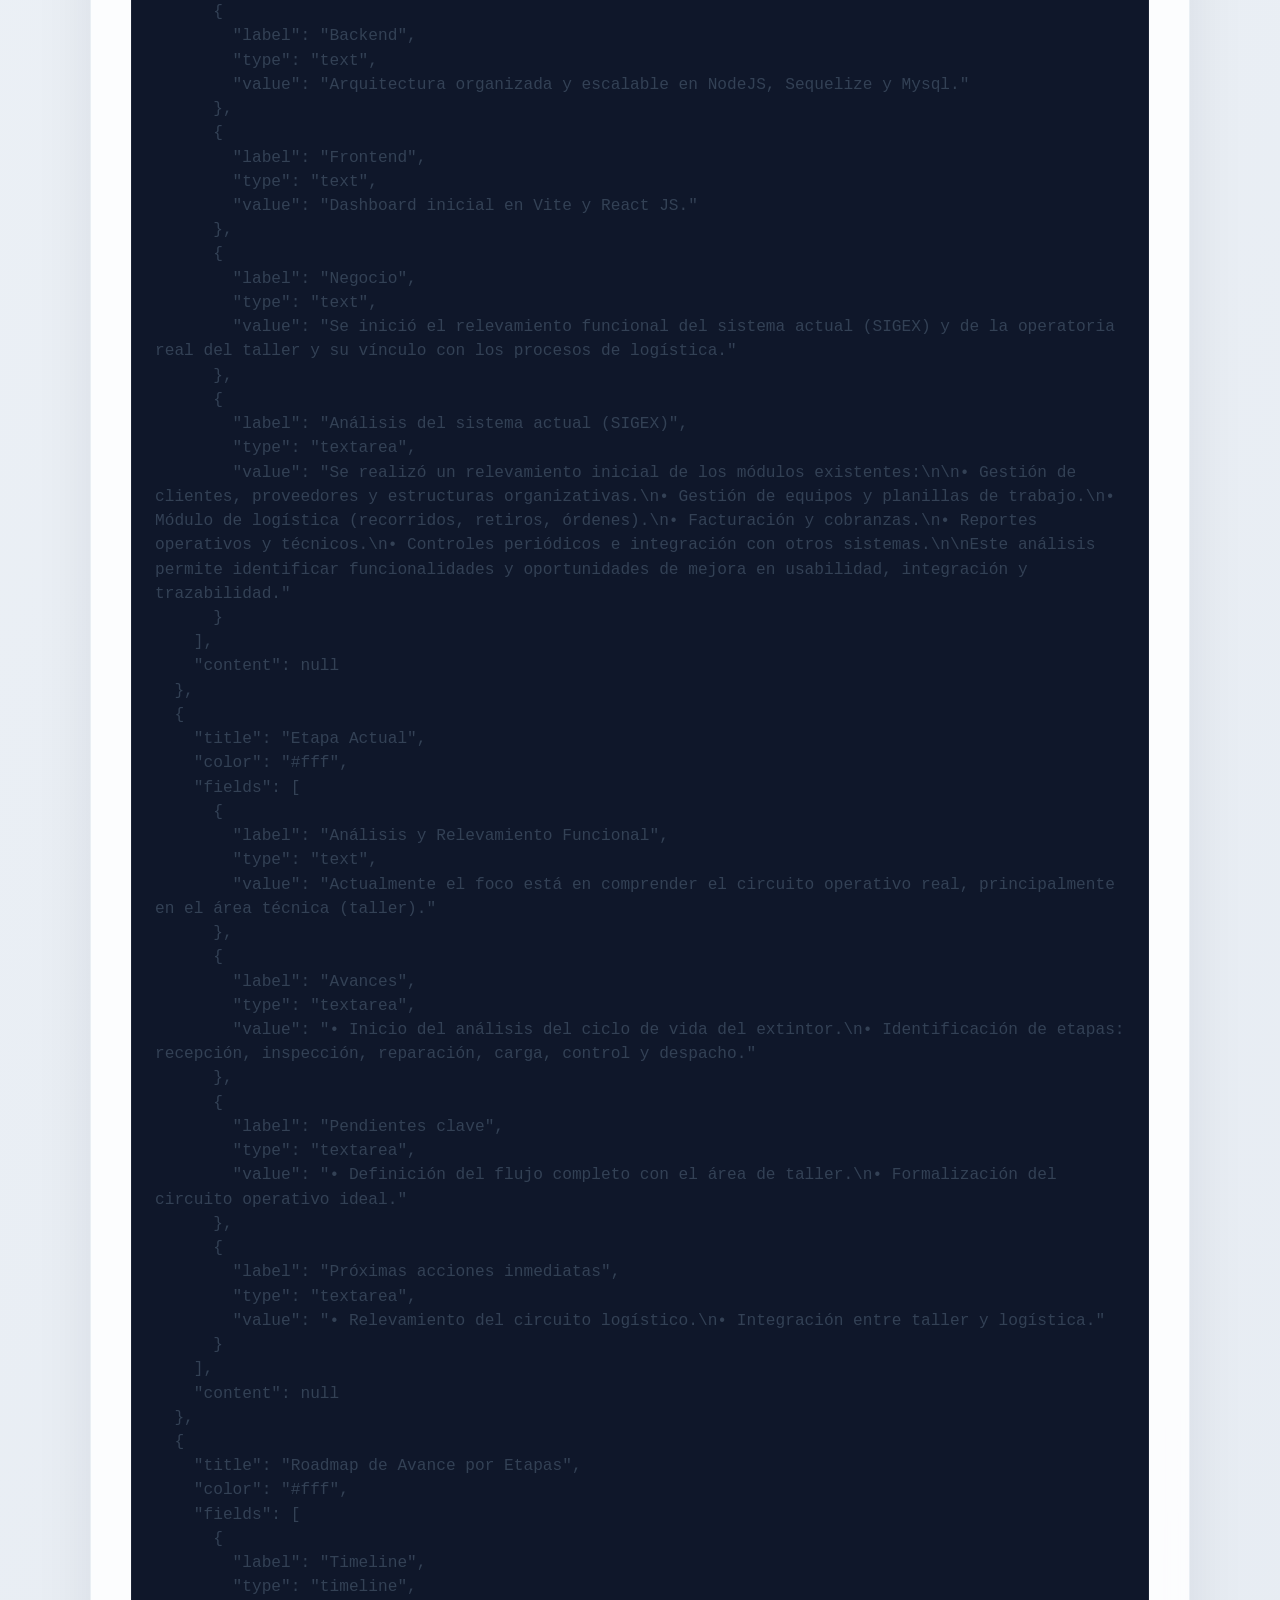
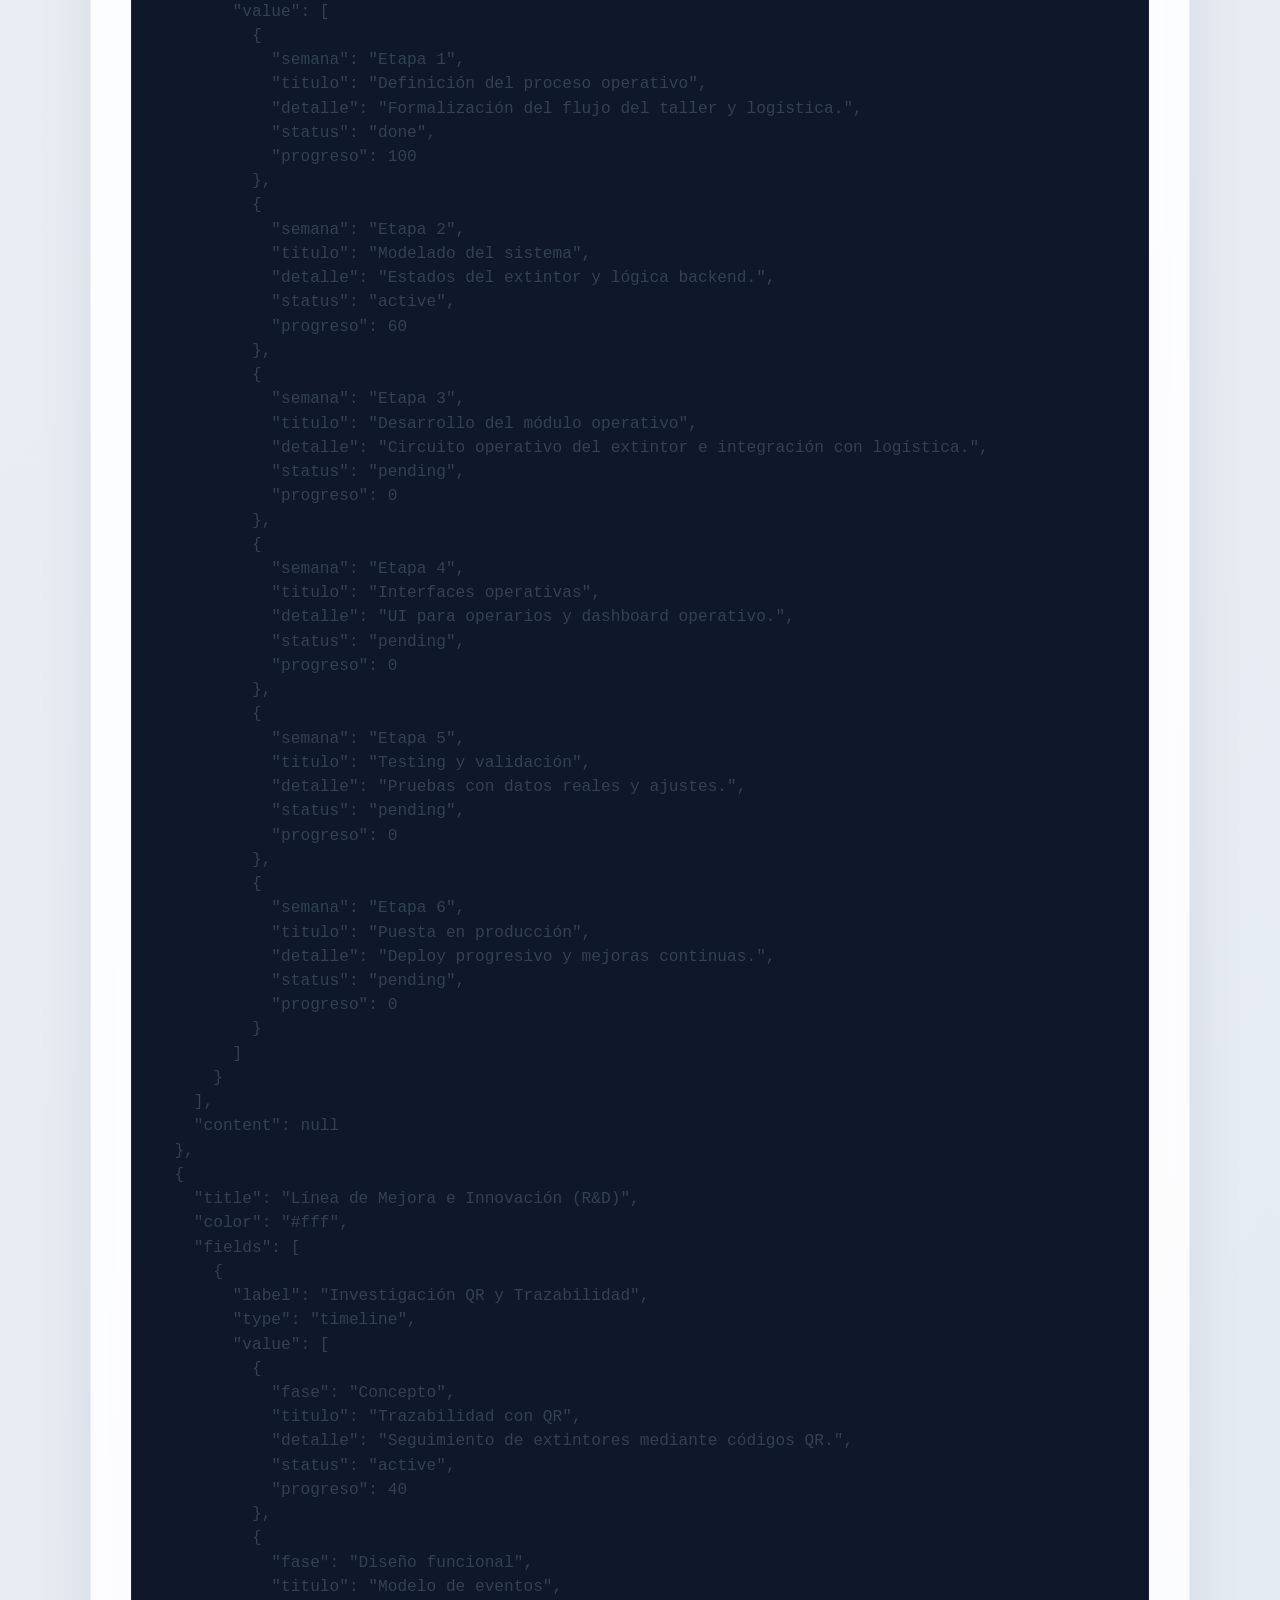
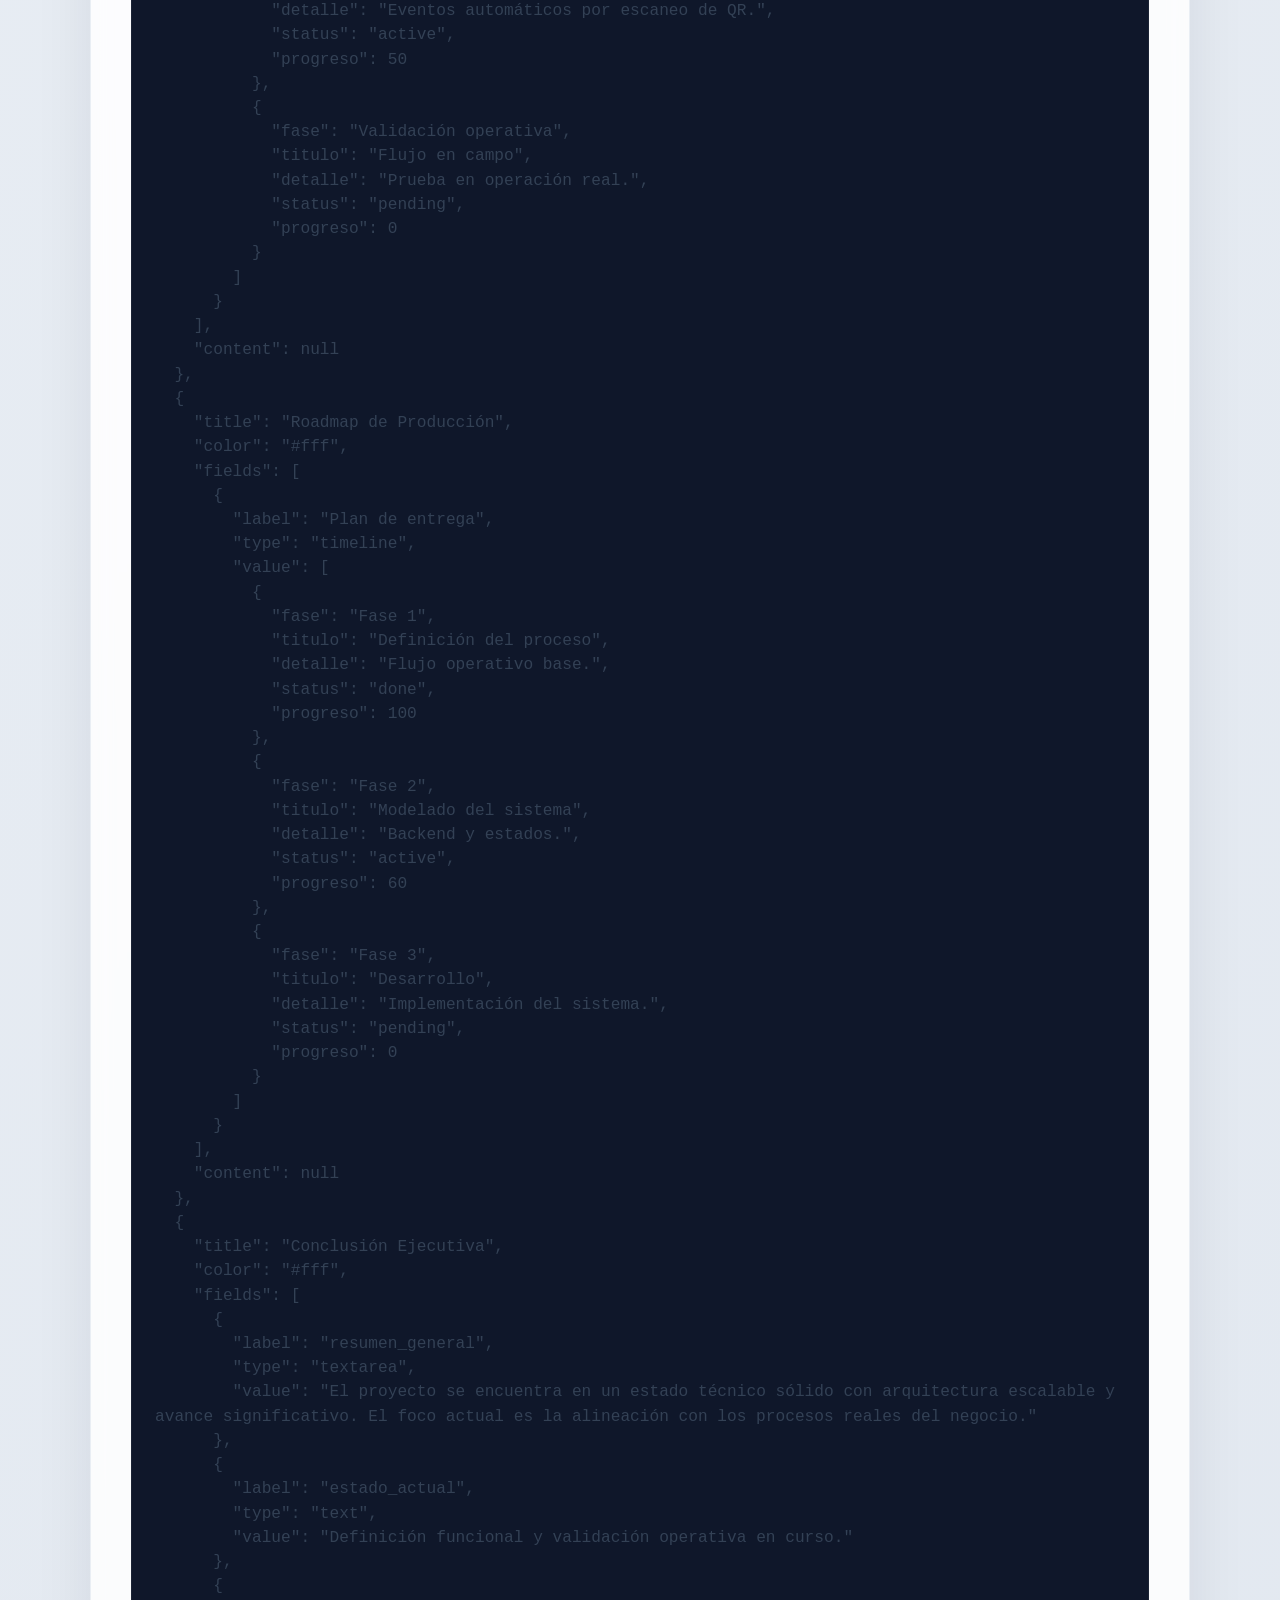
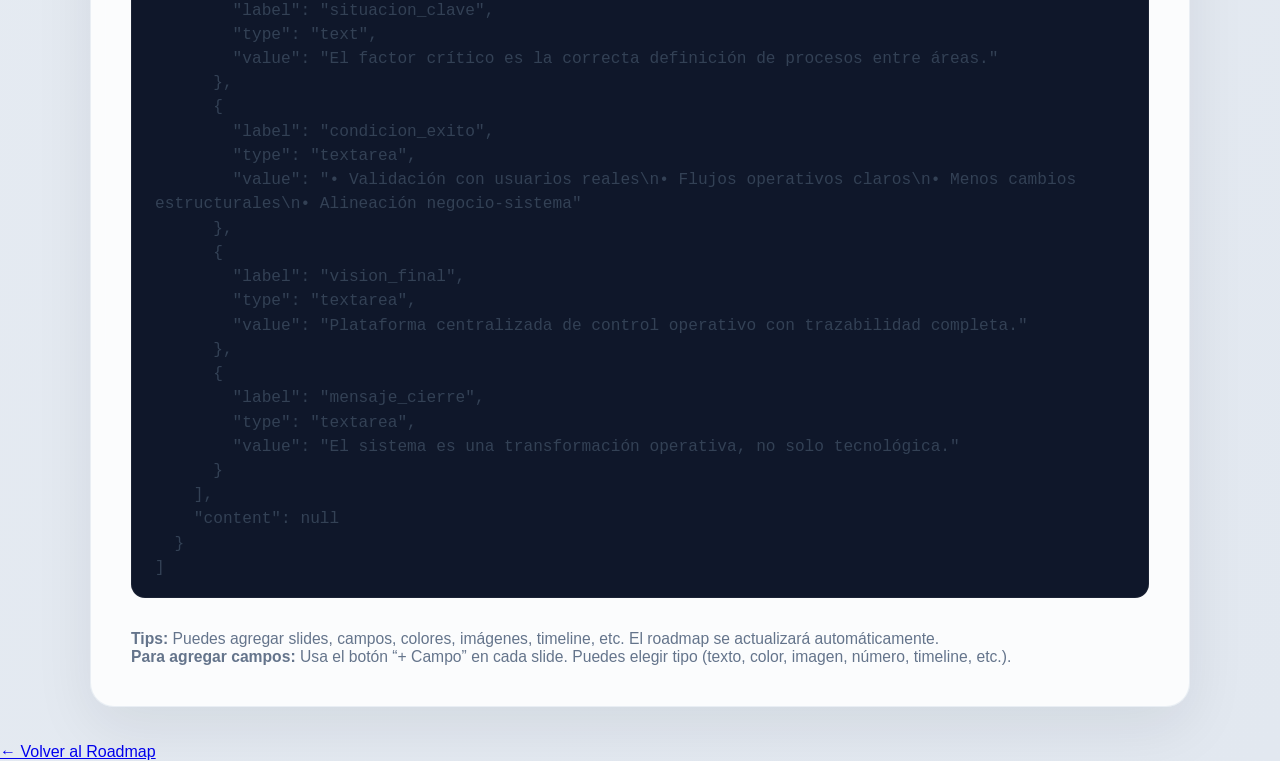
==== commit f4192edb: "Correcciones en el editor" ====
--- a/editor.html
+++ b/editor.html
@@ -1,5 +1,6 @@
 <!DOCTYPE html>
 <html lang="es">
+
 <head>
   <meta charset="UTF-8">
   <title>Editor Visual de Roadmap</title>
@@ -14,18 +15,22 @@
       --text: #0f172a;
       --muted: #64748b;
     }
-    * { box-sizing: border-box; }
-        /* Toast flotante */
+
+    * {
+      box-sizing: border-box;
+    }
+
+    /* Toast flotante */
     .toast {
       position: fixed;
       right: 32px;
       bottom: 32px;
       min-width: 220px;
       max-width: 340px;
-      background: rgba(30,41,59,0.96);
+      background: rgba(30, 41, 59, 0.96);
       color: #fff;
       border-radius: 16px;
-      box-shadow: 0 12px 48px 0 rgba(30,41,59,0.25), 0 2px 8px 0 rgba(37,99,235,0.13);
+      box-shadow: 0 12px 48px 0 rgba(30, 41, 59, 0.25), 0 2px 8px 0 rgba(37, 99, 235, 0.13);
       padding: 18px 32px;
       font-size: 1.13rem;
       font-weight: 600;
@@ -40,24 +45,29 @@
       border: none;
       letter-spacing: 0.01em;
     }
+
     .toast.toast-show {
       opacity: 1;
       pointer-events: auto;
       transform: translateY(0) scale(1);
     }
+
     .toast.toast-error {
-      background: rgba(220,38,38,0.98);
+      background: rgba(220, 38, 38, 0.98);
       color: #fff;
     }
+
     .toast.toast-success {
-      background: rgba(22,163,74,0.98);
+      background: rgba(22, 163, 74, 0.98);
       color: #fff;
     }
+
     .toast .toast-icon {
       font-size: 1.35em;
       margin-right: 6px;
       display: inline-block;
     }
+
     /* Fondo gradiente SaaS */
     body {
       margin: 0;
@@ -66,15 +76,16 @@
       color: var(--text);
       min-height: 100vh;
     }
+
     /* Contenedor premium glass */
     .editor-container {
-      background: rgba(255,255,255,0.85);
+      background: rgba(255, 255, 255, 0.85);
       backdrop-filter: blur(10px);
-      border: 1px solid rgba(226,232,240,0.7);
+      border: 1px solid rgba(226, 232, 240, 0.7);
       margin: 36px auto;
       padding: 40px;
       border-radius: 24px;
-      box-shadow: 0 20px 60px rgba(15,23,42,0.08);
+      box-shadow: 0 20px 60px rgba(15, 23, 42, 0.08);
       max-width: 1100px;
       width: 98vw;
       min-width: 340px;
@@ -82,6 +93,7 @@
       flex-direction: column;
       gap: 24px;
     }
+
     /* Título gradiente tipo producto */
     h1 {
       font-size: 2.3rem;
@@ -93,33 +105,38 @@
       margin-bottom: 10px;
       margin-top: 0;
     }
+
     .slides-list {
       display: flex;
       flex-direction: column;
       gap: 18px;
       margin-bottom: 18px;
     }
+
     /* Slide card premium */
     .slide-card {
       background: #ffffff;
       border-radius: 18px;
       padding: 26px;
       border: 1px solid #eef2f7;
-      box-shadow: 0 6px 20px rgba(15,23,42,0.04);
+      box-shadow: 0 6px 20px rgba(15, 23, 42, 0.04);
       transition: all 0.25s ease;
       position: relative;
       margin-bottom: 18px;
     }
+
     .slide-card:hover {
       transform: translateY(-2px);
-      box-shadow: 0 18px 50px rgba(37,99,235,0.12);
-    }
+      box-shadow: 0 18px 50px rgba(37, 99, 235, 0.12);
+    }
+
     .slide-header {
       display: flex;
       align-items: center;
       gap: 14px;
       margin-bottom: 14px;
     }
+
     .slide-header input[type="text"] {
       font-size: 1.18rem;
       font-weight: 600;
@@ -130,11 +147,13 @@
       flex: 1;
       padding: 2px 0;
     }
+
     .slide-actions {
       margin-left: auto;
       display: flex;
       gap: 8px;
     }
+
     .slide-actions button {
       background: #e2e8f0;
       color: var(--danger);
@@ -145,15 +164,18 @@
       cursor: pointer;
       transition: background 0.18s;
     }
+
     .slide-actions button:hover {
       background: #fee2e2;
     }
+
     .fields-list {
       display: grid;
       grid-template-columns: repeat(auto-fit, minmax(260px, 1fr));
       gap: 18px;
       margin-bottom: 10px;
     }
+
     /* Field card pro */
     .field-card {
       background: #ffffff;
@@ -167,11 +189,13 @@
       gap: 8px;
       position: relative;
     }
+
     .field-card:hover {
       transform: scale(1.01);
       border-color: #c7d2fe;
-      box-shadow: 0 10px 25px rgba(37,99,235,0.08);
-    }
+      box-shadow: 0 10px 25px rgba(37, 99, 235, 0.08);
+    }
+
     .field-actions {
       position: absolute;
       top: 8px;
@@ -179,6 +203,7 @@
       display: flex;
       gap: 4px;
     }
+
     .field-actions button {
       background: #e2e8f0;
       color: var(--muted);
@@ -189,10 +214,12 @@
       cursor: pointer;
       transition: background 0.18s, color 0.18s;
     }
+
     .field-actions button:hover {
       background: #fee2e2;
       color: var(--danger);
     }
+
     /* Botón add tipo app moderna */
     .add-btn {
       background: linear-gradient(135deg, #2563eb, #3b82f6);
@@ -200,7 +227,7 @@
       border-radius: 12px;
       padding: 10px 18px;
       font-weight: 600;
-      box-shadow: 0 10px 20px rgba(37,99,235,0.2);
+      box-shadow: 0 10px 20px rgba(37, 99, 235, 0.2);
       transition: all 0.2s ease;
       border: none;
       margin-top: 8px;
@@ -210,10 +237,12 @@
       width: fit-content;
       height: 50px;
     }
+
     .add-btn:hover {
       transform: translateY(-1px);
-      box-shadow: 0 14px 30px rgba(37,99,235,0.3);
-    }
+      box-shadow: 0 14px 30px rgba(37, 99, 235, 0.3);
+    }
+
     /* Acciones jerarquía visual */
     .actions {
       display: flex;
@@ -221,42 +250,68 @@
       justify-content: flex-end;
       margin-top: 18px;
     }
+
     .actions button {
       border-radius: 12px;
       padding: 10px 18px;
       font-weight: 600;
       transition: all 0.2s ease;
-      box-shadow: 0 6px 16px rgba(15,23,42,0.08);
+      box-shadow: 0 6px 16px rgba(15, 23, 42, 0.08);
       font-size: 1.08rem;
       border: none;
       cursor: pointer;
     }
+
     .actions button:hover {
       transform: translateY(-1px);
     }
-    .actions button:nth-child(1) { background: var(--primary); color: #fff; }
-    .actions button:nth-child(1):hover { background: #1746a2; }
-    .actions button:nth-child(2) { background: #16a34a; color: #fff; }
-    .actions button:nth-child(2):hover { background: #0e7c2f; }
-    .actions button:nth-child(3) { background: #f59e42; color: #fff; }
-    .actions button:nth-child(3):hover { background: #b45309; }
+
+    .actions button:nth-child(1) {
+      background: var(--primary);
+      color: #fff;
+    }
+
+    .actions button:nth-child(1):hover {
+      background: #1746a2;
+    }
+
+    .actions button:nth-child(2) {
+      background: #16a34a;
+      color: #fff;
+    }
+
+    .actions button:nth-child(2):hover {
+      background: #0e7c2f;
+    }
+
+    .actions button:nth-child(3) {
+      background: #f59e42;
+      color: #fff;
+    }
+
+    .actions button:nth-child(3):hover {
+      background: #b45309;
+    }
+
     /* Preview panel técnico */
     .preview-container {
       background: #0f172a;
       color: #e2e8f0;
       border-radius: 14px;
       padding: 18px 24px;
-      box-shadow: inset 0 0 0 1px rgba(255,255,255,0.05);
+      box-shadow: inset 0 0 0 1px rgba(255, 255, 255, 0.05);
       margin-top: 18px;
       overflow-x: auto;
       max-width: 100%;
     }
+
     .preview-title {
       color: #60a5fa;
       font-size: 1.18rem;
       font-weight: 600;
       margin-bottom: 10px;
     }
+
     .preview-container pre {
       white-space: pre-wrap;
       word-break: break-word;
@@ -270,14 +325,18 @@
       max-width: 100%;
       overflow-x: auto;
     }
+
     .error {
       color: var(--danger);
       font-weight: 600;
       margin-bottom: 8px;
       text-align: center;
     }
+
     /* Inputs modernos */
-    input, textarea, select {
+    input,
+    textarea,
+    select {
       border: 1px solid #e2e8f0;
       border-radius: 10px;
       padding: 8px 10px;
@@ -286,9 +345,12 @@
       transition: all 0.2s;
       background: #fff;
     }
-    input:focus, textarea:focus, select:focus {
+
+    input:focus,
+    textarea:focus,
+    select:focus {
       border-color: #2563eb;
-      box-shadow: 0 0 0 4px rgba(37,99,235,0.08);
+      box-shadow: 0 0 0 4px rgba(37, 99, 235, 0.08);
     }
 
     /* Scrollbar custom */
@@ -296,21 +358,32 @@
       scrollbar-width: thin;
       scrollbar-color: #cbd5e1 transparent;
     }
+
     ::-webkit-scrollbar {
       width: 8px;
     }
+
     ::-webkit-scrollbar-thumb {
       background: #cbd5e1;
       border-radius: 8px;
     }
 
     @media (max-width: 700px) {
-      .editor-container { padding: 16px 2vw; }
-      .slide-card { padding: 12px 4vw; }
-      .fields-list { grid-template-columns: 1fr; }
+      .editor-container {
+        padding: 16px 2vw;
+      }
+
+      .slide-card {
+        padding: 12px 4vw;
+      }
+
+      .fields-list {
+        grid-template-columns: 1fr;
+      }
     }
   </style>
 </head>
+
 <body>
   <div class="editor-container">
     <div id="toast" class="toast"></div>
@@ -322,7 +395,8 @@
       <button onclick="saveAll()">💾 Guardar</button>
       <button onclick="exportJSON()">⬇️ Exportar JSON</button>
       <button onclick="importJSON()">⬆️ Importar JSON</button>
-      <button onclick="restoreDefaults()" style="background:var(--danger);color:#fff;">Restaurar valores por defecto</button>
+      <button onclick="restoreDefaults()" style="background:var(--danger);color:#fff;">Restaurar valores por
+        defecto</button>
       <input type="file" id="importFile" accept="application/json" style="display:none" />
     </div>
     <div class="preview-container">
@@ -330,93 +404,18 @@
       <pre id="jsonPreview" style="font-size:1.01rem;line-height:1.5;color:#334155;"></pre>
     </div>
     <div style="font-size:0.98rem;color:#64748b;margin-top:8px;max-width:900px;">
-      <b>Tips:</b> Puedes agregar slides, campos, colores, imágenes, timeline, etc. El roadmap se actualizará automáticamente.<br>
-      <b>Para agregar campos:</b> Usa el botón “+ Campo” en cada slide. Puedes elegir tipo (texto, color, imagen, número, timeline, etc.).
+      <b>Tips:</b> Puedes agregar slides, campos, colores, imágenes, timeline, etc. El roadmap se actualizará
+      automáticamente.<br>
+      <b>Para agregar campos:</b> Usa el botón “+ Campo” en cada slide. Puedes elegir tipo (texto, color, imagen,
+      número, timeline, etc.).
     </div>
   </div>
   <div class="back-link">
-    <a href="roadmap.html">&#8592; Volver al Roadmap</a>
+    <a href="index.html">&#8592; Volver al Roadmap</a>
   </div>
   <script>
     // --- Estructura dinámica homogénea ---
     const defaultSlides = [
-      {
-        title: "Resumen Ejecutivo",
-        color: "#fff",
-        fields: [
-          { label: "Objetivo", type: "text", value: "Sistema de gestión y control de extintores, diseñado de forma moderna y adaptado a la operación de Maxiseguridad, que permite optimizar los procesos y mejorar la calidad del trabajo en las áreas de logística y taller." },
-          { label: "Enfoque de transformación digital", type: "text", value: "Optimizando los procesos operativos y elevando la calidad del trabajo en logística y taller mediante una solución moderna y adaptada a la operación." },
-          { label: "Resultado", type: "text", value: "Nos va a permitir modernizar nuestros sistemas actuales y mejorar frente a nuestros clientes." },
-          { label: "Nuestro dolor en el proceso", type: "textarea", value: "   - Falta de trazabilidad del estado real de un extintor.\n\n   - Desconexión entre taller y logística.\n\n   - Información dispersa o manual y no en tiempo real.\n\n   - Dificultad para auditar procesos.\n\n   - Errores en movimientos y estados\n\nEl sistema elimina esto centralizando todo en un flujo único digital." }
-        ],
-        content: null
-      },
-      {
-        title: "Sistema",
-        color: "#f8fafc",
-        fields: [
-          { label: "Backend", type: "text", value: "Arquitectura organizada y escalable en NodeJS, Sequelize y Mysql." },
-          { label: "Frontend", type: "text", value: "Dashboard inicial en Vite y React JS." },
-          { label: "Negocio", type: "text", value: "Se inició el relevamiento funcional del sistema actual (SIGEX) y de la operatoria real del taller y su vinculo con los procesos de logistica," },
-          { label: "Análisis del sistema actual (SIGEX)", type: "textarea", value: "Se realizó un relevamiento inicial de los módulos existentes, entre ellos:\n\n•Gestión de clientes, proveedores y estructuras organizativas.\n\n•Gestión de equipos y planillas de trabajo.\n\n•Módulo de logística (recorridos, retiros, órdenes).\n\n•Facturación y cobranzas.\n\n•Reportes operativos y técnicos.\n\n•Controles periódicos e integración con otros sistemas.\n\nEste análisis permite identificar tanto las funcionalidades necesarias como las oportunidades de mejora en términos de usabilidad, integración y trazabilidad.\n" }
-        ],
-        content: null
-      },
-      {
-        title: "Etapa Actual",
-        color: "#fff",
-        fields: [
-          { label: "Análisis y Relevamiento Funcional", type: "text", value: "Actualmente el foco está en comprender el circuito operativo real, principalmente en el área técnica (taller)." },
-          { label: "Avances", type: "textarea", value: "•Inicio del análisis del ciclo de vida del extintor (desde ingreso al taller hasta egreso). \n\n•Identificación preliminar de etapas del proceso (recepción, inspección, reparación, carga, control, despacho)." },
-          { label: "Pendientes clave", type: "textarea", value: "•Definición del flujo completo junto al responsable del área de taller.\n\n•Formalización del circuito operativo ideal para su posterior implementación.\n" },
-          { label: "Próximas acciones inmediatas", type: "textarea", value: "•Relevamiento del circuito logístico.\n\n•Identificación de puntos de integración entre taller y logística.\n\n" }
-        ],
-        content: null
-      },
-      {
-        title: "Roadmap de Avance por Etapas",
-        color: "#fff",
-        fields: [
-          { label: "Timeline", type: "timeline", value: [
-            { semana: "Etapa 1", titulo: "Definición del proceso operativo", detalle: "Formalización del flujo del taller, relevamiento del circuito logístico e identificación de puntos de integración entre áreas.", status: "done", progreso: 100 },
-            { semana: "Etapa 2", titulo: "Modelado del sistema", detalle: "Definición de estados del extintor, modelado de eventos y transiciones, y diseño de la estructura de datos y lógica backend.", status: "active", progreso: 60 },
-            { semana: "Etapa 3", titulo: "Desarrollo del módulo operativo", detalle: "Implementación del circuito operativo del extintor, registro de tareas técnicas, control de insumos e integración con logística (salidas y despachos).", status: "pending", progreso: 0 },
-            { semana: "Etapa 4", titulo: "Desarrollo de interfaces", detalle: "Interfaces optimizadas para operarios con foco en velocidad y simplicidad, dashboard de seguimiento operativo y mejora de experiencia de usuario.", status: "pending", progreso: 0 },
-            { semana: "Etapa 5", titulo: "Facturación y administración", detalle: "Generación de órdenes de facturación, vinculación con clientes y servicios, y desarrollo de reportes de gestión.", status: "pending", progreso: 0 },
-            { semana: "Etapa 6", titulo: "Testing y validación operativa", detalle: "Pruebas con datos reales, validación de roles y seguridad, y ajustes basados en el uso operativo.", status: "pending", progreso: 0 },
-            { semana: "Etapa 7", titulo: "Puesta en producción", detalle: "Implementación progresiva del sistema, acompañamiento a usuarios finales y ciclo de mejoras continuas en base a feedback operativo.", status: "pending", progreso: 0 }
-          ] }
-        ],
-        content: null
-      },
-      {
-        title: "Línea de Mejora e Innovación (R&D)",
-        color: "#fff",
-        fields: [
-          { label: "Investigación QR y Trazabilidad", type: "timeline", value: [
-            { fase: "Concepto", titulo: "Trazabilidad en tiempo real con QR", detalle: "Evaluación de un sistema para digitalizar el seguimiento del extintor a través de códigos QR y eventos en tiempo real.", status: "active", progreso: 40 },
-            { fase: "Diseño funcional", titulo: "Modelo de eventos y escaneo", detalle: "Definición de cómo el escaneo de QR genera eventos, actualiza estados y registra movimientos automáticamente.", status: "active", progreso: 50 },
-            { fase: "Validación operativa", titulo: "Flujo en campo", detalle: "Análisis del impacto en taller y logística, validación de usabilidad en operación real.", status: "pending", progreso: 0 },
-            { fase: "Beneficios esperados", titulo: "Impacto operativo", detalle: "Reducción de carga manual, mejora de trazabilidad y visibilidad en tiempo real entre áreas.", status: "pending", progreso: 0 }
-          ] }
-        ],
-        content: null
-      },
-      {
-        title: "Roadmap de Producción",
-        color: "#fff",
-        fields: [
-          { label: "Plan de entrega", type: "timeline", value: [
-            { fase: "Fase 1", titulo: "Definición del proceso operativo", detalle: "Formalización del flujo del taller, circuito logístico e integración entre áreas.", status: "done", progreso: 100 },
-            { fase: "Fase 2", titulo: "Modelado del sistema", detalle: "Definición de estados del extintor, eventos y estructura backend.", status: "active", progreso: 60 },
-            { fase: "Fase 3", titulo: "Desarrollo del módulo operativo", detalle: "Circuito operativo del extintor, tareas técnicas e integración con logística.", status: "pending", progreso: 0 },
-            { fase: "Fase 4", titulo: "Interfaces operativas", detalle: "UI para operarios, dashboard y optimización de experiencia de uso.", status: "pending", progreso: 0 },
-            { fase: "Fase 5", titulo: "Testing y validación", detalle: "Pruebas con datos reales, validación de roles y ajustes operativos.", status: "pending", progreso: 0 },
-            { fase: "Fase 6", titulo: "Puesta en producción", detalle: "Deploy progresivo, acompañamiento a usuarios y mejoras continuas.", status: "pending", progreso: 0 }
-          ] }
-        ],
-        content: null
-      },
         {
           "title": "Resumen Ejecutivo",
           "color": "#fff",
@@ -460,12 +459,12 @@
             {
               "label": "Negocio",
               "type": "text",
-              "value": "Se inició el relevamiento funcional del sistema actual (SIGEX) y de la operatoria real del taller y su vinculo con los procesos de logistica."
+              "value": "Se inició el relevamiento funcional del sistema actual (SIGEX) y de la operatoria real del taller y su vínculo con los procesos de logística."
             },
             {
               "label": "Análisis del sistema actual (SIGEX)",
               "type": "textarea",
-              "value": "Se realizó un relevamiento inicial de los módulos existentes, entre ellos:\n\n• Gestión de clientes, proveedores y estructuras organizativas.\n• Gestión de equipos y planillas de trabajo.\n• Módulo de logística (recorridos, retiros, órdenes).\n• Facturación y cobranzas.\n• Reportes operativos y técnicos.\n• Controles periódicos e integración con otros sistemas.\n\nEste análisis permite identificar tanto las funcionalidades necesarias como las oportunidades de mejora en términos de usabilidad, integración y trazabilidad."
+              "value": "Se realizó un relevamiento inicial de los módulos existentes:\n\n• Gestión de clientes, proveedores y estructuras organizativas.\n• Gestión de equipos y planillas de trabajo.\n• Módulo de logística (recorridos, retiros, órdenes).\n• Facturación y cobranzas.\n• Reportes operativos y técnicos.\n• Controles periódicos e integración con otros sistemas.\n\nEste análisis permite identificar funcionalidades y oportunidades de mejora en usabilidad, integración y trazabilidad."
             }
           ]
         },
@@ -481,17 +480,17 @@
             {
               "label": "Avances",
               "type": "textarea",
-              "value": "• Inicio del análisis del ciclo de vida del extintor (desde ingreso al taller hasta egreso).\n• Identificación preliminar de etapas del proceso (recepción, inspección, reparación, carga, control, despacho)."
+              "value": "• Inicio del análisis del ciclo de vida del extintor.\n• Identificación de etapas: recepción, inspección, reparación, carga, control y despacho."
             },
             {
               "label": "Pendientes clave",
               "type": "textarea",
-              "value": "• Definición del flujo completo junto al responsable del área de taller.\n• Formalización del circuito operativo ideal para su posterior implementación."
+              "value": "• Definición del flujo completo con el área de taller.\n• Formalización del circuito operativo ideal."
             },
             {
               "label": "Próximas acciones inmediatas",
               "type": "textarea",
-              "value": "• Relevamiento del circuito logístico.\n• Identificación de puntos de integración entre taller y logística."
+              "value": "• Relevamiento del circuito logístico.\n• Integración entre taller y logística."
             }
           ]
         },
@@ -516,6 +515,100 @@
                   "detalle": "Estados del extintor y lógica backend.",
                   "status": "active",
                   "progreso": 60
+                },
+                {
+                  "semana": "Etapa 3",
+                  "titulo": "Desarrollo del módulo operativo",
+                  "detalle": "Circuito operativo del extintor e integración con logística.",
+                  "status": "pending",
+                  "progreso": 0
+                },
+                {
+                  "semana": "Etapa 4",
+                  "titulo": "Interfaces operativas",
+                  "detalle": "UI para operarios y dashboard operativo.",
+                  "status": "pending",
+                  "progreso": 0
+                },
+                {
+                  "semana": "Etapa 5",
+                  "titulo": "Testing y validación",
+                  "detalle": "Pruebas con datos reales y ajustes.",
+                  "status": "pending",
+                  "progreso": 0
+                },
+                {
+                  "semana": "Etapa 6",
+                  "titulo": "Puesta en producción",
+                  "detalle": "Deploy progresivo y mejoras continuas.",
+                  "status": "pending",
+                  "progreso": 0
+                }
+              ]
+            }
+          ]
+        },
+        {
+          "title": "Línea de Mejora e Innovación (R&D)",
+          "color": "#fff",
+          "fields": [
+            {
+              "label": "Investigación QR y Trazabilidad",
+              "type": "timeline",
+              "value": [
+                {
+                  "fase": "Concepto",
+                  "titulo": "Trazabilidad con QR",
+                  "detalle": "Seguimiento de extintores mediante códigos QR.",
+                  "status": "active",
+                  "progreso": 40
+                },
+                {
+                  "fase": "Diseño funcional",
+                  "titulo": "Modelo de eventos",
+                  "detalle": "Eventos automáticos por escaneo de QR.",
+                  "status": "active",
+                  "progreso": 50
+                },
+                {
+                  "fase": "Validación operativa",
+                  "titulo": "Flujo en campo",
+                  "detalle": "Prueba en operación real.",
+                  "status": "pending",
+                  "progreso": 0
+                }
+              ]
+            }
+          ]
+        },
+        {
+          "title": "Roadmap de Producción",
+          "color": "#fff",
+          "fields": [
+            {
+              "label": "Plan de entrega",
+              "type": "timeline",
+              "value": [
+                {
+                  "fase": "Fase 1",
+                  "titulo": "Definición del proceso",
+                  "detalle": "Flujo operativo base.",
+                  "status": "done",
+                  "progreso": 100
+                },
+                {
+                  "fase": "Fase 2",
+                  "titulo": "Modelado del sistema",
+                  "detalle": "Backend y estados.",
+                  "status": "active",
+                  "progreso": 60
+                },
+                {
+                  "fase": "Fase 3",
+                  "titulo": "Desarrollo",
+                  "detalle": "Implementación del sistema.",
+                  "status": "pending",
+                  "progreso": 0
                 }
               ]
             }
@@ -528,36 +621,36 @@
             {
               "label": "resumen_general",
               "type": "textarea",
-              "value": "El proyecto se encuentra en un estado técnico sólido, con una arquitectura escalable y un avance significativo en el desarrollo del sistema de gestión. Actualmente, el foco principal no está en la construcción tecnológica, sino en la alineación precisa del sistema con los procesos operativos reales del negocio."
+              "value": "El proyecto se encuentra en un estado técnico sólido con arquitectura escalable y avance significativo. El foco actual es la alineación con los procesos reales del negocio."
             },
             {
               "label": "estado_actual",
               "type": "text",
-              "value": "En etapa de definición funcional y validación operativa, con backend y frontend base ya implementados."
+              "value": "Definición funcional y validación operativa en curso."
             },
             {
               "label": "situacion_clave",
               "type": "text",
-              "value": "El principal factor crítico no es técnico, sino la correcta definición de los procesos entre taller, logística y operación."
+              "value": "El factor crítico es la correcta definición de procesos entre áreas."
             },
             {
               "label": "condicion_exito",
               "type": "textarea",
-              "value": "• Validación temprana con usuarios reales\n• Definición clara de flujos operativos\n• Reducción de cambios estructurales\n• Alineación constante entre negocio y sistema"
+              "value": "• Validación con usuarios reales\n• Flujos operativos claros\n• Menos cambios estructurales\n• Alineación negocio-sistema"
             },
             {
               "label": "vision_final",
               "type": "textarea",
-              "value": "Construir una plataforma centralizada de control operativo para extintores, con trazabilidad completa e integración entre áreas."
+              "value": "Plataforma centralizada de control operativo con trazabilidad completa."
             },
             {
               "label": "mensaje_cierre",
               "type": "textarea",
-              "value": "El sistema no es solo tecnología, sino una transformación operativa del negocio."
+              "value": "El sistema es una transformación operativa, no solo tecnológica."
             }
           ]
         }
-    ];
+      ];
 
     let slides;
 
@@ -591,21 +684,21 @@
           const delBtn = document.createElement('button');
           delBtn.innerText = '🗑';
           delBtn.title = 'Eliminar slide';
-          delBtn.onclick = () => { slides.splice(sidx,1); update(); };
+          delBtn.onclick = () => { slides.splice(sidx, 1); update(); };
           actions.appendChild(delBtn);
         }
         if (sidx > 0) {
           const upBtn = document.createElement('button');
           upBtn.innerText = '⬆️';
           upBtn.title = 'Subir';
-          upBtn.onclick = () => { [slides[sidx-1],slides[sidx]]=[slides[sidx],slides[sidx-1]]; update(); };
+          upBtn.onclick = () => { [slides[sidx - 1], slides[sidx]] = [slides[sidx], slides[sidx - 1]]; update(); };
           actions.appendChild(upBtn);
         }
-        if (sidx < slides.length-1) {
+        if (sidx < slides.length - 1) {
           const downBtn = document.createElement('button');
           downBtn.innerText = '⬇️';
           downBtn.title = 'Bajar';
-          downBtn.onclick = () => { [slides[sidx+1],slides[sidx]]=[slides[sidx],slides[sidx+1]]; update(); };
+          downBtn.onclick = () => { [slides[sidx + 1], slides[sidx]] = [slides[sidx], slides[sidx + 1]]; update(); };
           actions.appendChild(downBtn);
         }
         header.appendChild(actions);
@@ -626,77 +719,77 @@
             fieldDiv.appendChild(labelInput);
             // Tipo
             const typeSel = document.createElement('select');
-            ['text','textarea','color','number','image','timeline'].forEach(t => {
+            ['text', 'textarea', 'color', 'number', 'image', 'timeline'].forEach(t => {
               const opt = document.createElement('option');
               opt.value = t;
-              opt.innerText = t.charAt(0).toUpperCase()+t.slice(1);
-              if (field.type===t) opt.selected = true;
+              opt.innerText = t.charAt(0).toUpperCase() + t.slice(1);
+              if (field.type === t) opt.selected = true;
               typeSel.appendChild(opt);
             });
-            typeSel.onchange = e => { field.type = e.target.value; if(field.type==='timeline')field.value=[]; update(); };
+            typeSel.onchange = e => { field.type = e.target.value; if (field.type === 'timeline') field.value = []; update(); };
             fieldDiv.appendChild(typeSel);
             // Valor
-            if (field.type==='text') {
+            if (field.type === 'text') {
               const val = document.createElement('input');
               val.type = 'text';
-              val.value = field.value||'';
+              val.value = field.value || '';
               val.placeholder = 'Valor';
               val.oninput = e => { field.value = e.target.value; update(); };
               fieldDiv.appendChild(val);
-            } else if (field.type==='textarea') {
+            } else if (field.type === 'textarea') {
               const val = document.createElement('textarea');
-              val.value = field.value||'';
+              val.value = field.value || '';
               val.placeholder = 'Valor';
               val.oninput = e => { field.value = e.target.value; update(); };
               fieldDiv.appendChild(val);
-            } else if (field.type==='color') {
+            } else if (field.type === 'color') {
               const val = document.createElement('input');
               val.type = 'color';
-              val.value = field.value||'#2563eb';
+              val.value = field.value || '#2563eb';
               val.oninput = e => { field.value = e.target.value; update(); };
               fieldDiv.appendChild(val);
-            } else if (field.type==='number') {
+            } else if (field.type === 'number') {
               const val = document.createElement('input');
               val.type = 'number';
-              val.value = field.value||0;
+              val.value = field.value || 0;
               val.oninput = e => { field.value = Number(e.target.value); update(); };
               fieldDiv.appendChild(val);
-            } else if (field.type==='image') {
+            } else if (field.type === 'image') {
               const val = document.createElement('input');
               val.type = 'text';
-              val.value = field.value||'';
+              val.value = field.value || '';
               val.placeholder = 'URL de imagen';
               val.oninput = e => { field.value = e.target.value; update(); };
               fieldDiv.appendChild(val);
-            } else if (field.type==='timeline') {
+            } else if (field.type === 'timeline') {
               const timelineDiv = document.createElement('div');
               timelineDiv.style.display = 'flex';
               timelineDiv.style.flexDirection = 'column';
               timelineDiv.style.gap = '8px';
-              (field.value||[]).forEach((item, tidx) => {
+              (field.value || []).forEach((item, tidx) => {
                 const row = document.createElement('div');
                 row.style.display = 'flex';
                 row.style.gap = '6px';
                 Object.keys(item).forEach(k => {
                   const inp = document.createElement('input');
-                  inp.type = (k==='progreso'||k==='progress')?'number':'text';
-                  inp.value = item[k]||'';
-                  inp.placeholder = k.charAt(0).toUpperCase()+k.slice(1);
-                  inp.style.width = k==='detalle'?'120px':'80px';
-                  inp.oninput = e => { item[k]=(k==='progreso'||k==='progress')?Number(e.target.value):e.target.value; update(); };
+                  inp.type = (k === 'progreso' || k === 'progress') ? 'number' : 'text';
+                  inp.value = item[k] || '';
+                  inp.placeholder = k.charAt(0).toUpperCase() + k.slice(1);
+                  inp.style.width = k === 'detalle' ? '120px' : '80px';
+                  inp.oninput = e => { item[k] = (k === 'progreso' || k === 'progress') ? Number(e.target.value) : e.target.value; update(); };
                   row.appendChild(inp);
                 });
                 const del = document.createElement('button');
                 del.innerText = '🗑';
                 del.title = 'Eliminar etapa';
-                del.onclick = ()=>{ field.value.splice(tidx,1); update(); };
+                del.onclick = () => { field.value.splice(tidx, 1); update(); };
                 row.appendChild(del);
                 timelineDiv.appendChild(row);
               });
               const addT = document.createElement('button');
               addT.innerText = '+ Etapa';
               addT.className = 'add-btn';
-              addT.onclick = ()=>{ field.value.push({}); update(); };
+              addT.onclick = () => { field.value.push({}); update(); };
               timelineDiv.appendChild(addT);
               fieldDiv.appendChild(timelineDiv);
             }
@@ -706,20 +799,20 @@
             const delF = document.createElement('button');
             delF.innerText = '🗑';
             delF.title = 'Eliminar campo';
-            delF.onclick = ()=>{ slide.fields.splice(fidx,1); update(); };
+            delF.onclick = () => { slide.fields.splice(fidx, 1); update(); };
             fActions.appendChild(delF);
             if (fidx > 0) {
               const upF = document.createElement('button');
               upF.innerText = '⬆️';
               upF.title = 'Subir campo';
-              upF.onclick = ()=>{ [slide.fields[fidx-1],slide.fields[fidx]]=[slide.fields[fidx],slide.fields[fidx-1]]; update(); };
+              upF.onclick = () => { [slide.fields[fidx - 1], slide.fields[fidx]] = [slide.fields[fidx], slide.fields[fidx - 1]]; update(); };
               fActions.appendChild(upF);
             }
-            if (fidx < slide.fields.length-1) {
+            if (fidx < slide.fields.length - 1) {
               const downF = document.createElement('button');
               downF.innerText = '⬇️';
               downF.title = 'Bajar campo';
-              downF.onclick = ()=>{ [slide.fields[fidx+1],slide.fields[fidx]]=[slide.fields[fidx],slide.fields[fidx+1]]; update(); };
+              downF.onclick = () => { [slide.fields[fidx + 1], slide.fields[fidx]] = [slide.fields[fidx], slide.fields[fidx + 1]]; update(); };
               fActions.appendChild(downF);
             }
             fieldDiv.appendChild(fActions);
@@ -729,8 +822,8 @@
           const addField = document.createElement('button');
           addField.className = 'add-btn';
           addField.innerText = '+ Agregar campo';
-          addField.onclick = ()=>{
-            slide.fields.push({label:'Nuevo campo',type:'text',value:''});
+          addField.onclick = () => {
+            slide.fields.push({ label: 'Nuevo campo', type: 'text', value: '' });
             update();
           };
           fieldsDiv.appendChild(addField);
@@ -743,14 +836,14 @@
           contentDiv.style.fontSize = '1.08rem';
           contentDiv.style.fontWeight = '500';
           contentDiv.style.margin = '12px 0';
-          contentDiv.innerHTML = `<pre style="white-space:pre-wrap;word-break:break-word;font-family:inherit;background:none;padding:0;margin:0;">${JSON.stringify(slide.content,null,2)}</pre>`;
+          contentDiv.innerHTML = `<pre style="white-space:pre-wrap;word-break:break-word;font-family:inherit;background:none;padding:0;margin:0;">${JSON.stringify(slide.content, null, 2)}</pre>`;
           slideDiv.appendChild(contentDiv);
         }
         root.appendChild(slideDiv);
       });
     }
     function addSlide() {
-      slides.push({title:'Nueva Slide',color:'#fff',fields:[],content:null});
+      slides.push({ title: 'Nueva Slide', color: '#fff', fields: [], content: null });
       update();
     }
     function renderPreview() {
@@ -765,7 +858,7 @@
       showMessage('¡Datos guardados!');
     }
     function exportJSON() {
-      const blob = new Blob([JSON.stringify(slides, null, 2)], {type: 'application/json'});
+      const blob = new Blob([JSON.stringify(slides, null, 2)], { type: 'application/json' });
       const url = URL.createObjectURL(blob);
       const a = document.createElement('a');
       a.href = url;
@@ -779,11 +872,11 @@
     function importJSON() {
       document.getElementById('importFile').click();
     }
-    document.getElementById('importFile').addEventListener('change', function(e) {
+    document.getElementById('importFile').addEventListener('change', function (e) {
       const file = e.target.files[0];
       if (!file) return;
       const reader = new FileReader();
-      reader.onload = function(evt) {
+      reader.onload = function (evt) {
         try {
           const data = JSON.parse(evt.target.result);
           if (Array.isArray(data)) {
@@ -794,12 +887,12 @@
               content: s.content || null
             }));
             update();
-            showMessage('JSON importado. ¡No olvides guardar!','#2563eb');
+            showMessage('JSON importado. ¡No olvides guardar!', '#2563eb');
           } else {
-            showMessage('El archivo no tiene la estructura esperada.','#d32f2f');
+            showMessage('El archivo no tiene la estructura esperada.', '#d32f2f');
           }
         } catch {
-          showMessage('Archivo inválido.','#d32f2f');
+          showMessage('Archivo inválido.', '#d32f2f');
         }
       };
       reader.readAsText(file);
@@ -838,7 +931,7 @@
           content: s.content || null
         }));
         update();
-        showMessage('¡Valores restaurados por defecto!','var(--success)');
+        showMessage('¡Valores restaurados por defecto!', 'var(--success)');
       }
     }
     // Init robusto: solo usa localStorage si es válido y no vacío
@@ -890,4 +983,5 @@
     }
   </script>
 </body>
-</html>
+
+</html>
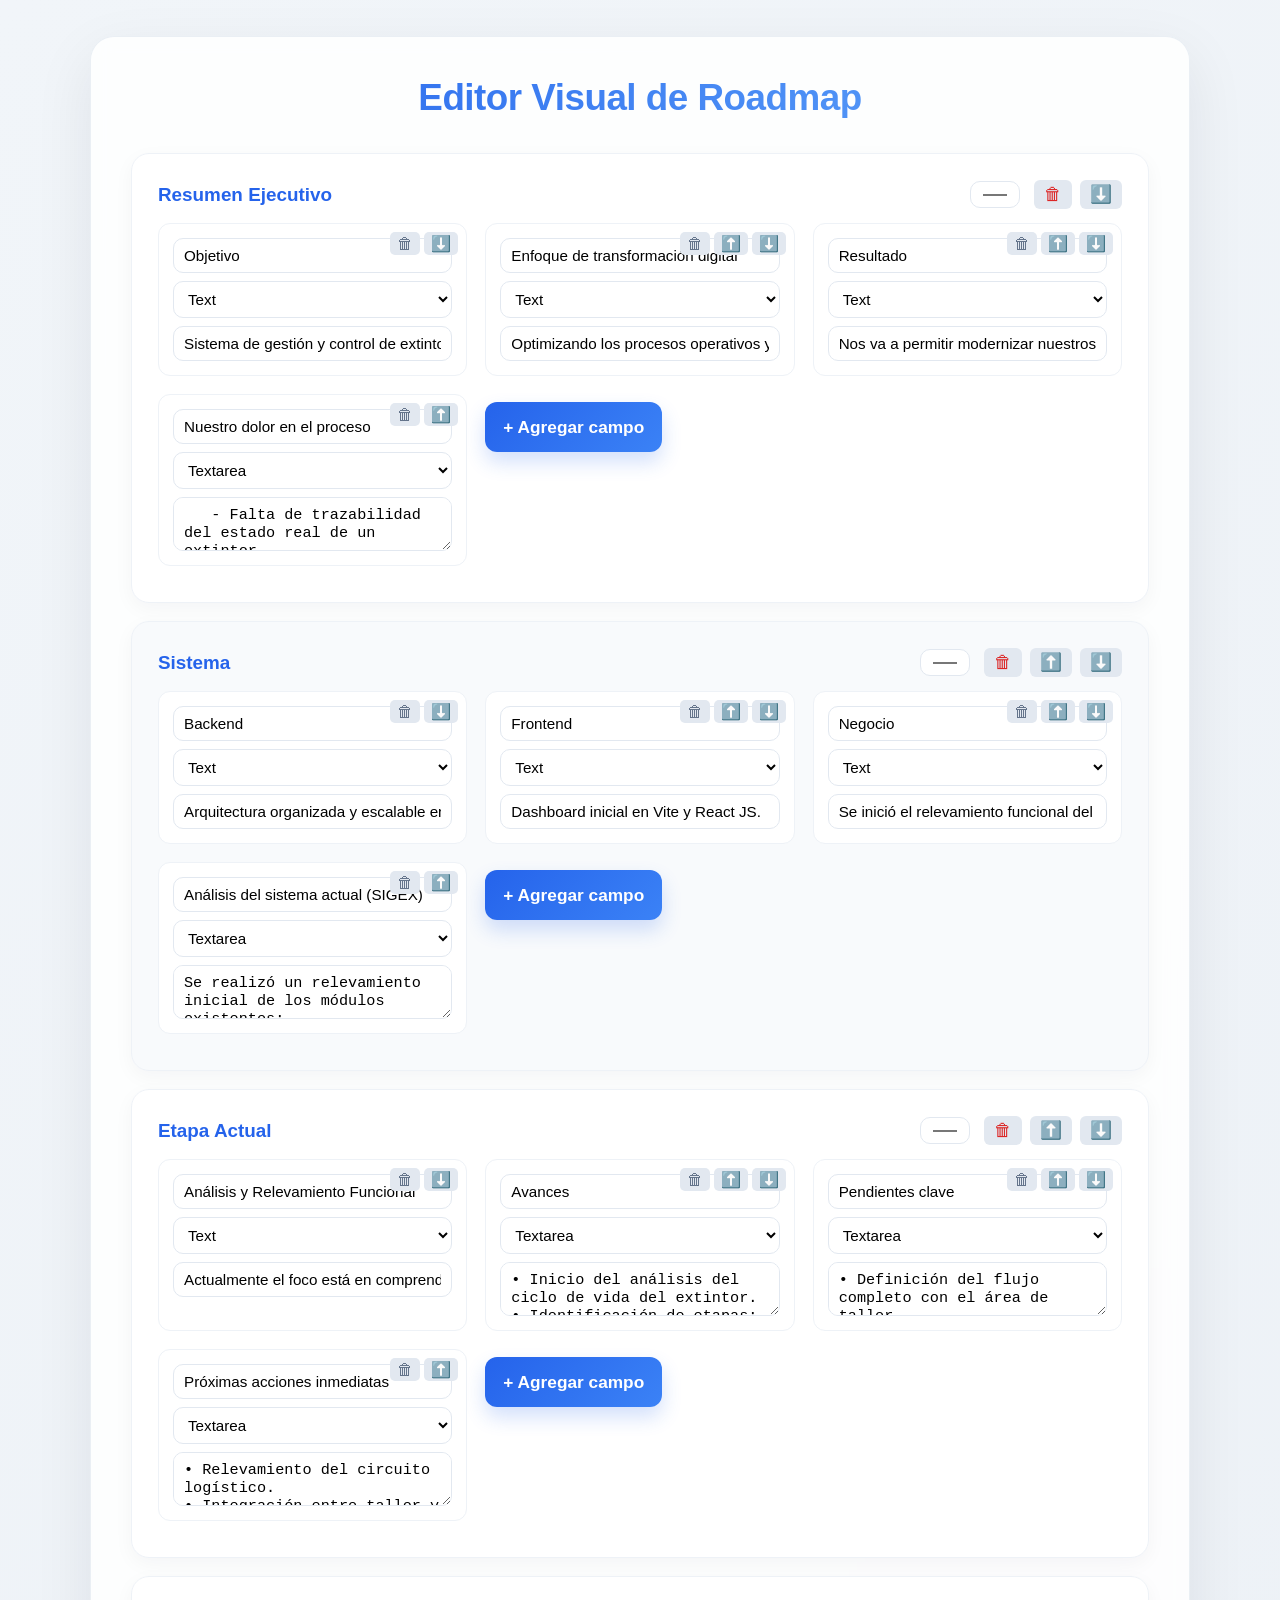
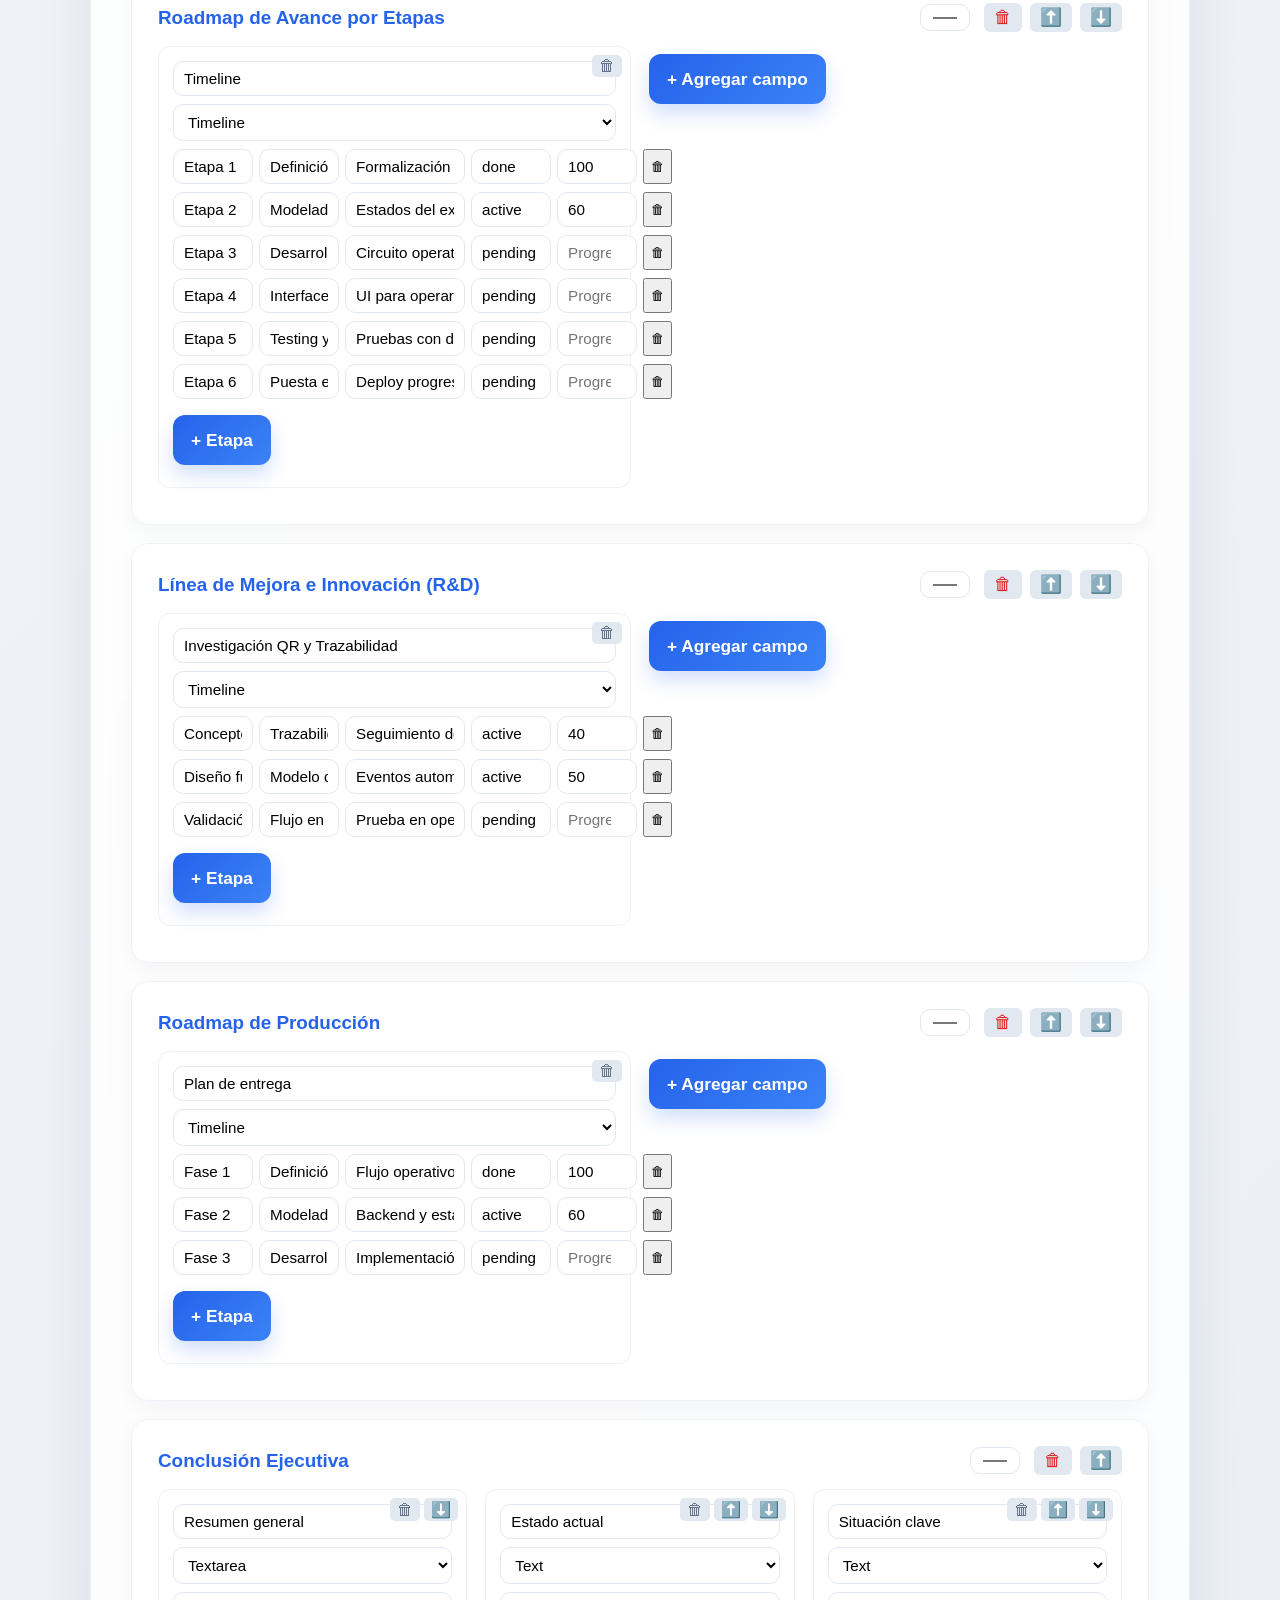
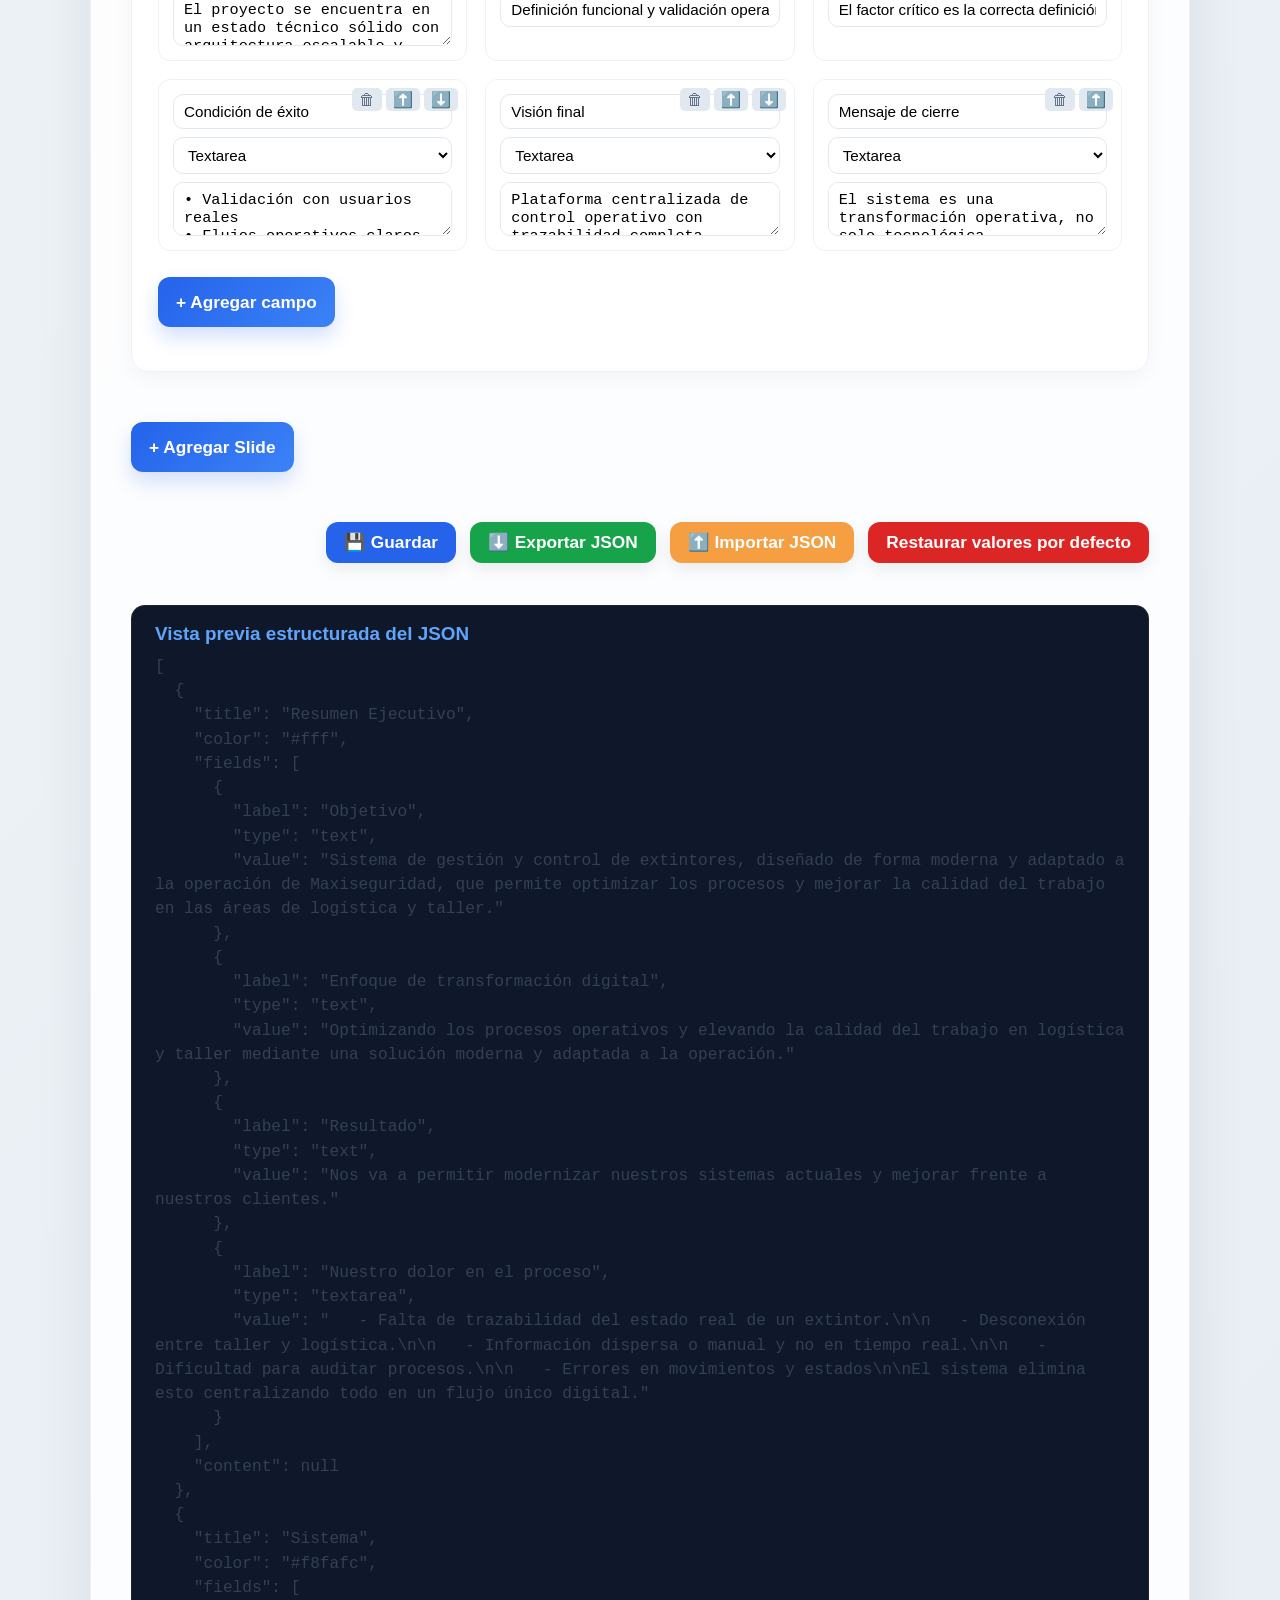
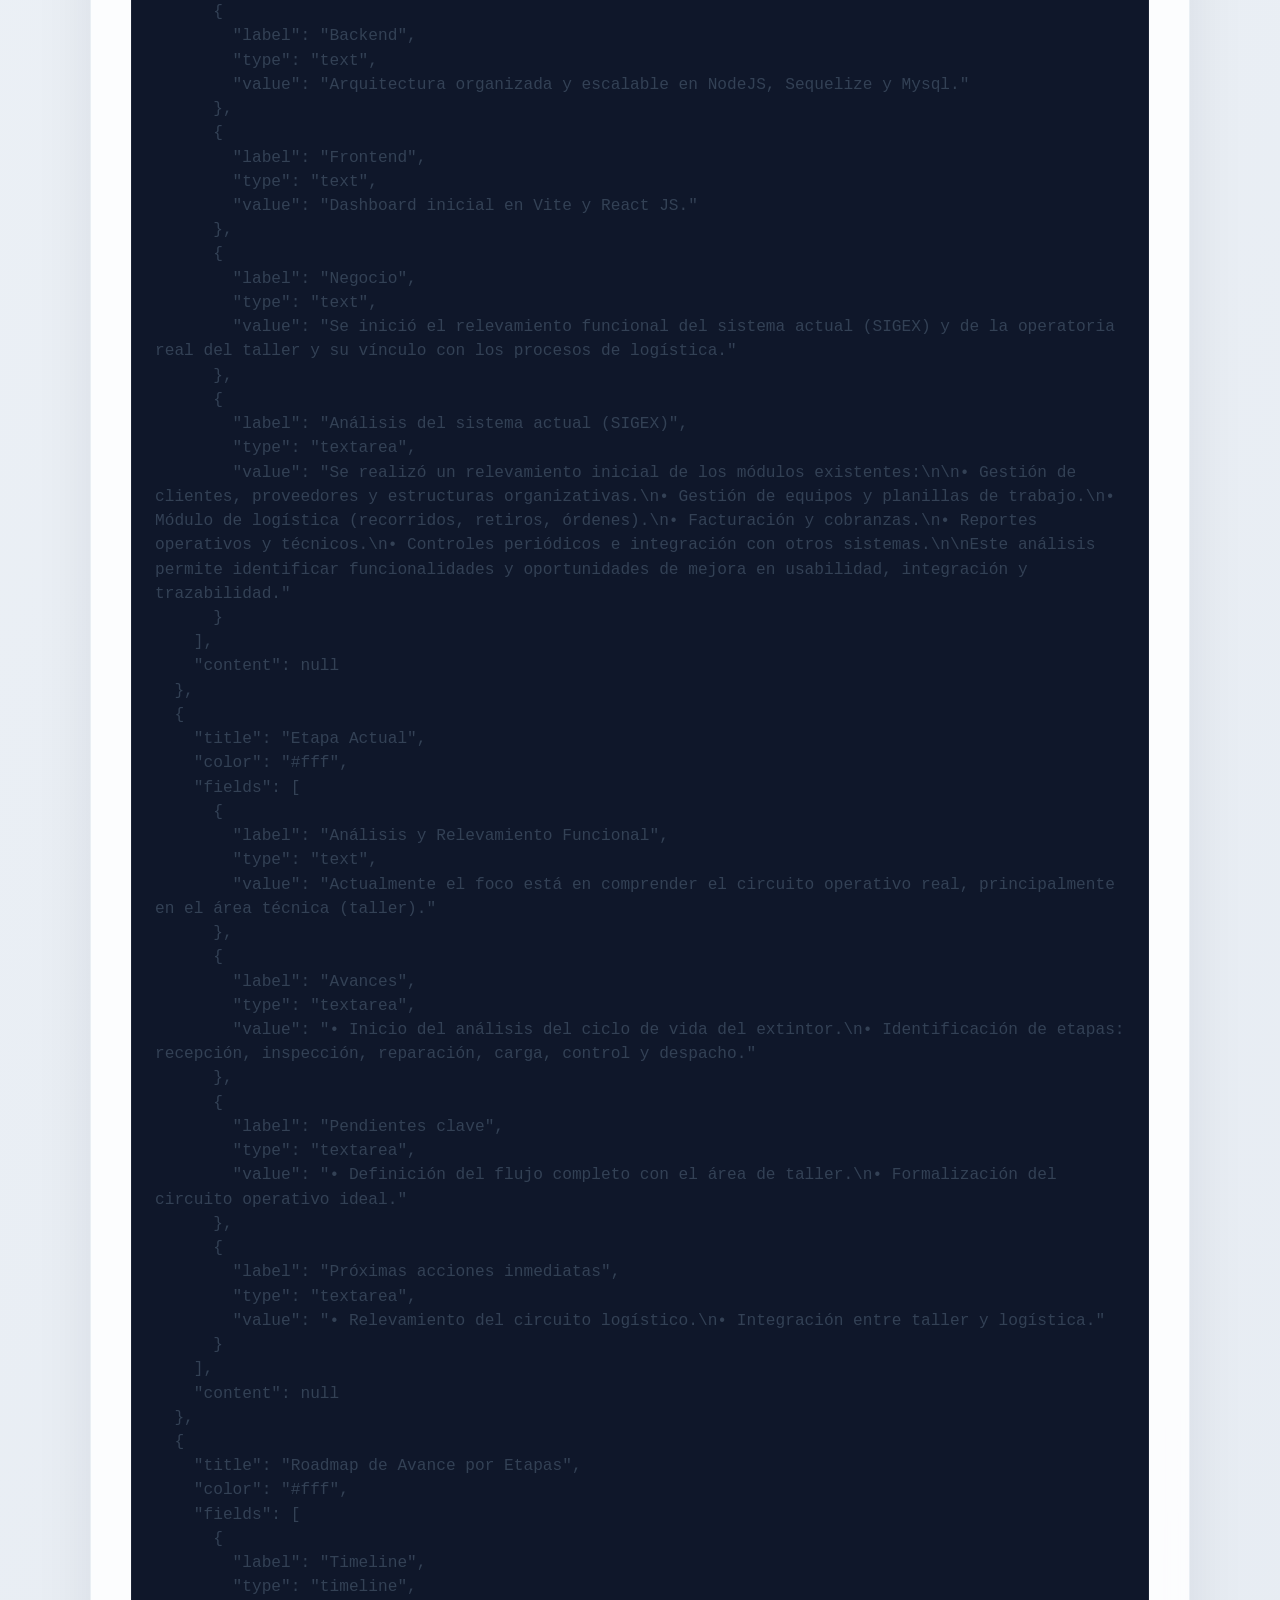
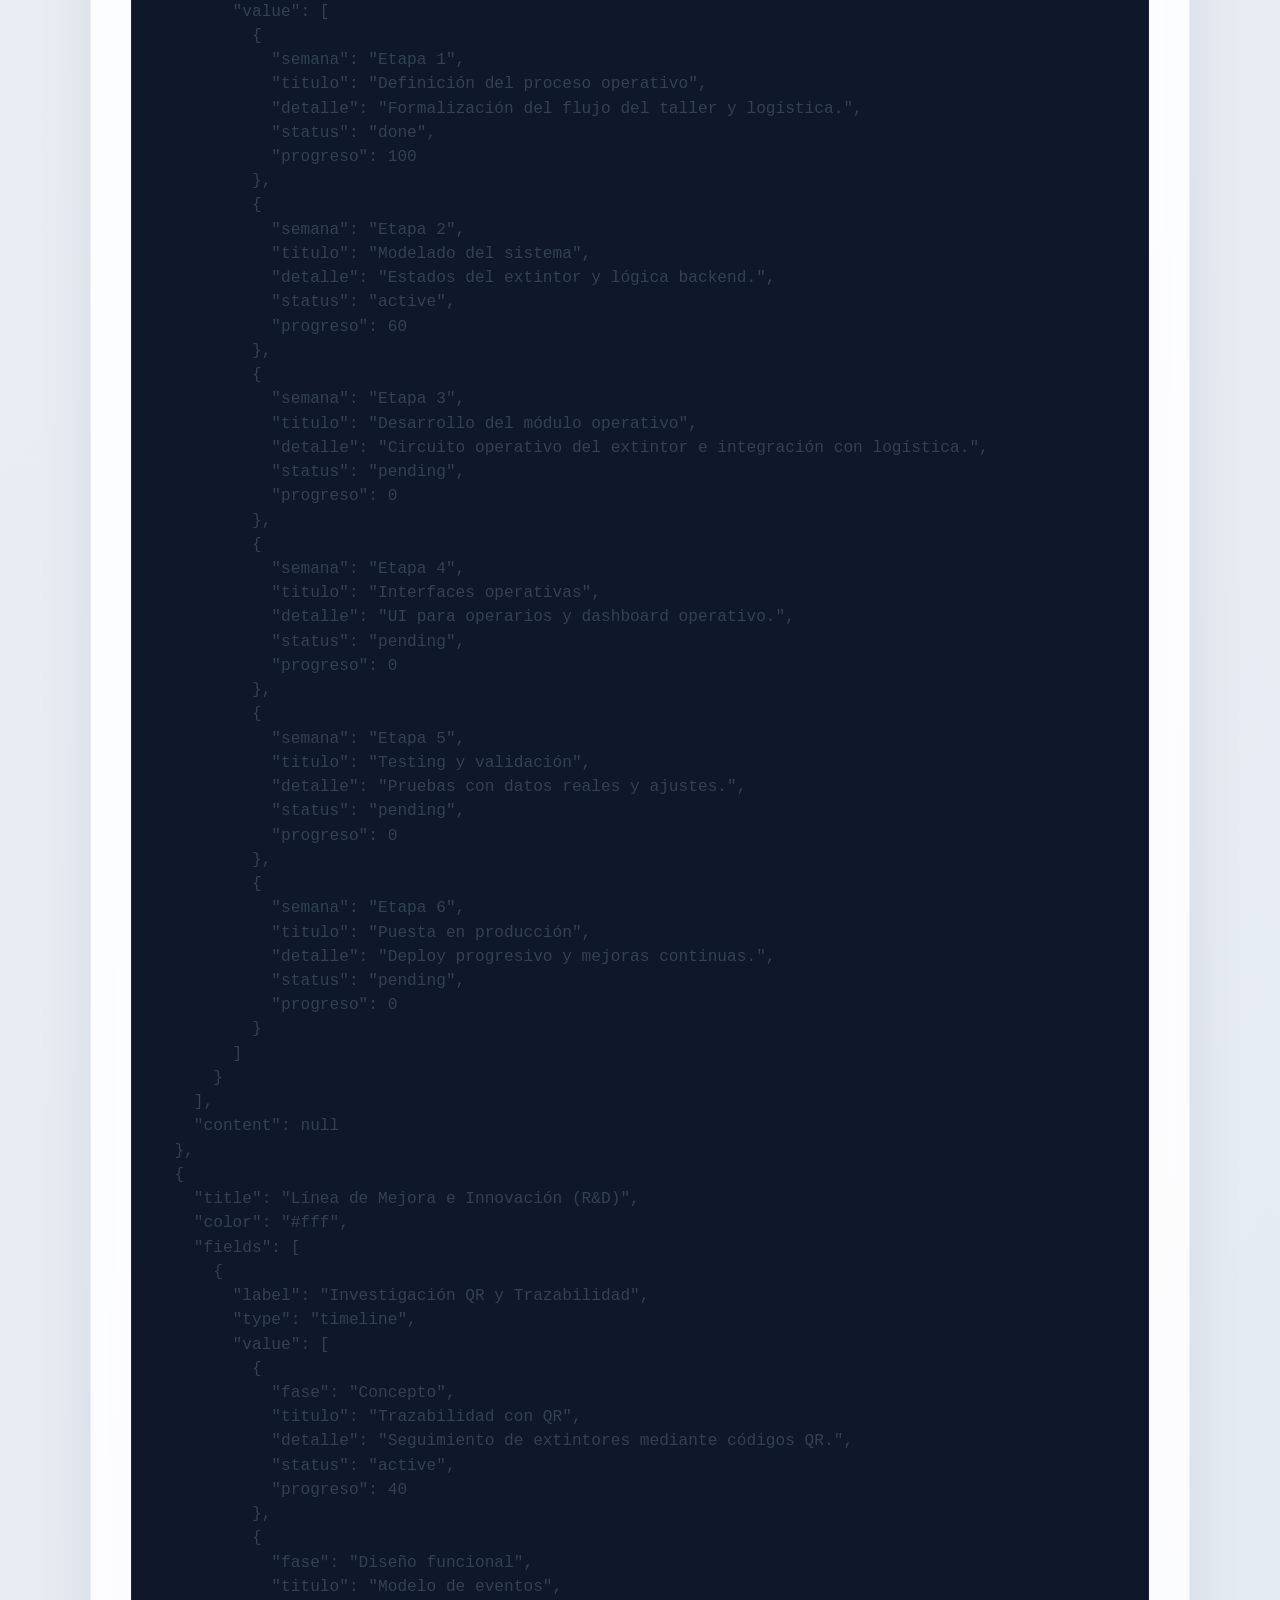
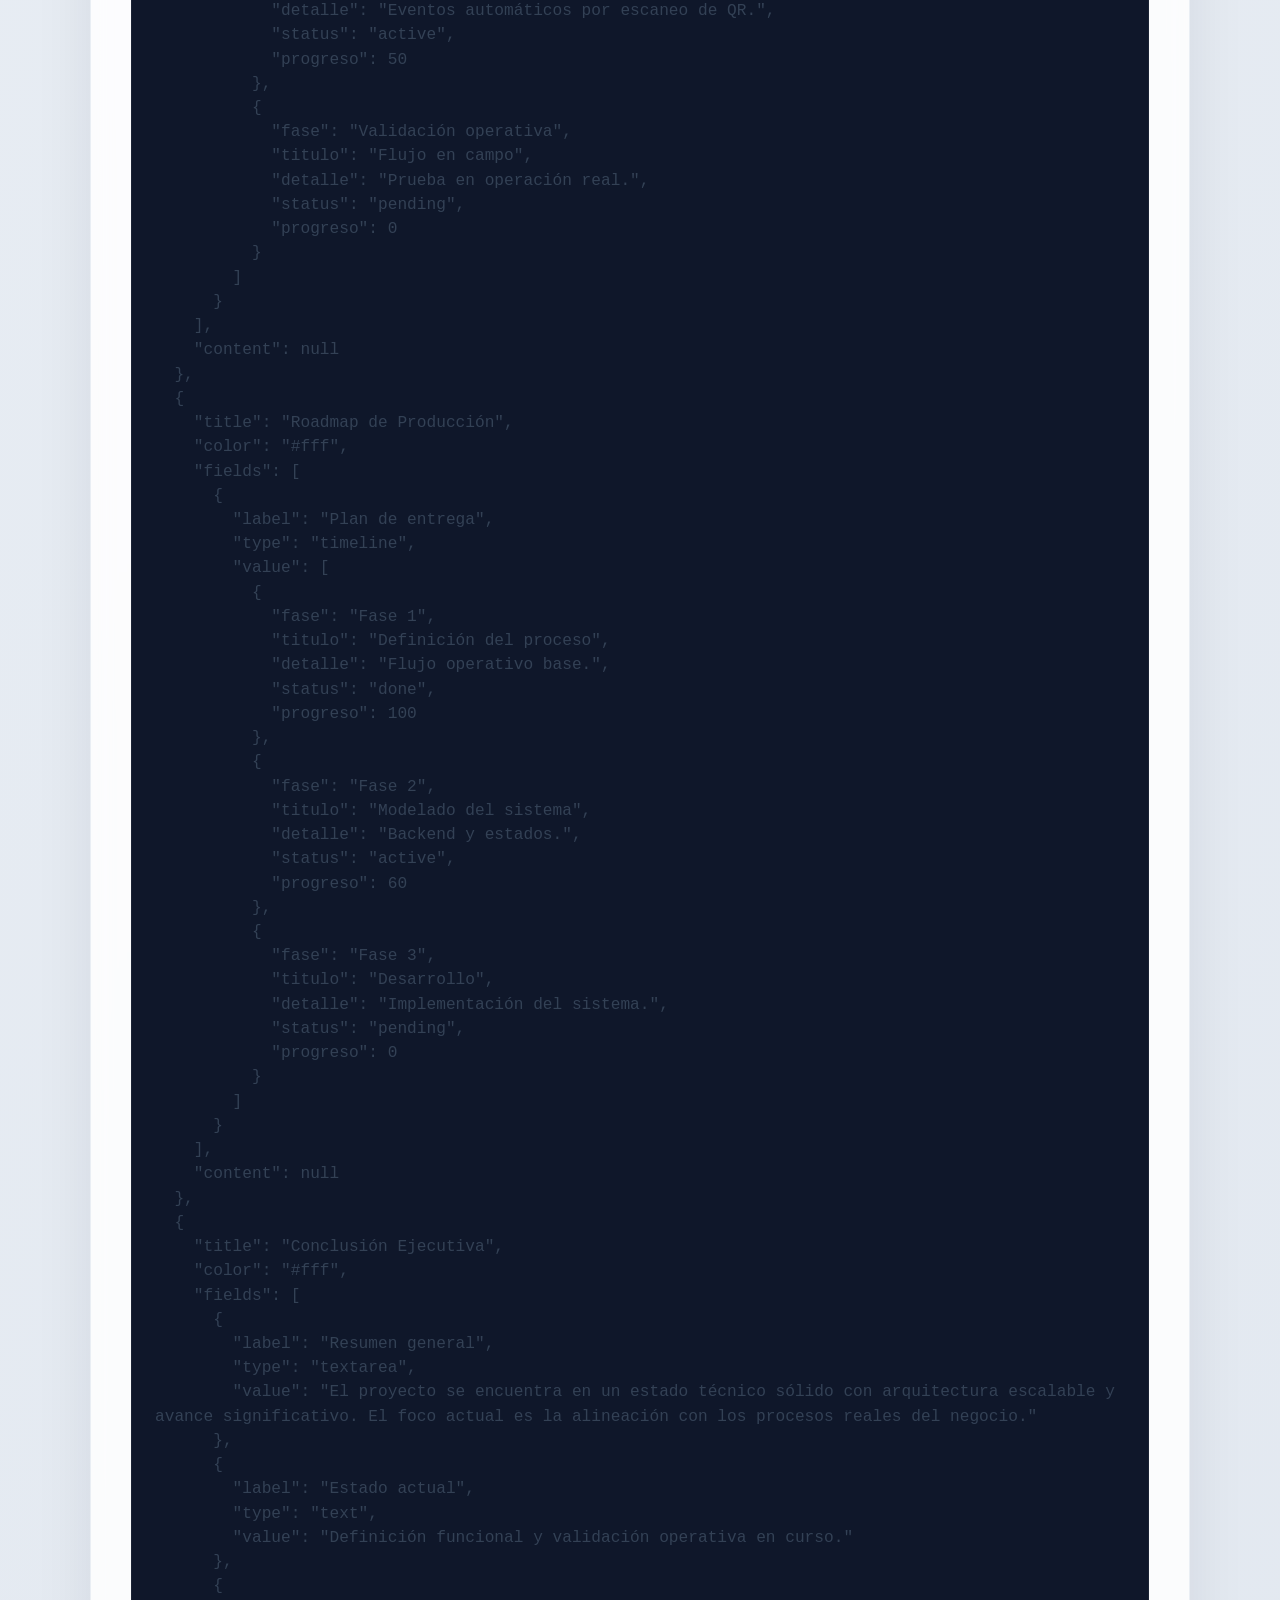
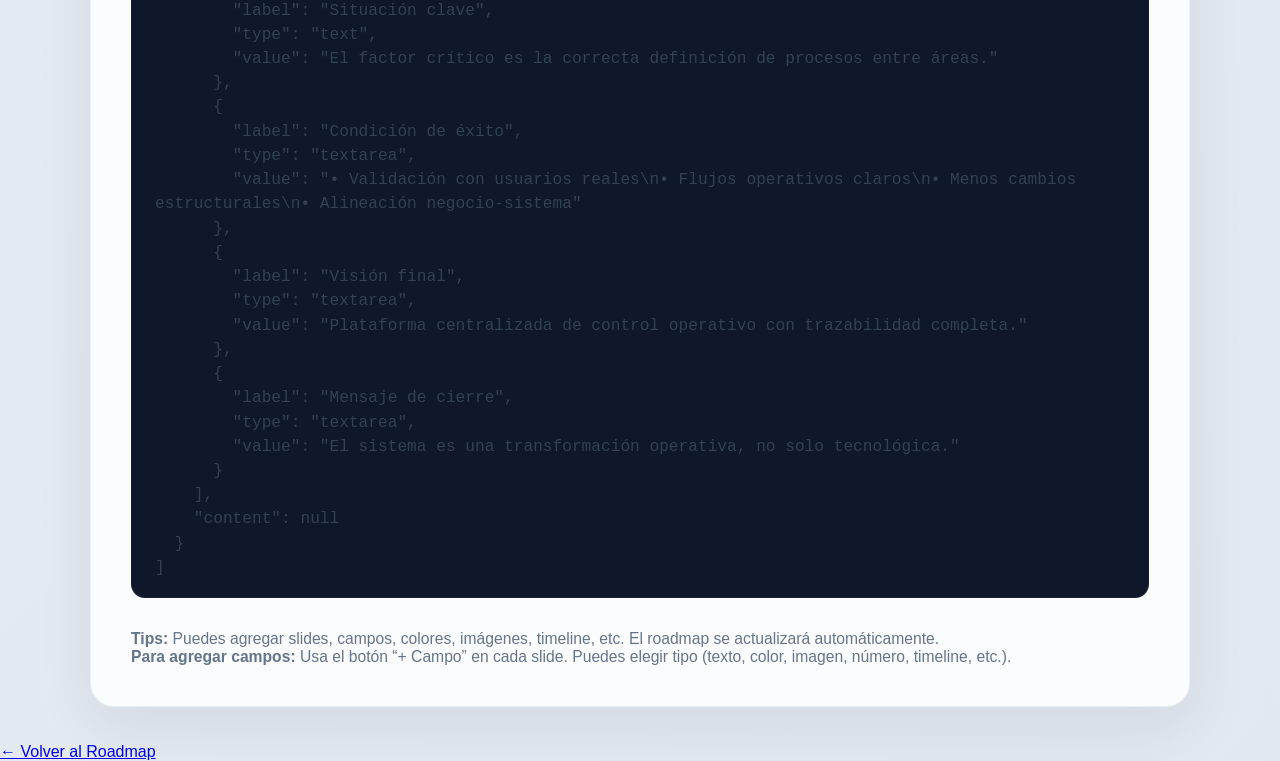
==== commit 71dec5a0: "Correecion en el json Co-authored-by: Copilot <copilot@github.com>" ====
--- a/editor.html
+++ b/editor.html
@@ -619,32 +619,32 @@
           "color": "#fff",
           "fields": [
             {
-              "label": "resumen_general",
+              "label": "Resumen general",
               "type": "textarea",
               "value": "El proyecto se encuentra en un estado técnico sólido con arquitectura escalable y avance significativo. El foco actual es la alineación con los procesos reales del negocio."
             },
             {
-              "label": "estado_actual",
+              "label": "Estado actual",
               "type": "text",
               "value": "Definición funcional y validación operativa en curso."
             },
             {
-              "label": "situacion_clave",
+              "label": "Situación clave",
               "type": "text",
               "value": "El factor crítico es la correcta definición de procesos entre áreas."
             },
             {
-              "label": "condicion_exito",
+              "label": "Condición de éxito",
               "type": "textarea",
               "value": "• Validación con usuarios reales\n• Flujos operativos claros\n• Menos cambios estructurales\n• Alineación negocio-sistema"
             },
             {
-              "label": "vision_final",
+              "label": "Visión final",
               "type": "textarea",
               "value": "Plataforma centralizada de control operativo con trazabilidad completa."
             },
             {
-              "label": "mensaje_cierre",
+              "label": "Mensaje de cierre",
               "type": "textarea",
               "value": "El sistema es una transformación operativa, no solo tecnológica."
             }
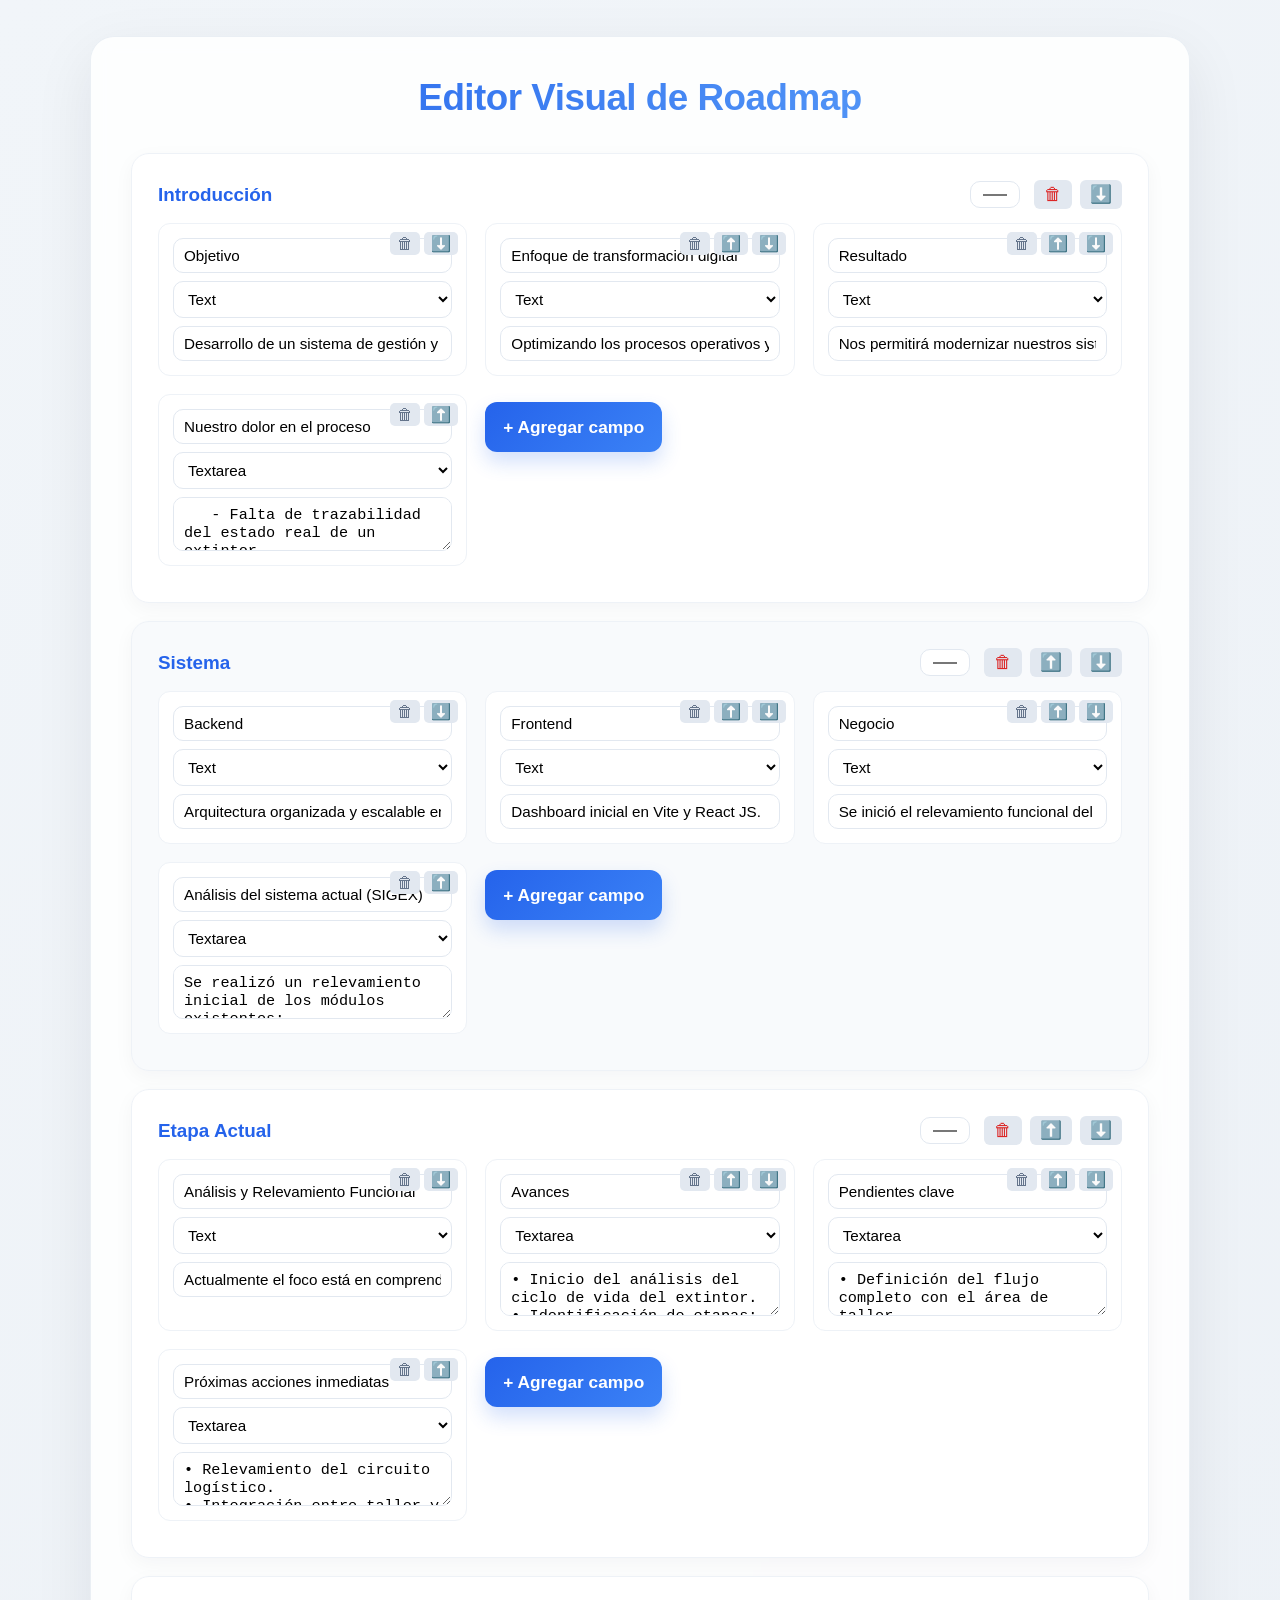
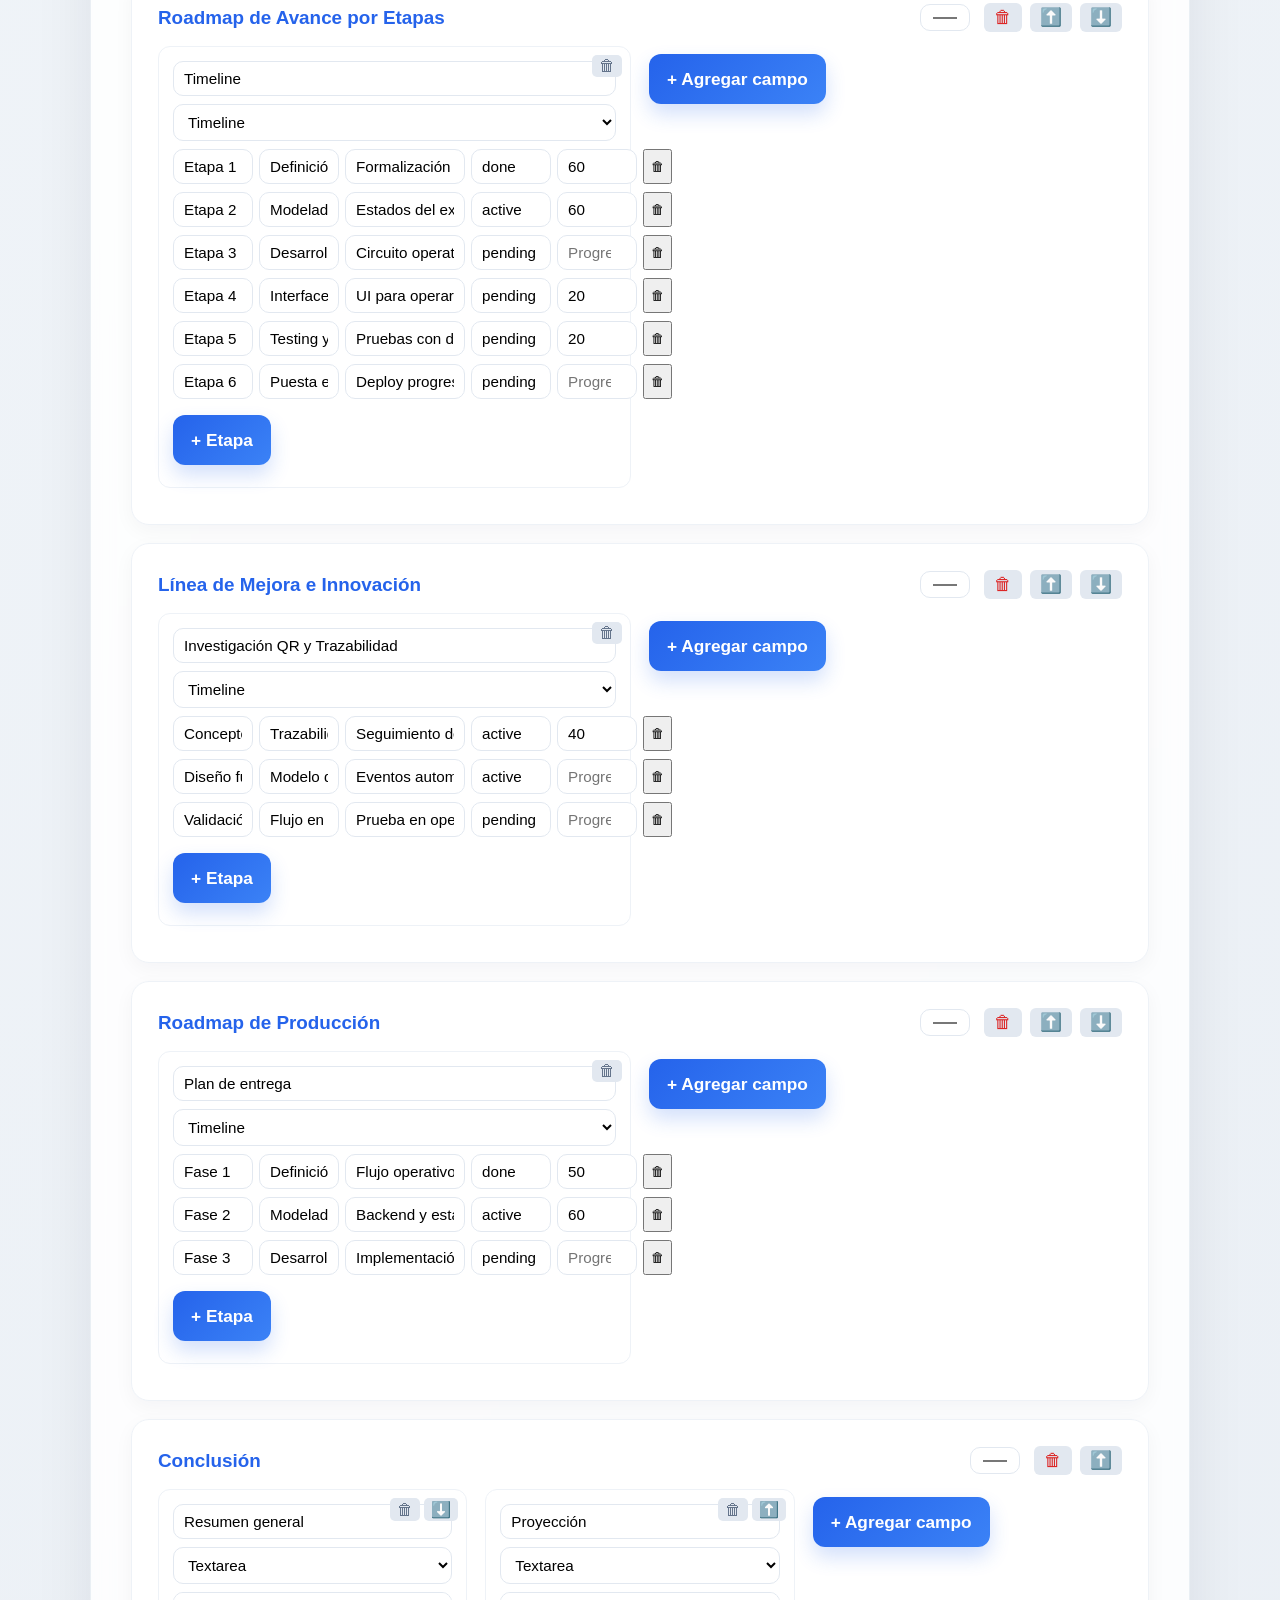
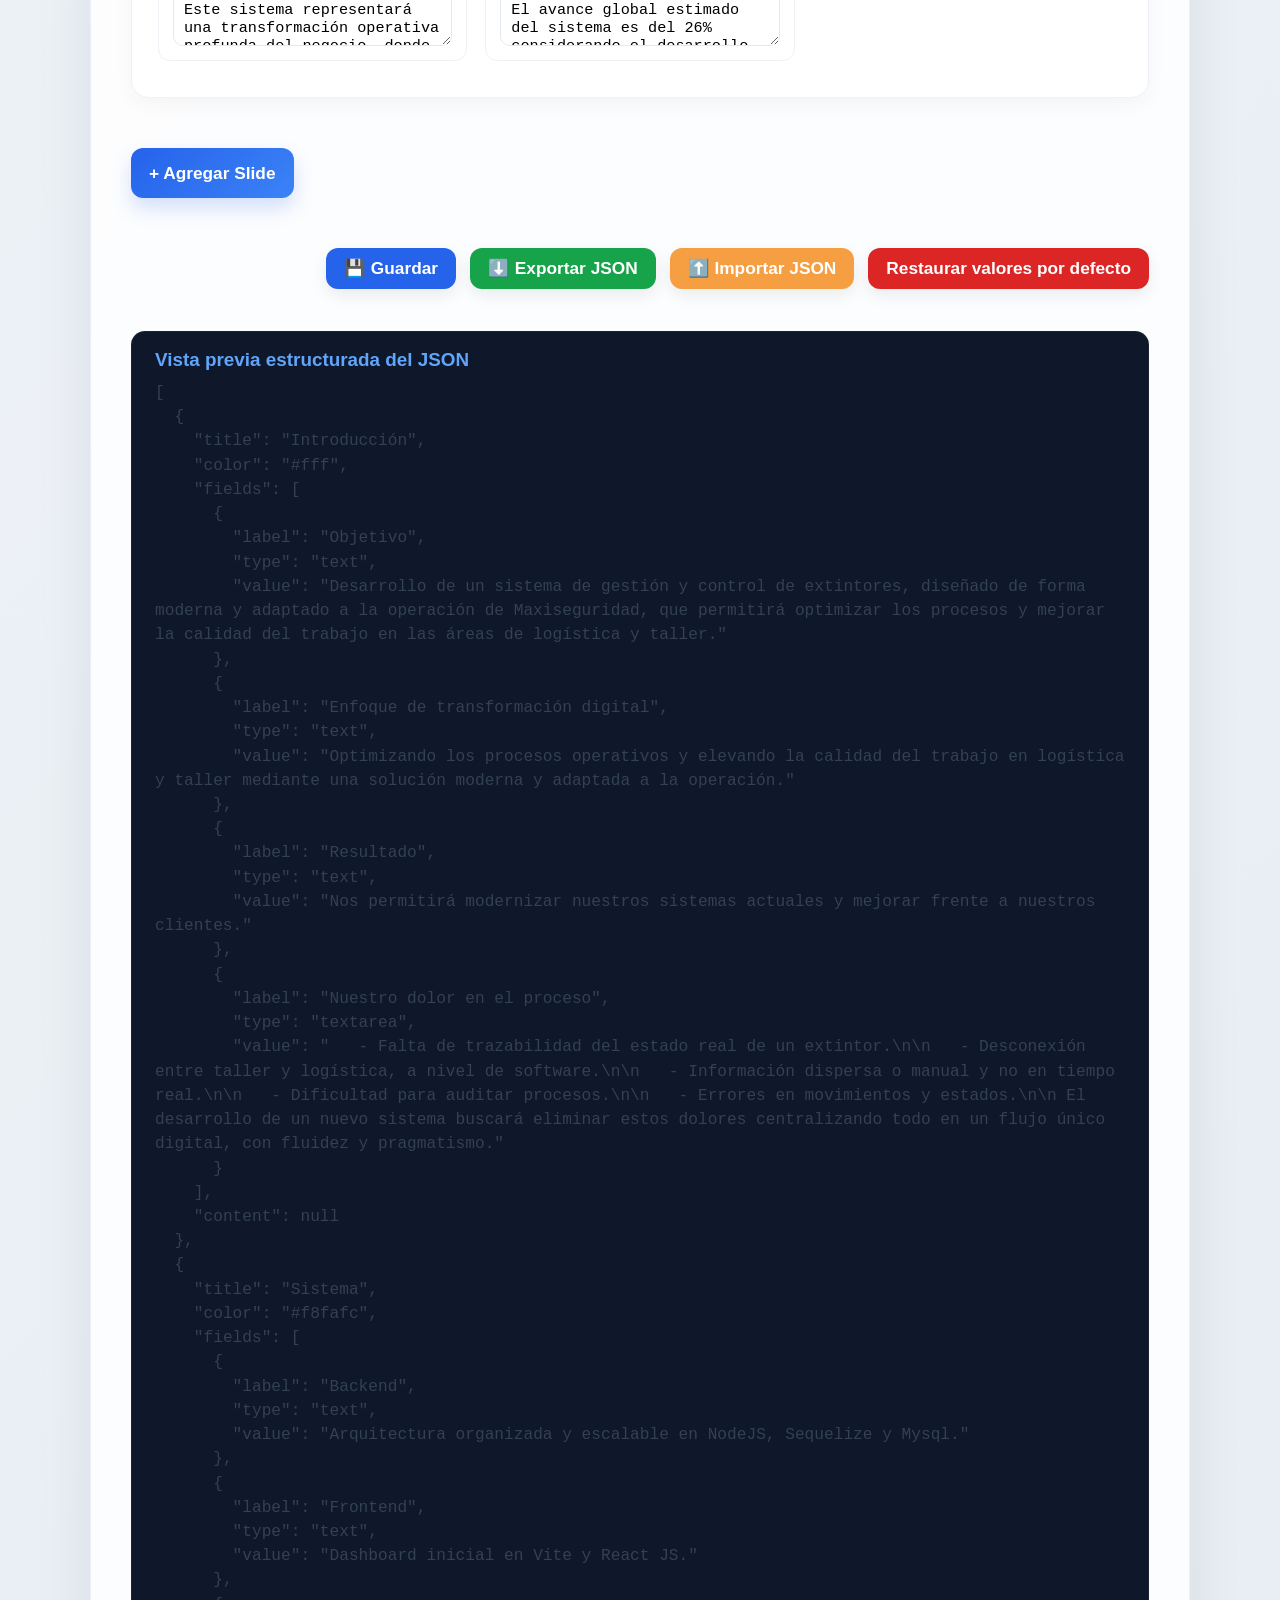
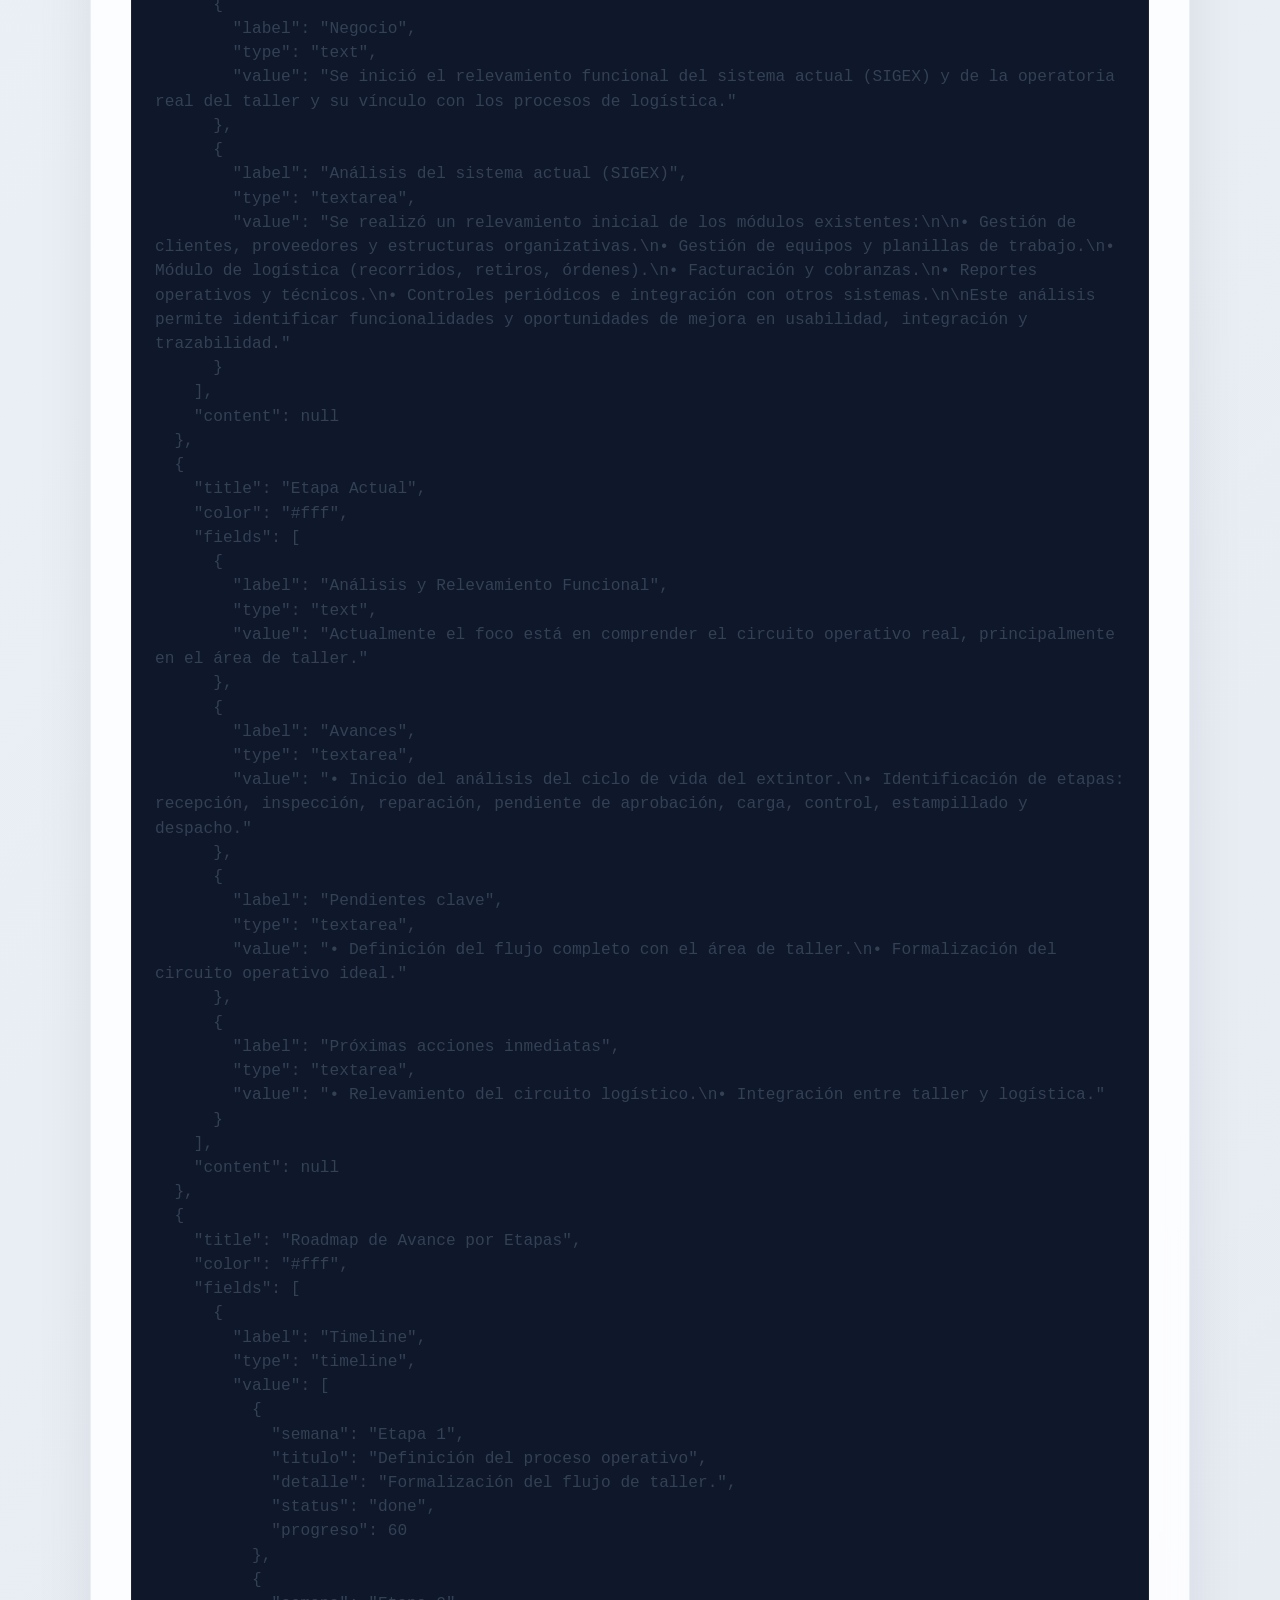
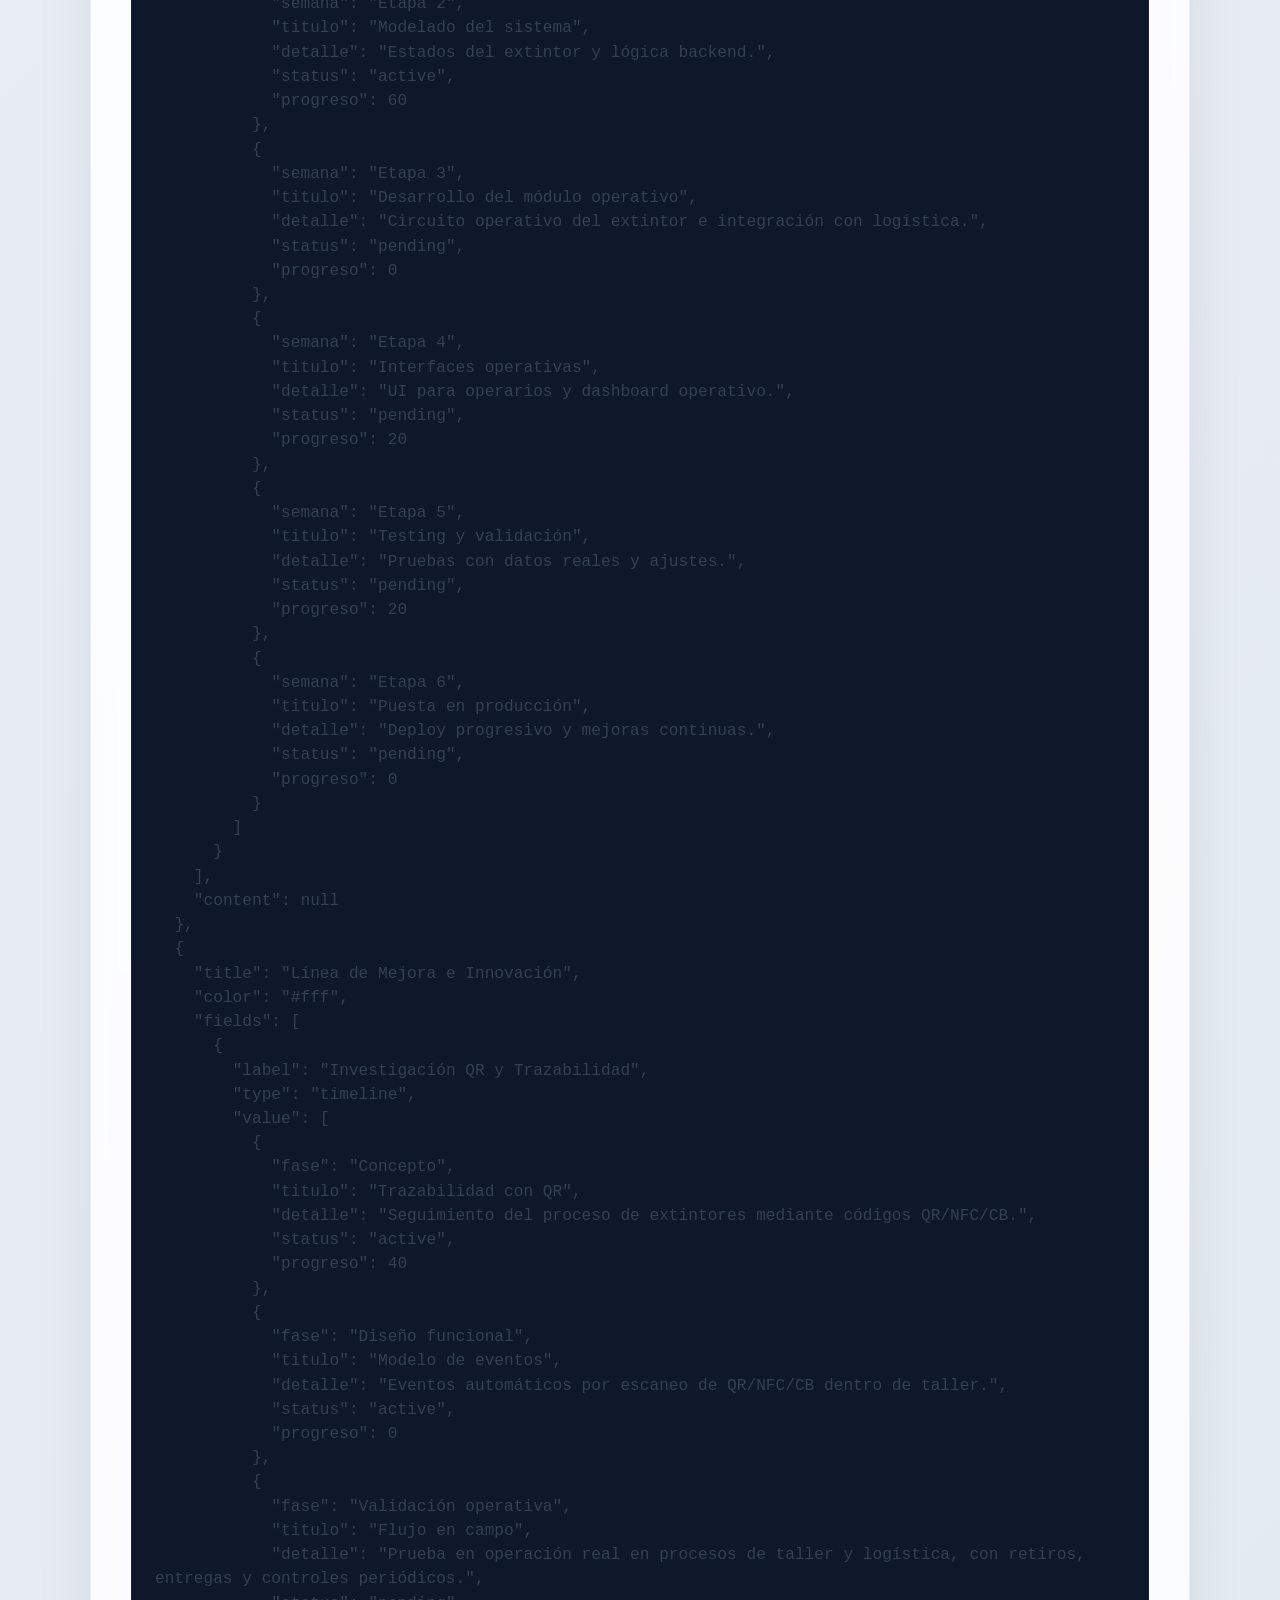
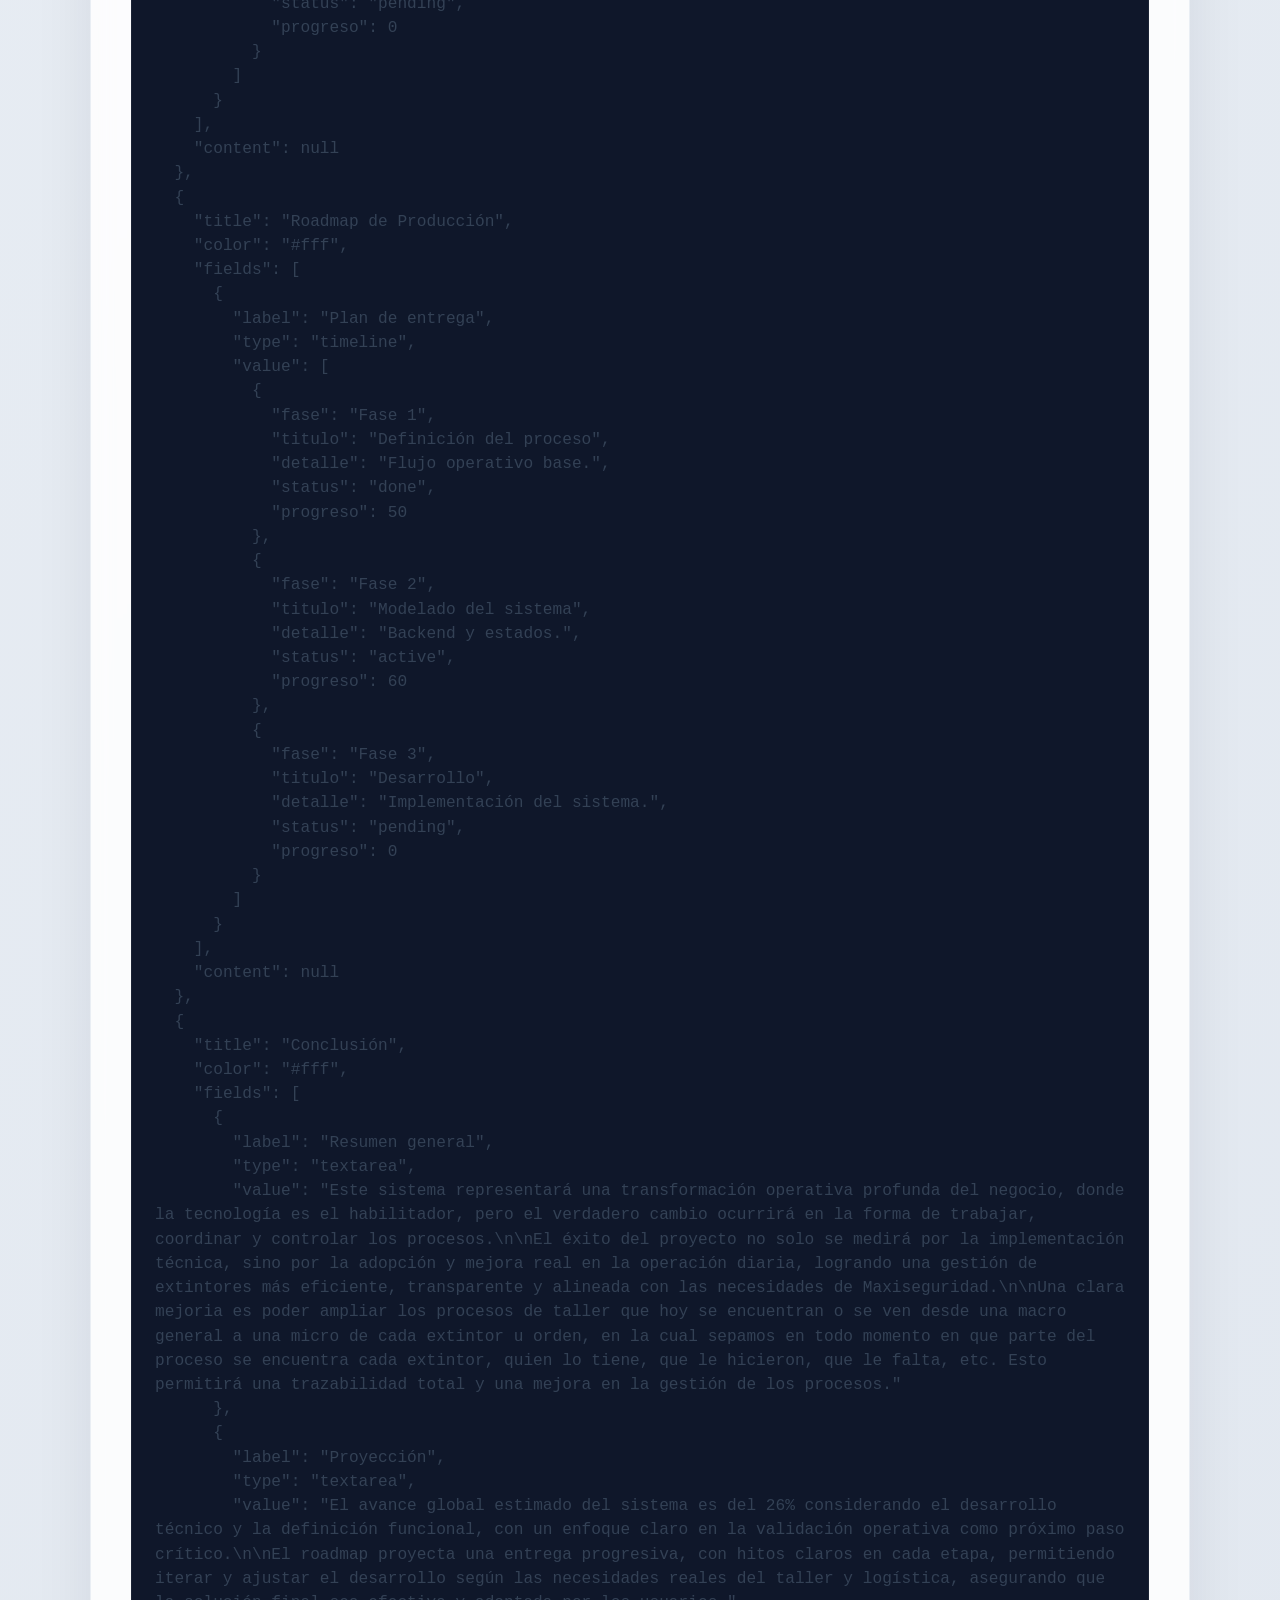
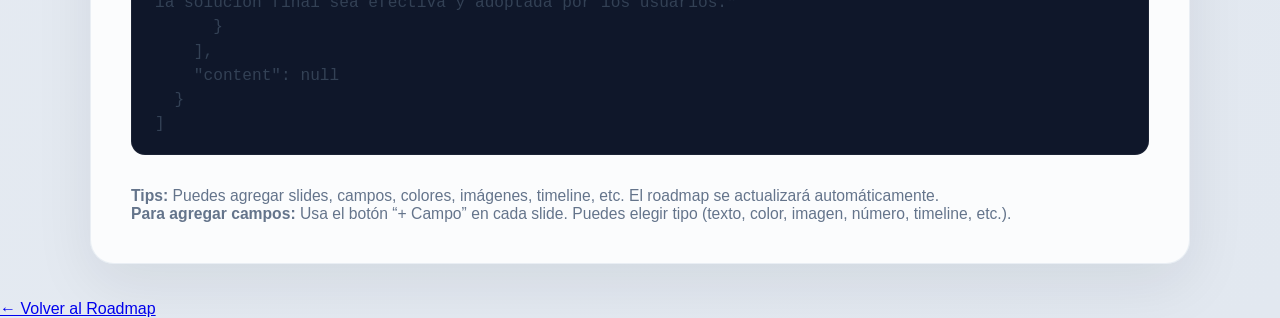
==== commit 2aef545a: "Correcciones en los slides" ====
--- a/editor.html
+++ b/editor.html
@@ -417,13 +417,13 @@
     // --- Estructura dinámica homogénea ---
     const defaultSlides = [
         {
-          "title": "Resumen Ejecutivo",
+          "title": "Introducción",
           "color": "#fff",
           "fields": [
             {
               "label": "Objetivo",
               "type": "text",
-              "value": "Sistema de gestión y control de extintores, diseñado de forma moderna y adaptado a la operación de Maxiseguridad, que permite optimizar los procesos y mejorar la calidad del trabajo en las áreas de logística y taller."
+              "value": "Desarrollo de un sistema de gestión y control de extintores, diseñado de forma moderna y adaptado a la operación de Maxiseguridad, que permitirá optimizar los procesos y mejorar la calidad del trabajo en las áreas de logística y taller."
             },
             {
               "label": "Enfoque de transformación digital",
@@ -433,12 +433,12 @@
             {
               "label": "Resultado",
               "type": "text",
-              "value": "Nos va a permitir modernizar nuestros sistemas actuales y mejorar frente a nuestros clientes."
+              "value": "Nos permitirá modernizar nuestros sistemas actuales y mejorar frente a nuestros clientes."
             },
             {
               "label": "Nuestro dolor en el proceso",
               "type": "textarea",
-              "value": "   - Falta de trazabilidad del estado real de un extintor.\n\n   - Desconexión entre taller y logística.\n\n   - Información dispersa o manual y no en tiempo real.\n\n   - Dificultad para auditar procesos.\n\n   - Errores en movimientos y estados\n\nEl sistema elimina esto centralizando todo en un flujo único digital."
+              "value": "   - Falta de trazabilidad del estado real de un extintor.\n\n   - Desconexión entre taller y logística, a nivel de software.\n\n   - Información dispersa o manual y no en tiempo real.\n\n   - Dificultad para auditar procesos.\n\n   - Errores en movimientos y estados.\n\n El desarrollo de un nuevo sistema buscará eliminar estos dolores centralizando todo en un flujo único digital, con fluidez y pragmatismo."
             }
           ]
         },
@@ -475,12 +475,12 @@
             {
               "label": "Análisis y Relevamiento Funcional",
               "type": "text",
-              "value": "Actualmente el foco está en comprender el circuito operativo real, principalmente en el área técnica (taller)."
+              "value": "Actualmente el foco está en comprender el circuito operativo real, principalmente en el área de taller."
             },
             {
               "label": "Avances",
               "type": "textarea",
-              "value": "• Inicio del análisis del ciclo de vida del extintor.\n• Identificación de etapas: recepción, inspección, reparación, carga, control y despacho."
+              "value": "• Inicio del análisis del ciclo de vida del extintor.\n• Identificación de etapas: recepción, inspección, reparación, pendiente de aprobación, carga, control, estampillado y despacho."
             },
             {
               "label": "Pendientes clave",
@@ -505,9 +505,9 @@
                 {
                   "semana": "Etapa 1",
                   "titulo": "Definición del proceso operativo",
-                  "detalle": "Formalización del flujo del taller y logística.",
+                  "detalle": "Formalización del flujo de taller.",
                   "status": "done",
-                  "progreso": 100
+                  "progreso": 60
                 },
                 {
                   "semana": "Etapa 2",
@@ -528,14 +528,14 @@
                   "titulo": "Interfaces operativas",
                   "detalle": "UI para operarios y dashboard operativo.",
                   "status": "pending",
-                  "progreso": 0
+                  "progreso": 20
                 },
                 {
                   "semana": "Etapa 5",
                   "titulo": "Testing y validación",
                   "detalle": "Pruebas con datos reales y ajustes.",
                   "status": "pending",
-                  "progreso": 0
+                  "progreso": 20
                 },
                 {
                   "semana": "Etapa 6",
@@ -549,7 +549,7 @@
           ]
         },
         {
-          "title": "Línea de Mejora e Innovación (R&D)",
+          "title": "Línea de Mejora e Innovación",
           "color": "#fff",
           "fields": [
             {
@@ -559,21 +559,21 @@
                 {
                   "fase": "Concepto",
                   "titulo": "Trazabilidad con QR",
-                  "detalle": "Seguimiento de extintores mediante códigos QR.",
+                  "detalle": "Seguimiento del proceso de extintores mediante códigos QR/NFC/CB.",
                   "status": "active",
                   "progreso": 40
                 },
                 {
                   "fase": "Diseño funcional",
                   "titulo": "Modelo de eventos",
-                  "detalle": "Eventos automáticos por escaneo de QR.",
+                  "detalle": "Eventos automáticos por escaneo de QR/NFC/CB dentro de taller.",
                   "status": "active",
-                  "progreso": 50
+                  "progreso": 0
                 },
                 {
                   "fase": "Validación operativa",
                   "titulo": "Flujo en campo",
-                  "detalle": "Prueba en operación real.",
+                  "detalle": "Prueba en operación real en procesos de taller y logística, con retiros, entregas y controles periódicos.",
                   "status": "pending",
                   "progreso": 0
                 }
@@ -594,7 +594,7 @@
                   "titulo": "Definición del proceso",
                   "detalle": "Flujo operativo base.",
                   "status": "done",
-                  "progreso": 100
+                  "progreso": 50
                 },
                 {
                   "fase": "Fase 2",
@@ -615,38 +615,18 @@
           ]
         },
         {
-          "title": "Conclusión Ejecutiva",
+          "title": "Conclusión",
           "color": "#fff",
           "fields": [
             {
               "label": "Resumen general",
               "type": "textarea",
-              "value": "El proyecto se encuentra en un estado técnico sólido con arquitectura escalable y avance significativo. El foco actual es la alineación con los procesos reales del negocio."
+              "value": "Este sistema representará una transformación operativa profunda del negocio, donde la tecnología es el habilitador, pero el verdadero cambio ocurrirá en la forma de trabajar, coordinar y controlar los procesos.\n\nEl éxito del proyecto no solo se medirá por la implementación técnica, sino por la adopción y mejora real en la operación diaria, logrando una gestión de extintores más eficiente, transparente y alineada con las necesidades de Maxiseguridad.\n\nUna clara mejoria es poder ampliar los procesos de taller que hoy se encuentran o se ven desde una macro general a una micro de cada extintor u orden, en la cual sepamos en todo momento en que parte del proceso se encuentra cada extintor, quien lo tiene, que le hicieron, que le falta, etc. Esto permitirá una trazabilidad total y una mejora en la gestión de los procesos."
             },
             {
-              "label": "Estado actual",
-              "type": "text",
-              "value": "Definición funcional y validación operativa en curso."
-            },
-            {
-              "label": "Situación clave",
-              "type": "text",
-              "value": "El factor crítico es la correcta definición de procesos entre áreas."
-            },
-            {
-              "label": "Condición de éxito",
+              "label": "Proyección",
               "type": "textarea",
-              "value": "• Validación con usuarios reales\n• Flujos operativos claros\n• Menos cambios estructurales\n• Alineación negocio-sistema"
-            },
-            {
-              "label": "Visión final",
-              "type": "textarea",
-              "value": "Plataforma centralizada de control operativo con trazabilidad completa."
-            },
-            {
-              "label": "Mensaje de cierre",
-              "type": "textarea",
-              "value": "El sistema es una transformación operativa, no solo tecnológica."
+              "value": "El avance global estimado del sistema es del 26% considerando el desarrollo técnico y la definición funcional, con un enfoque claro en la validación operativa como próximo paso crítico.\n\nEl roadmap proyecta una entrega progresiva, con hitos claros en cada etapa, permitiendo iterar y ajustar el desarrollo según las necesidades reales del taller y logística, asegurando que la solución final sea efectiva y adoptada por los usuarios."
             }
           ]
         }
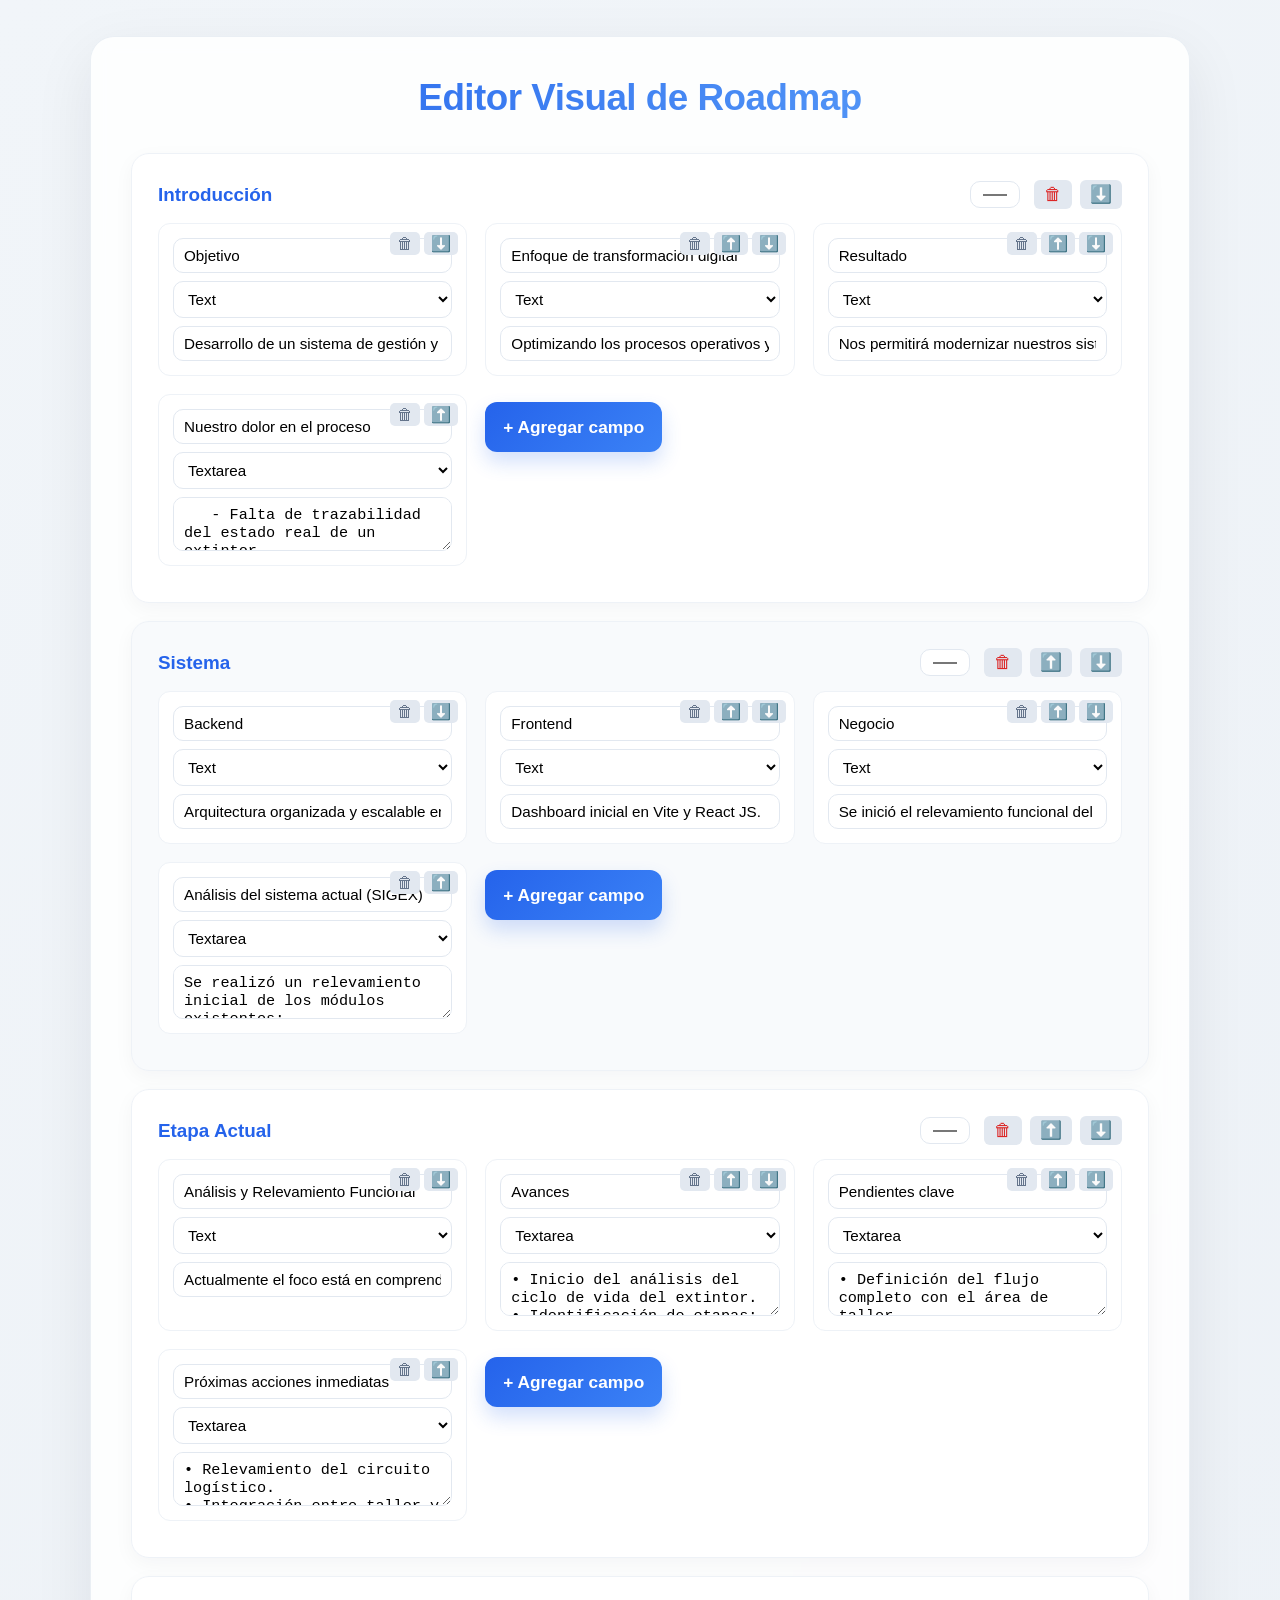
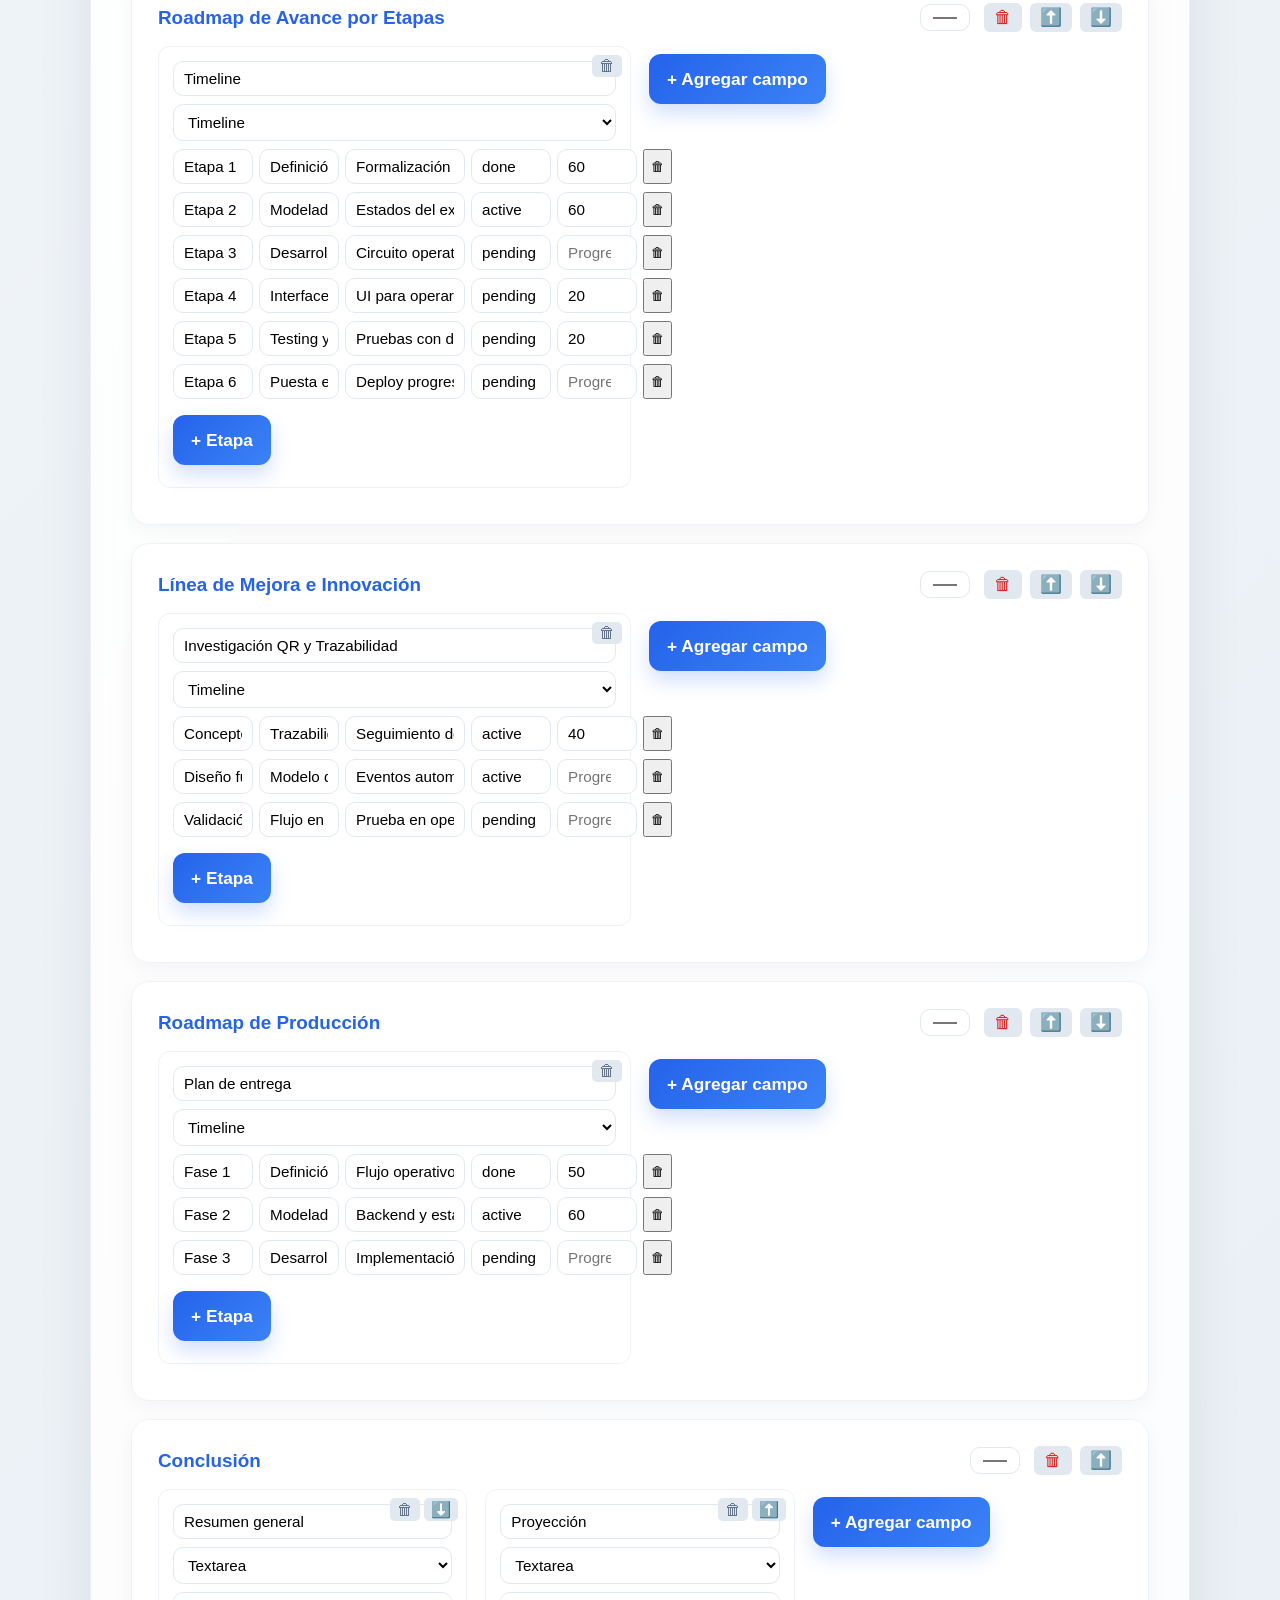
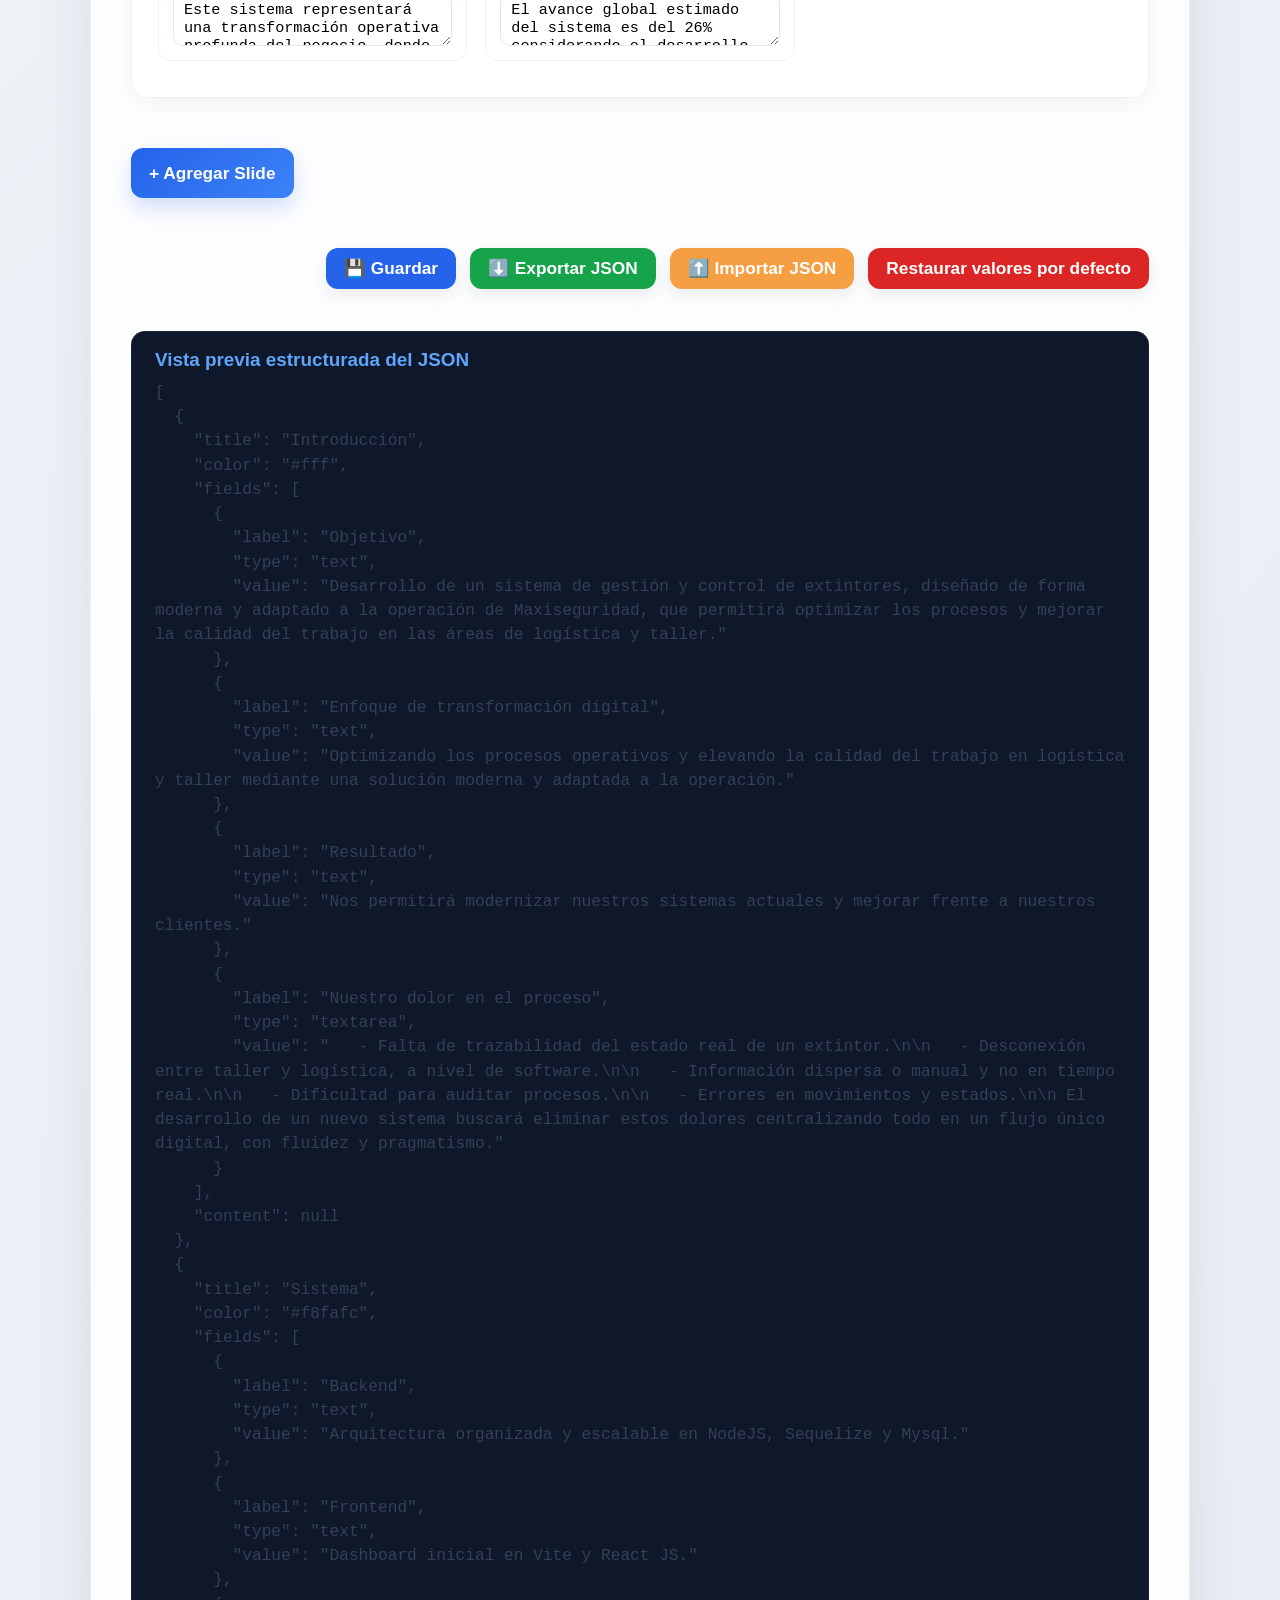
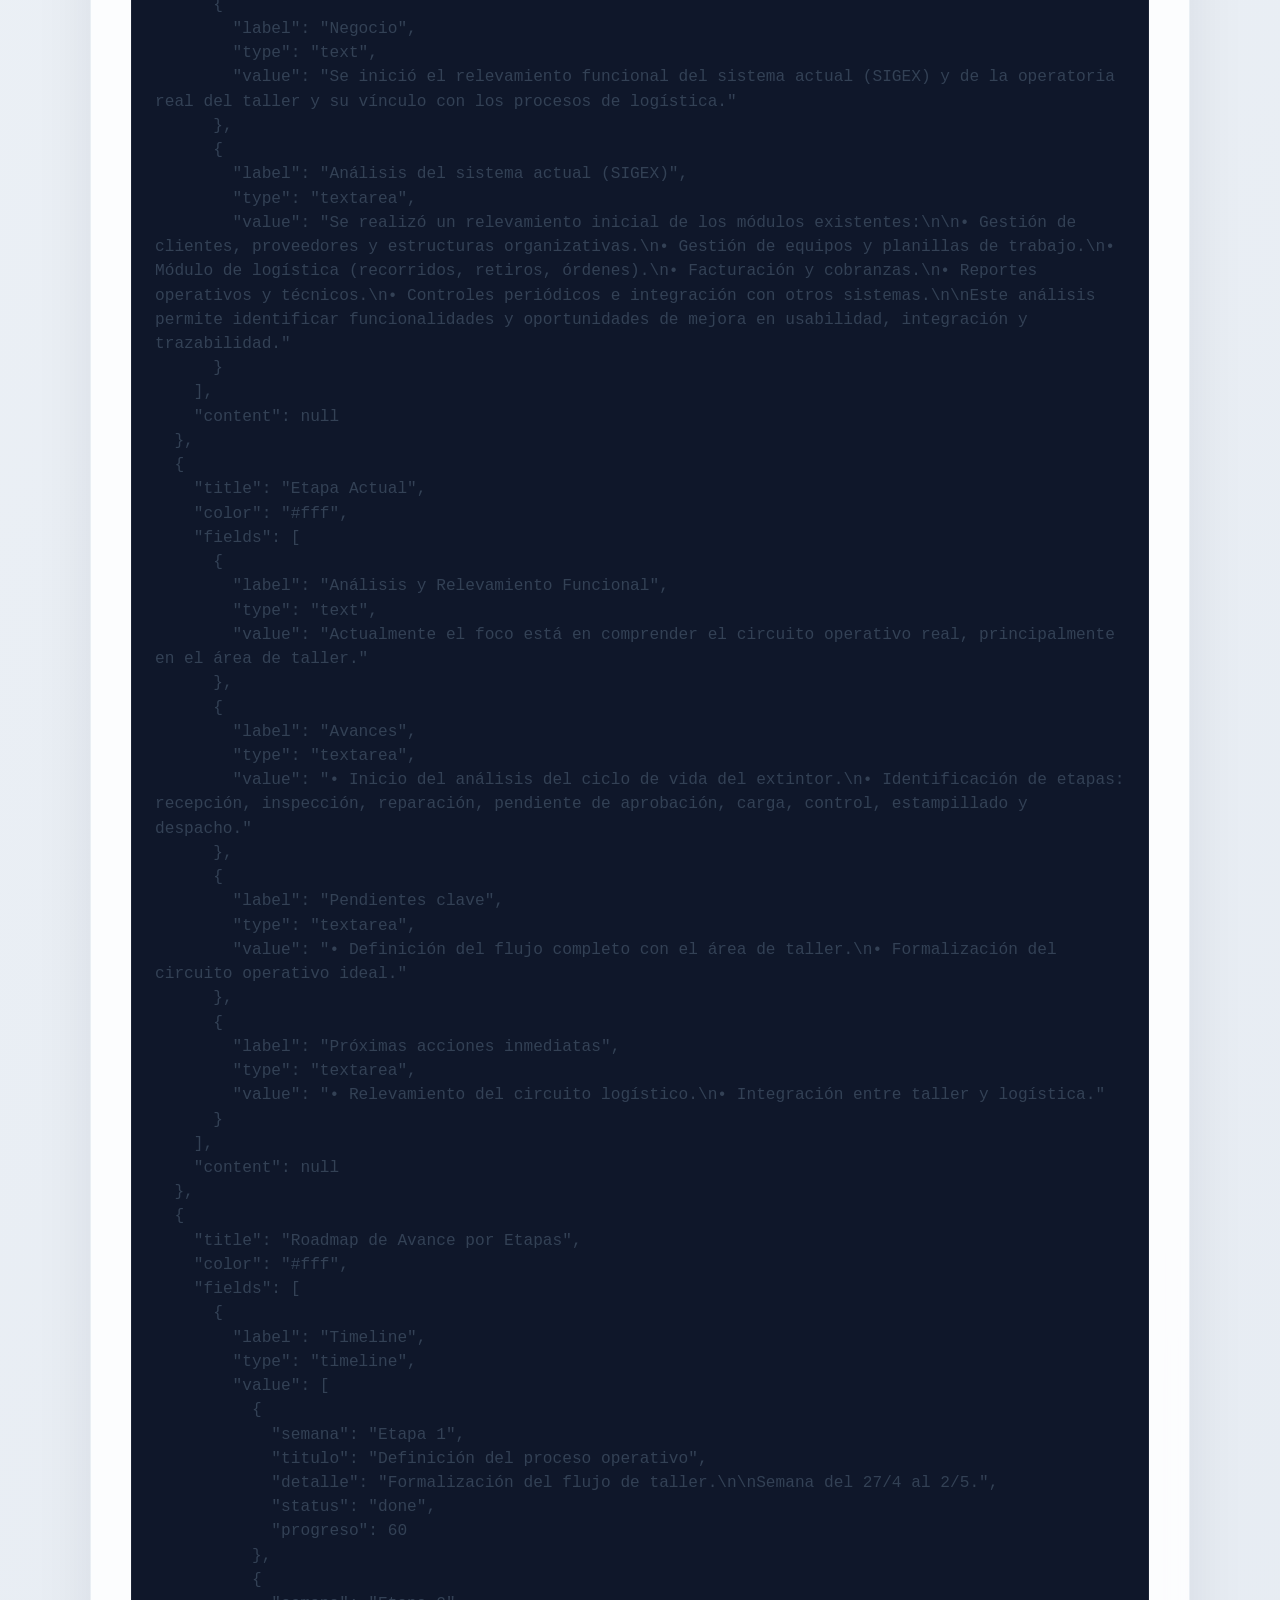
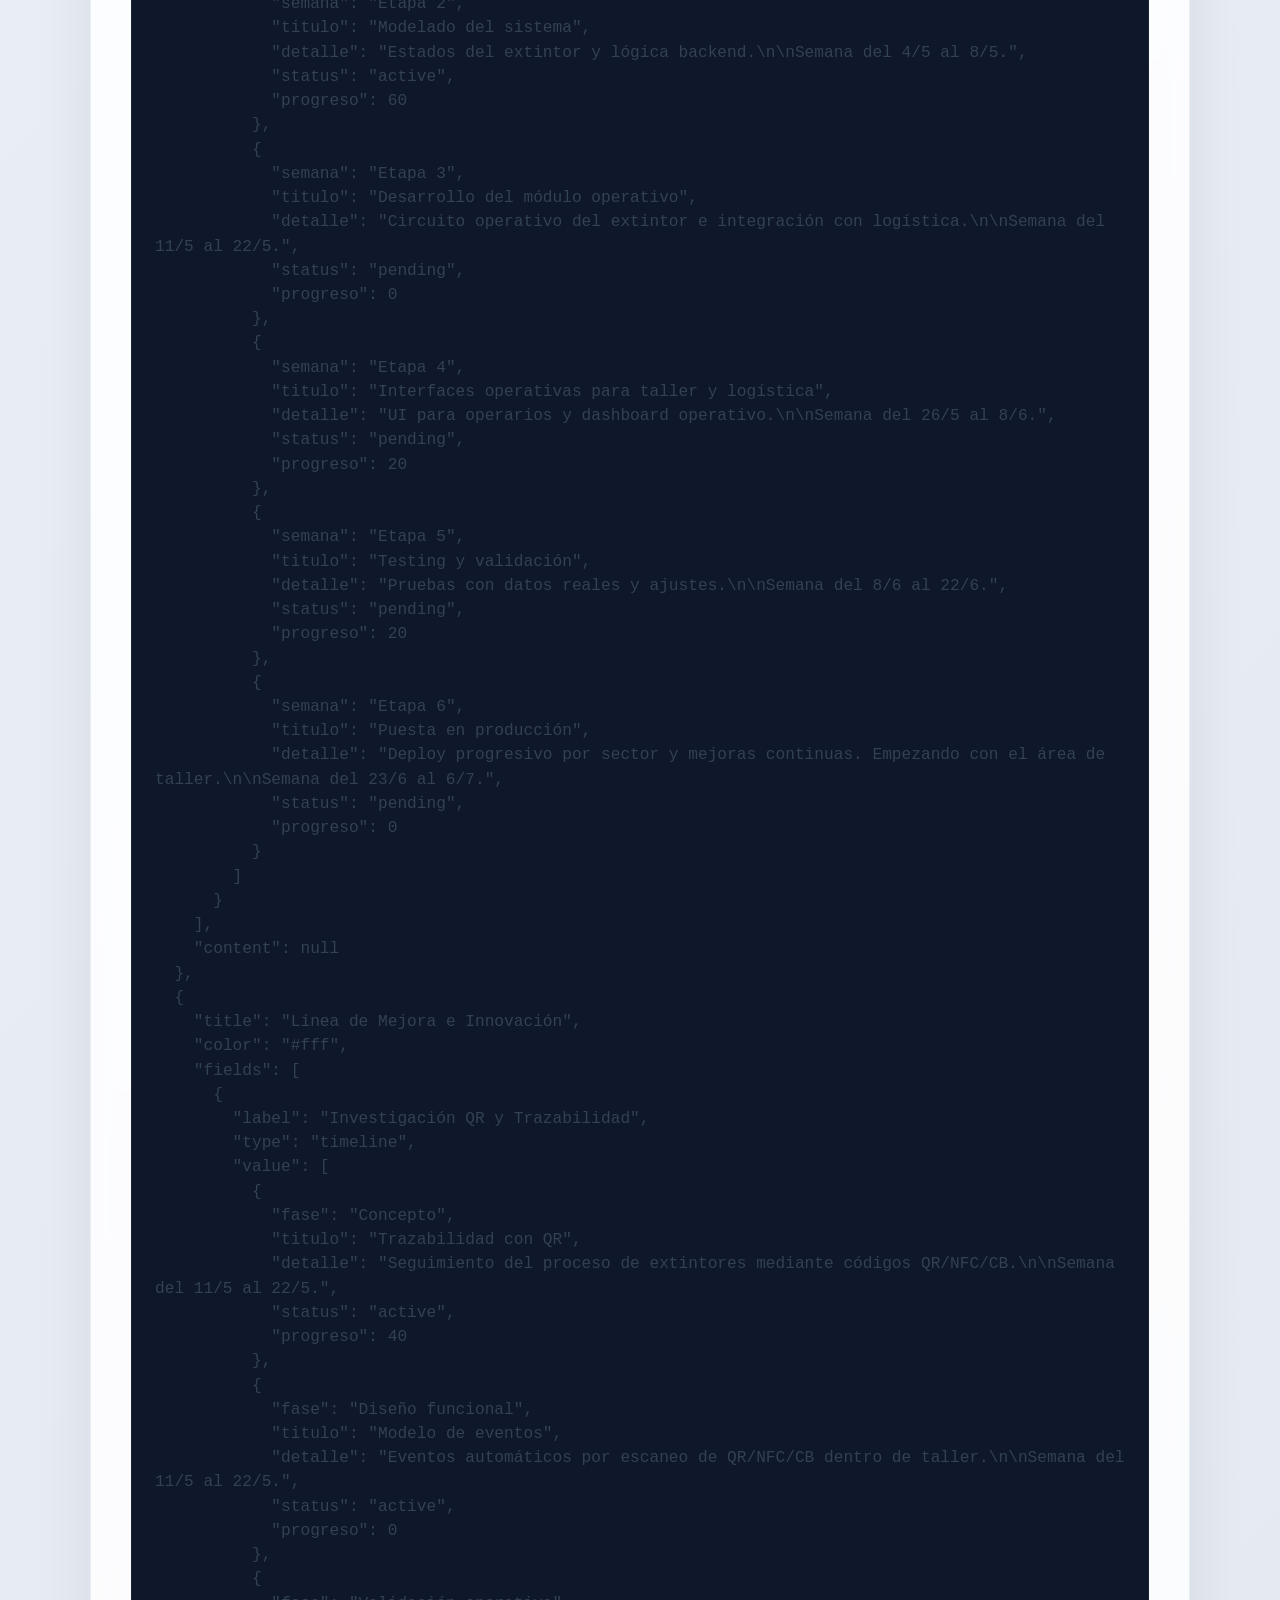
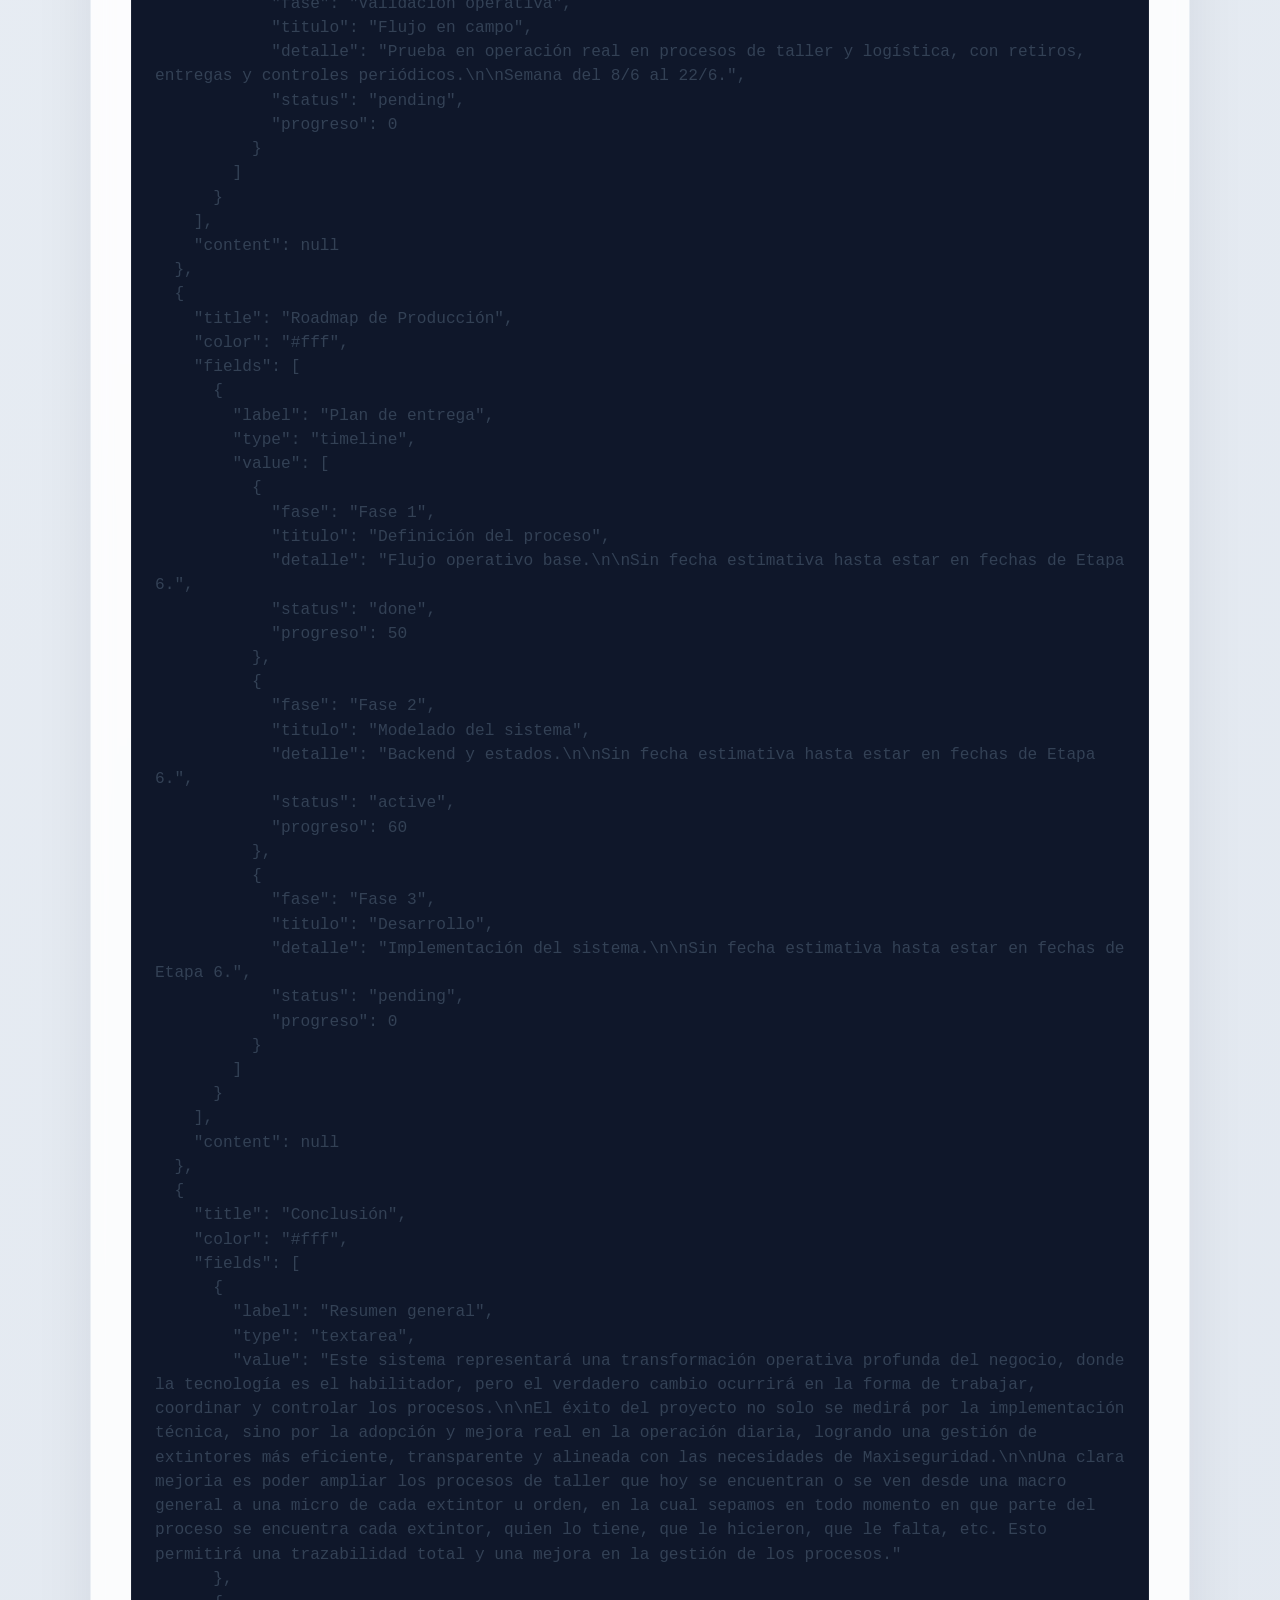
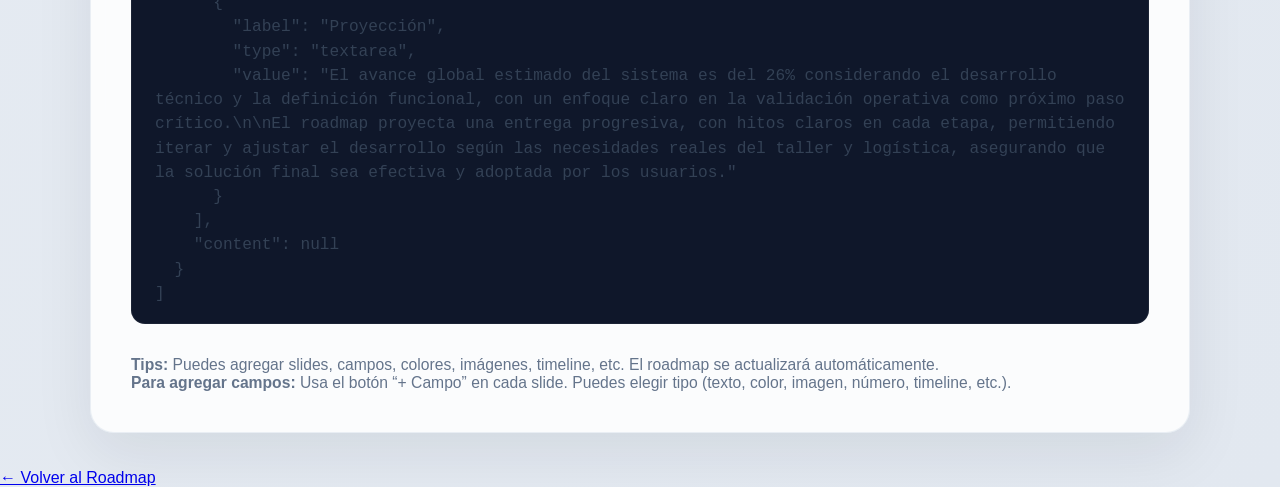
==== commit f2281c13: "Correcciones de tiempo Co-authored-by: Copilot <copilot@github.com>" ====
--- a/editor.html
+++ b/editor.html
@@ -415,7 +415,8 @@
   </div>
   <script>
     // --- Estructura dinámica homogénea ---
-    const defaultSlides = [
+    const defaultSlides = 
+    [
         {
           "title": "Introducción",
           "color": "#fff",
@@ -505,42 +506,42 @@
                 {
                   "semana": "Etapa 1",
                   "titulo": "Definición del proceso operativo",
-                  "detalle": "Formalización del flujo de taller.",
+                  "detalle": "Formalización del flujo de taller.\n\nSemana del 27/4 al 2/5.",
                   "status": "done",
                   "progreso": 60
                 },
                 {
                   "semana": "Etapa 2",
                   "titulo": "Modelado del sistema",
-                  "detalle": "Estados del extintor y lógica backend.",
+                  "detalle": "Estados del extintor y lógica backend.\n\nSemana del 4/5 al 8/5.",
                   "status": "active",
                   "progreso": 60
                 },
                 {
                   "semana": "Etapa 3",
                   "titulo": "Desarrollo del módulo operativo",
-                  "detalle": "Circuito operativo del extintor e integración con logística.",
+                  "detalle": "Circuito operativo del extintor e integración con logística.\n\nSemana del 11/5 al 22/5.",
                   "status": "pending",
                   "progreso": 0
                 },
                 {
                   "semana": "Etapa 4",
-                  "titulo": "Interfaces operativas",
-                  "detalle": "UI para operarios y dashboard operativo.",
+                  "titulo": "Interfaces operativas para taller y logística",
+                  "detalle": "UI para operarios y dashboard operativo.\n\nSemana del 26/5 al 8/6.",
                   "status": "pending",
                   "progreso": 20
                 },
                 {
                   "semana": "Etapa 5",
                   "titulo": "Testing y validación",
-                  "detalle": "Pruebas con datos reales y ajustes.",
+                  "detalle": "Pruebas con datos reales y ajustes.\n\nSemana del 8/6 al 22/6.",
                   "status": "pending",
                   "progreso": 20
                 },
                 {
                   "semana": "Etapa 6",
                   "titulo": "Puesta en producción",
-                  "detalle": "Deploy progresivo y mejoras continuas.",
+                  "detalle": "Deploy progresivo por sector y mejoras continuas. Empezando con el área de taller.\n\nSemana del 23/6 al 6/7.",
                   "status": "pending",
                   "progreso": 0
                 }
@@ -559,21 +560,21 @@
                 {
                   "fase": "Concepto",
                   "titulo": "Trazabilidad con QR",
-                  "detalle": "Seguimiento del proceso de extintores mediante códigos QR/NFC/CB.",
+                  "detalle": "Seguimiento del proceso de extintores mediante códigos QR/NFC/CB.\n\nSemana del 11/5 al 22/5.",
                   "status": "active",
                   "progreso": 40
                 },
                 {
                   "fase": "Diseño funcional",
                   "titulo": "Modelo de eventos",
-                  "detalle": "Eventos automáticos por escaneo de QR/NFC/CB dentro de taller.",
+                  "detalle": "Eventos automáticos por escaneo de QR/NFC/CB dentro de taller.\n\nSemana del 11/5 al 22/5.",
                   "status": "active",
                   "progreso": 0
                 },
                 {
                   "fase": "Validación operativa",
                   "titulo": "Flujo en campo",
-                  "detalle": "Prueba en operación real en procesos de taller y logística, con retiros, entregas y controles periódicos.",
+                  "detalle": "Prueba en operación real en procesos de taller y logística, con retiros, entregas y controles periódicos.\n\nSemana del 8/6 al 22/6.",
                   "status": "pending",
                   "progreso": 0
                 }
@@ -592,21 +593,21 @@
                 {
                   "fase": "Fase 1",
                   "titulo": "Definición del proceso",
-                  "detalle": "Flujo operativo base.",
+                  "detalle": "Flujo operativo base.\n\nSin fecha estimativa hasta estar en fechas de Etapa 6.",
                   "status": "done",
                   "progreso": 50
                 },
                 {
                   "fase": "Fase 2",
                   "titulo": "Modelado del sistema",
-                  "detalle": "Backend y estados.",
+                  "detalle": "Backend y estados.\n\nSin fecha estimativa hasta estar en fechas de Etapa 6.",
                   "status": "active",
                   "progreso": 60
                 },
                 {
                   "fase": "Fase 3",
                   "titulo": "Desarrollo",
-                  "detalle": "Implementación del sistema.",
+                  "detalle": "Implementación del sistema.\n\nSin fecha estimativa hasta estar en fechas de Etapa 6.",
                   "status": "pending",
                   "progreso": 0
                 }
@@ -630,8 +631,8 @@
             }
           ]
         }
-      ];
-
+      ]
+      
     let slides;
 
     function renderSlides() {
